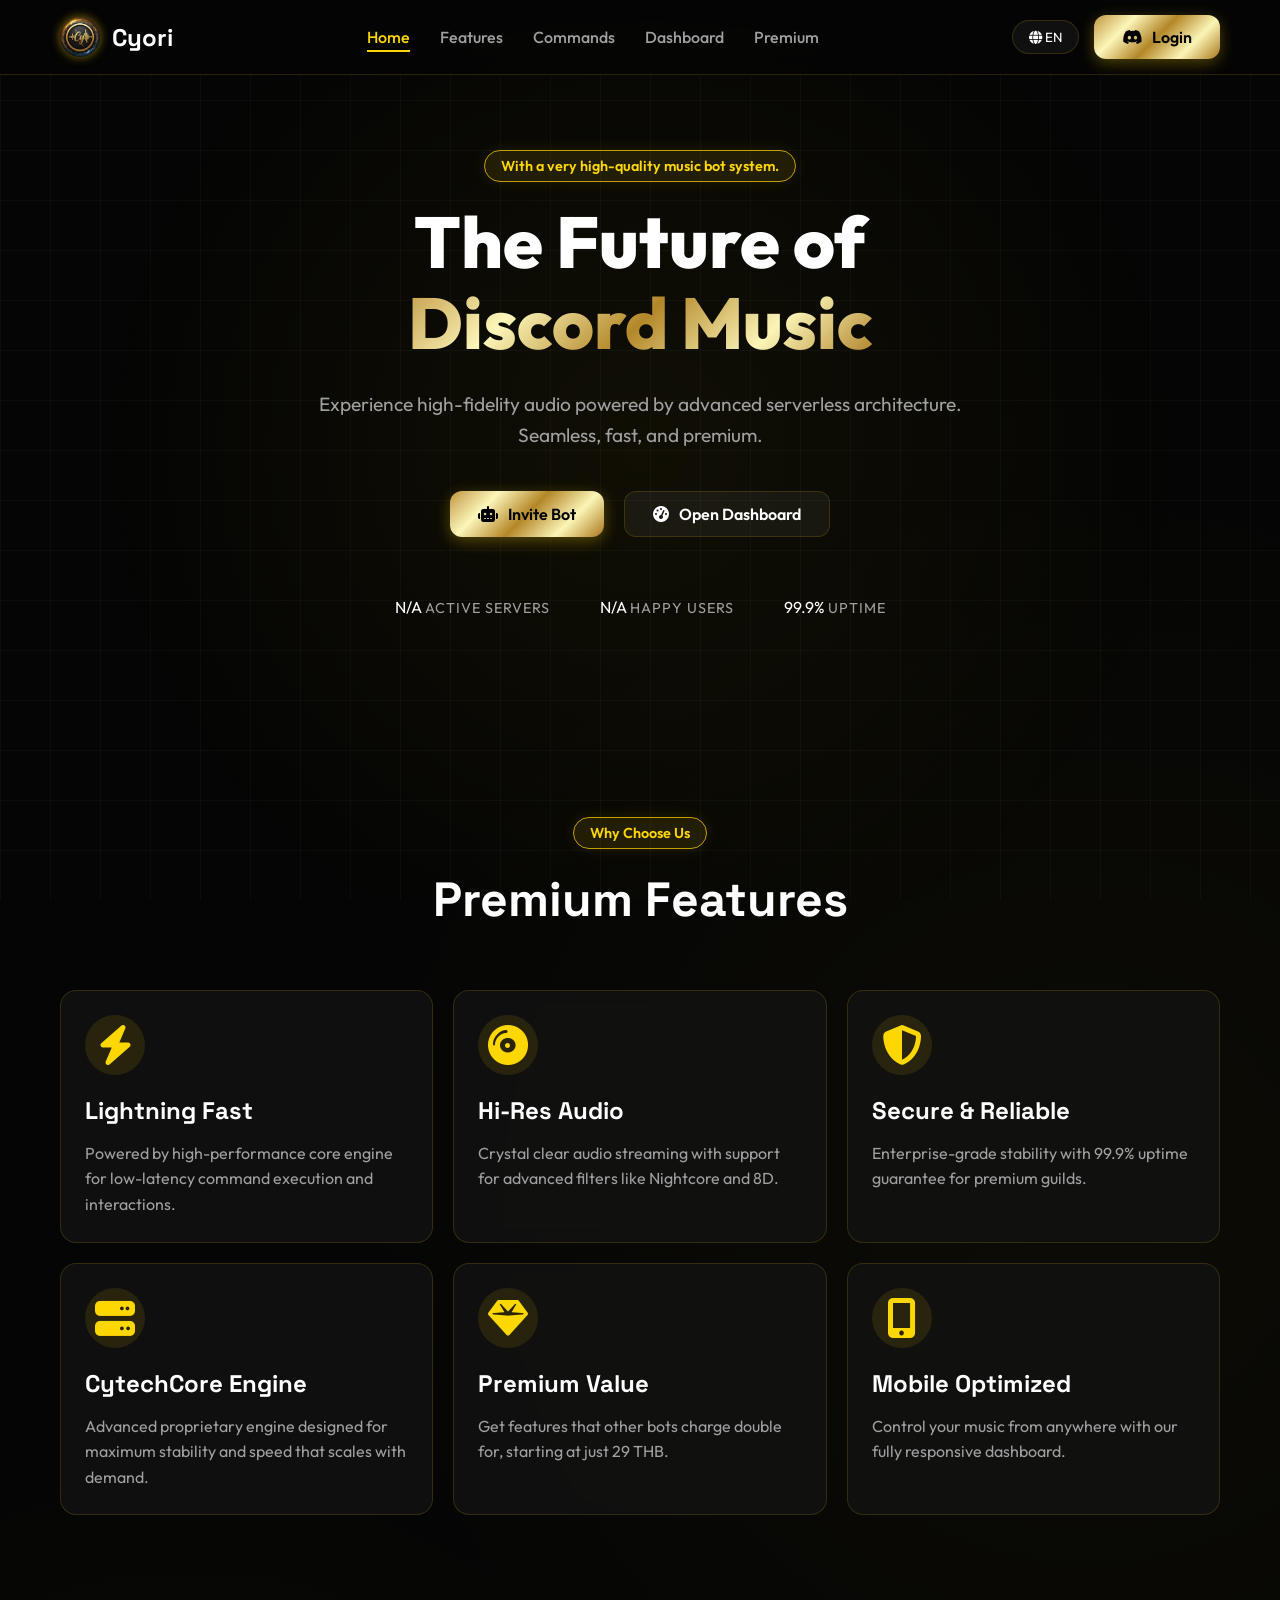
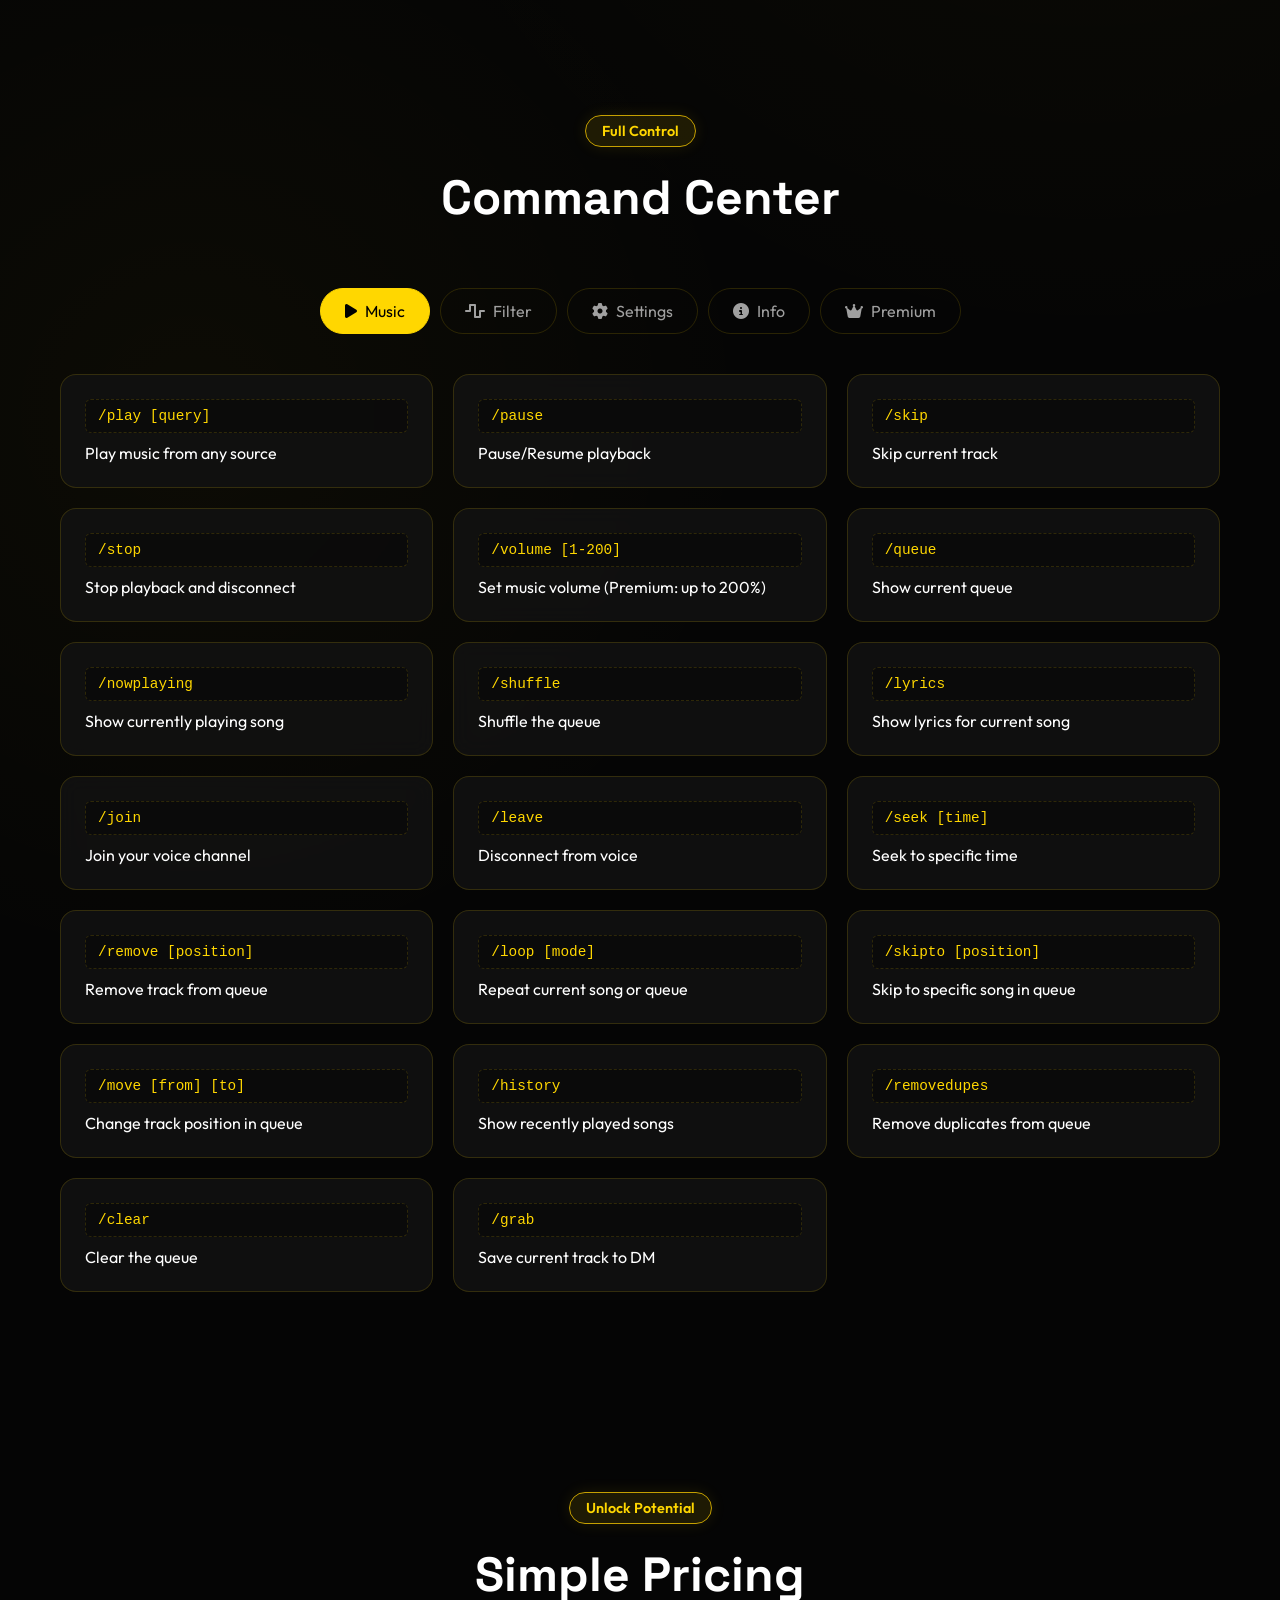
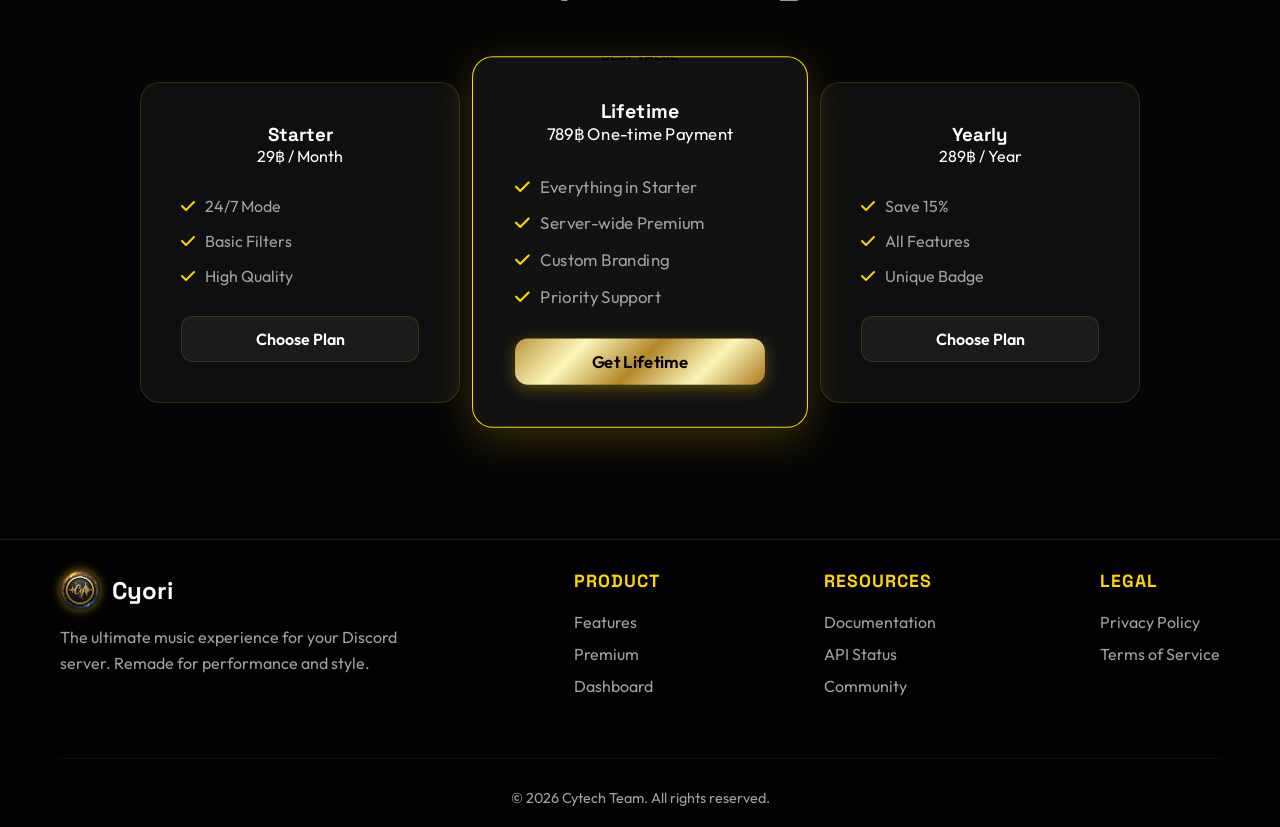
==== web/index.html @ 7afb5e6a "Fix structure: Remove sub-git and merge web folder" ====
﻿<!DOCTYPE html>
<html lang="en">

<head>
        <meta charset="UTF-8">
        <meta name="viewport" content="width=device-width, initial-scale=1.0">
        <title>Cyori - The Next-Gen Discord Music Bot</title>
        <link rel="icon" href="logo-circle.png" type="image/png">
        <meta name="description"
                content="The ultimate high-fidelity Discord music bot with a high-performance audio engine. Experience clear sound and advanced features.">

        <!-- Fonts -->
        <link rel="preconnect" href="https://fonts.googleapis.com">
        <link rel="preconnect" href="https://fonts.gstatic.com" crossorigin>
        <link href="https://fonts.googleapis.com/css2?family=Outfit:wght@300;400;500;600;700;800&family=Space+Grotesk:wght@300;400;500;600;700&display=swap"
                rel="stylesheet">
        <link rel="stylesheet" href="https://cdnjs.cloudflare.com/ajax/libs/font-awesome/6.4.0/css/all.min.css">

        <!-- Styles -->
        <link rel="stylesheet" href="style.css">

        <!-- Open Graph / Social Media Embed -->
        <meta property="og:type" content="website">
        <meta property="og:url" content="https://cyori.pages.dev/">
        <meta property="og:title" content="Cyori - The Next-Gen Discord Music Bot">
        <meta property="og:description"
                content="The ultimate high-fidelity Discord music bot with a high-performance audio engine.">
        <meta property="og:image"
                content="https://cdn.discordapp.com/banners/1469606905948405833/3b84c3a7799d846229b2b5b2921ed270.png?size=1024">
        <meta name="theme-color" content="#D4AF37">
</head>

<body>
        <!-- Background Elements -->
        <div class="bg-gradient"></div>
        <div class="mesh-grid"></div>

        <!-- Header -->
        <header id="header">
                <div class="container">
                        <a href="#" class="brand">
                                <img src="logo-circle.png" alt="Cyori" class="brand-logo">
                                <span class="brand-name">Cyori</span>
                        </a>

                        <nav>
                                <ul class="nav-links">
                                        <li><a href="#hero" class="nav-link active lang-text" data-en="Home"
                                                        data-th="หน้าแรก">Home</a></li>
                                        <li><a href="#features" class="nav-link lang-text" data-en="Features"
                                                        data-th="ฟีเจอร์">Features</a></li>
                                        <li><a href="#commands" class="nav-link lang-text" data-en="Commands"
                                                        data-th="คำสั่ง">Commands</a></li>
                                        <li><a href="dashboard.html" class="nav-link lang-text" data-en="Dashboard"
                                                        data-th="แผงควบคุม">Dashboard</a></li>
                                        <li><a href="premium.html" class="nav-link lang-text" data-en="Premium"
                                                        data-th="พรีเมียม">Premium</a></li>
                                </ul>
                        </nav>

                        <div class="header-actions">
                                <div class="lang-switch">
                                        <button id="lang-btn" onclick="toggleLanguage()" class="btn-glass"
                                                style="padding: 8px 16px; border-radius: 20px;">
                                                <i class="fas fa-globe"></i> <span id="curr-lang">EN</span>
                                        </button>
                                </div>

                                <a href="#" class="btn btn-primary login-btn" onclick="login()">
                                        <i class="fab fa-discord"></i>
                                        <span class="lang-text" data-en="Login" data-th="เข้าสู่ระบบ">Login</span>
                                </a>

                                <div class="hamburger mobile-toggle" onclick="toggleMenu()">
                                        <i class="fas fa-bars"></i>
                                </div>
                        </div>
                </div>
        </header>

        <main>
                <!-- Hero Section -->
                <section id="hero" class="hero">
                        <div class="hero-content">
                                <span class="hero-badge lang-text" data-en="With a very high-quality music bot system."
                                        data-th="ด้วยระบบบอทเพลงคุณภาพสูงมาก">With a very high-quality music bot
                                        system.</span>

                                <h1 class="hero-title">
                                        <span class="lang-text" data-en="The Future of" data-th="อนาคตของ">The Future
                                                of</span><br>
                                        <span class="text-gradient lang-text" data-en="Discord Music"
                                                data-th="บอทเพลง Discord">Discord Music</span>
                                </h1>

                                <p class="hero-desc lang-text"
                                        data-en="Experience high-fidelity audio powered by advanced serverless architecture. Seamless, fast, and premium."
                                        data-th="สัมผัสประสบการณ์เสียงคุณภาพสูงด้วยสถาปัตยกรรม Serverless อัจฉริยะ ลื่นไหล รวดเร็ว และพรีเมียม">
                                        Experience high-fidelity audio powered by advanced serverless architecture.
                                        Seamless, fast, and premium.
                                </p>

                                <div class="hero-cta">
                                        <a href="invite.html" class="btn btn-primary">
                                                <i class="fas fa-robot"></i>
                                                <span class="lang-text" data-en="Invite Bot" data-th="เชิญบอท">Invite
                                                        Bot</span>
                                        </a>
                                        <a href="dashboard.html" class="btn btn-glass">
                                                <i class="fas fa-tachometer-alt"></i>
                                                <span class="lang-text" data-en="Open Dashboard"
                                                        data-th="ไปที่แดชบอร์ด">Open Dashboard</span>
                                        </a>
                                </div>

                                <!-- Stats Floating -->
                                <div class="stats-container">
                                        <div class="stat-box">
                                                <span class="stat-number" id="stat-servers">--</span>
                                                <span class="stat-label lang-text" data-en="Active Servers"
                                                        data-th="เซิร์ฟเวอร์ที่ใช้งาน">Active Servers</span>
                                        </div>
                                        <div class="stat-box">
                                                <span class="stat-number" id="stat-users">--</span>
                                                <span class="stat-label lang-text" data-en="Happy Users"
                                                        data-th="ผู้ใช้งานทั้งหมด">Happy Users</span>
                                        </div>
                                        <div class="stat-box">
                                                <span class="stat-number">99.9%</span>
                                                <span class="stat-label lang-text" data-en="Uptime"
                                                        data-th="เวลาทำงาน">Uptime</span>
                                        </div>
                                </div>
                        </div>
                </section>

                <!-- Features Section -->
                <section id="features" class="section">
                        <div class="container">
                                <div class="section-header">
                                        <span class="hero-badge lang-text" data-en="Why Choose Us"
                                                data-th="ทำไมต้องเลือกเรา">Why Choose Us</span>
                                        <h2 class="section-title lang-text" data-en="Premium Features"
                                                data-th="ฟีเจอร์ระดับพรีเมียม">Premium Features</h2>
                                </div>

                                <div class="grid-3">
                                        <div class="card">
                                                <i class="fas fa-bolt card-icon"></i>
                                                <h3 class="card-title lang-text" data-en="Lightning Fast"
                                                        data-th="รวดเร็วทันใจ">Lightning Fast</h3>
                                                <p class="card-text lang-text"
                                                        data-en="Powered by high-performance core engine for low-latency command execution and interactions."
                                                        data-th="ขับเคลื่อนด้วยระบบ Core Engine ประสิทธิภาพสูง เพื่อการสั่งงานที่รวดเร็วและตอบสนองทันที">
                                                        Powered by high-performance engine.
                                                </p>
                                        </div>
                                        <div class="card">
                                                <i class="fas fa-compact-disc card-icon"></i>
                                                <h3 class="card-title lang-text" data-en="Hi-Res Audio"
                                                        data-th="เสียงคุณภาพสูง">Hi-Res Audio</h3>
                                                <p class="card-text lang-text"
                                                        data-en="Crystal clear audio streaming with support for advanced filters like Nightcore and 8D."
                                                        data-th="สตรีมเสียงคมชัดระดับ Crystal Clear พร้อมรองรับเอฟเฟกต์ Nightcore และ 8D">
                                                        Crystal clear audio streaming.
                                                </p>
                                        </div>
                                        <div class="card">
                                                <i class="fas fa-shield-alt card-icon"></i>
                                                <h3 class="card-title lang-text" data-en="Secure & Reliable"
                                                        data-th="ปลอดภัยและเชื่อถือได้">Secure & Reliable</h3>
                                                <p class="card-text lang-text"
                                                        data-en="Enterprise-grade stability with 99.9% uptime guarantee for premium guilds."
                                                        data-th="ความเสถียรระดับ Enterprise พร้อมการันตี Uptime 99.9% สำหรับพรีเมียม">
                                                        Enterprise-grade stability.
                                                </p>
                                        </div>
                                        <div class="card">
                                                <i class="fas fa-server card-icon"></i>
                                                <h3 class="card-title lang-text" data-en="CytechCore Engine"
                                                        data-th="ขุมพลัง CytechCore">CytechCore Engine</h3>
                                                <p class="card-text lang-text"
                                                        data-en="Advanced proprietary engine designed for maximum stability and speed that scales with demand."
                                                        data-th="ระบบประมวลผลพิเศษที่ถูกออกแบบมาเพื่อความเสถียรและความเร็วสูงสุด">
                                                        Advanced proprietary engine.
                                                </p>
                                        </div>
                                        <div class="card">
                                                <i class="fas fa-gem card-icon"></i>
                                                <h3 class="card-title lang-text" data-en="Premium Value"
                                                        data-th="คุ้มค่าราคา">Premium Value</h3>
                                                <p class="card-text lang-text"
                                                        data-en="Get features that other bots charge double for, starting at just 29 THB."
                                                        data-th="ได้รับฟีเจอร์ที่คุ้มค่ากว่าบอทอื่นถึง 2 เท่า ในราคาเริ่มต้นเพียง 29 บาท">
                                                        Unbeatable value proposition.
                                                </p>
                                        </div>
                                        <div class="card">
                                                <i class="fas fa-mobile-alt card-icon"></i>
                                                <h3 class="card-title lang-text" data-en="Mobile Optimized"
                                                        data-th="รองรับมือถือ">Mobile Optimized</h3>
                                                <p class="card-text lang-text"
                                                        data-en="Control your music from anywhere with our fully responsive dashboard."
                                                        data-th="ควบคุมเพลงของคุณได้ทุกที่ด้วยแดชบอร์ดที่รองรับมือถืออย่างสมบูรณ์แบบ">
                                                        Fully responsive control.
                                                </p>
                                        </div>
                                </div>
                        </div>
                </section>

                <!-- Commands Section -->
                <section id="commands" class="section">
                        <div class="container">
                                <div class="section-header">
                                        <span class="hero-badge lang-text" data-en="Full Control"
                                                data-th="ควบคุมได้เต็มที่">Full Control</span>
                                        <h2 class="section-title lang-text" data-en="Command Center"
                                                data-th="ศูนย์รวมคำสั่ง">Command Center</h2>
                                </div>

                                <div class="tabs-container">
                                        <div class="tabs">
                                                <button class="tab-btn active" onclick="openTab('music')"><i
                                                                class="fas fa-play"></i> Music</button>
                                                <button class="tab-btn" onclick="openTab('filter')"><i
                                                                class="fas fa-wave-square"></i> Filter</button>
                                                <button class="tab-btn" onclick="openTab('settings')"><i
                                                                class="fas fa-cog"></i> Settings</button>
                                                <button class="tab-btn" onclick="openTab('info')"><i
                                                                class="fas fa-info-circle"></i> Info</button>
                                                <button class="tab-btn" onclick="openTab('premium-cmds')"><i
                                                                class="fas fa-crown"></i> Premium</button>
                                        </div>

                                        <div id="music" class="tab-content active">
                                                <div class="grid-3">
                                                        <div class="card command-card">
                                                                <code>/play [query]</code>
                                                                <span class="lang-text"
                                                                        data-en="Play music from any source"
                                                                        data-th="เล่นเพลงจากแหล่งต่างๆ">Play music from
                                                                        any source</span>
                                                        </div>
                                                        <div class="card command-card">
                                                                <code>/pause</code>
                                                                <span class="lang-text" data-en="Pause/Resume playback"
                                                                        data-th="หยุด/เล่นต่อ">Pause/Resume
                                                                        playback</span>
                                                        </div>
                                                        <div class="card command-card">
                                                                <code>/skip</code>
                                                                <span class="lang-text" data-en="Skip current track"
                                                                        data-th="ข้ามเพลงปัจจุบัน">Skip current
                                                                        track</span>
                                                        </div>
                                                        <div class="card command-card">
                                                                <code>/stop</code>
                                                                <span class="lang-text"
                                                                        data-en="Stop playback and disconnect"
                                                                        data-th="หยุดเล่นและตัดการเชื่อมต่อ">Stop
                                                                        playback and disconnect</span>
                                                        </div>
                                                        <div class="card command-card">
                                                                <code>/volume [1-200]</code>
                                                                <span class="lang-text"
                                                                        data-en="Set music volume (Premium: up to 200%)"
                                                                        data-th="ปรับระดับเสียง (พรีเมียม: ถึง 200%)">Set
                                                                        music volume</span>
                                                        </div>
                                                        <div class="card command-card">
                                                                <code>/queue</code>
                                                                <span class="lang-text" data-en="Show current queue"
                                                                        data-th="แสดงคิวเพลง">Show current queue</span>
                                                        </div>
                                                        <div class="card command-card">
                                                                <code>/nowplaying</code>
                                                                <span class="lang-text"
                                                                        data-en="Show currently playing song"
                                                                        data-th="แสดงเพลงที่กำลังเล่น">Show currently
                                                                        playing song</span>
                                                        </div>
                                                        <div class="card command-card">
                                                                <code>/shuffle</code>
                                                                <span class="lang-text" data-en="Shuffle the queue"
                                                                        data-th="สลับคิวเพลง">Shuffle the queue</span>
                                                        </div>
                                                        <div class="card command-card">
                                                                <code>/lyrics</code>
                                                                <span class="lang-text"
                                                                        data-en="Show lyrics for current song"
                                                                        data-th="แสดงเนื้อเพลง">Show lyrics</span>
                                                        </div>
                                                        <div class="card command-card">
                                                                <code>/join</code>
                                                                <span class="lang-text"
                                                                        data-en="Join your voice channel"
                                                                        data-th="เข้าร่วมช่องเสียง">Join voice
                                                                        channel</span>
                                                        </div>
                                                        <div class="card command-card">
                                                                <code>/leave</code>
                                                                <span class="lang-text" data-en="Disconnect from voice"
                                                                        data-th="ออกจากช่องเสียง">Disconnect from
                                                                        voice</span>
                                                        </div>
                                                        <div class="card command-card">
                                                                <code>/seek [time]</code>
                                                                <span class="lang-text" data-en="Seek to specific time"
                                                                        data-th="กรอไปยังเวลาที่ต้องการ">Seek to
                                                                        time</span>
                                                        </div>
                                                        <div class="card command-card">
                                                                <code>/remove [position]</code>
                                                                <span class="lang-text"
                                                                        data-en="Remove track from queue"
                                                                        data-th="ลบเพลงออกจากคิว">Remove from
                                                                        queue</span>
                                                        </div>
                                                        <div class="card command-card">
                                                                <code>/loop [mode]</code>
                                                                <span class="lang-text"
                                                                        data-en="Repeat current song or queue"
                                                                        data-th="วนลูปเพลงหรือคิว">Repeat
                                                                        track/queue</span>
                                                        </div>
                                                        <div class="card command-card">
                                                                <code>/skipto [position]</code>
                                                                <span class="lang-text"
                                                                        data-en="Skip to specific song in queue"
                                                                        data-th="ข้ามไปยังเพลงที่กำหนด">Skip to specific
                                                                        song</span>
                                                        </div>
                                                        <div class="card command-card">
                                                                <code>/move [from] [to]</code>
                                                                <span class="lang-text"
                                                                        data-en="Change track position in queue"
                                                                        data-th="ย้ายตำแหน่งเพลงในคิว">Move track in
                                                                        queue</span>
                                                        </div>
                                                        <div class="card command-card">
                                                                <code>/history</code>
                                                                <span class="lang-text"
                                                                        data-en="Show recently played songs"
                                                                        data-th="แสดงประวัติเพลงที่เล่นไปแล้ว">Recently
                                                                        played</span>
                                                        </div>
                                                        <div class="card command-card">
                                                                <code>/removedupes</code>
                                                                <span class="lang-text"
                                                                        data-en="Remove duplicates from queue"
                                                                        data-th="ลบเพลงซ้ำในคิว">Remove
                                                                        duplicates</span>
                                                        </div>
                                                        <div class="card command-card">
                                                                <code>/clear</code>
                                                                <span class="lang-text" data-en="Clear the queue"
                                                                        data-th="ล้างคิวทั้งหมด">Clear queue</span>
                                                        </div>
                                                        <div class="card command-card">
                                                                <code>/grab</code>
                                                                <span class="lang-text"
                                                                        data-en="Save current track to DM"
                                                                        data-th="บันทึกเพลงไปยัง DM">Save track to
                                                                        DM</span>
                                                        </div>
                                                </div>
                                        </div>

                                        <div id="filter" class="tab-content">
                                                <div class="grid-3">
                                                        <div class="card command-card">
                                                                <code>/nightcore</code>
                                                                <span class="lang-text"
                                                                        data-en="Nightcore effect (Vote Required)"
                                                                        data-th="เปิดโหมด Nightcore (ต้องโหวต)">Nightcore
                                                                        effect</span>
                                                        </div>
                                                        <div class="card command-card">
                                                                <code>/vaporwave</code>
                                                                <span class="lang-text"
                                                                        data-en="Vaporwave effect (Vote Required)"
                                                                        data-th="เปิดโหมด Vaporwave (ต้องโหวต)">Vaporwave
                                                                        effect</span>
                                                        </div>
                                                        <div class="card command-card">
                                                                <code>/8d</code>
                                                                <span class="lang-text"
                                                                        data-en="8D Audio effect (Vote Required)"
                                                                        data-th="เปิดโหมด 8D (ต้องโหวต)">8D Audio
                                                                        effect</span>
                                                        </div>
                                                        <div class="card command-card">
                                                                <code>/speed</code>
                                                                <span class="lang-text"
                                                                        data-en="Set playback speed (Premium)"
                                                                        data-th="ปรับความเร็วเพลง (พรีเมียม)">Set
                                                                        playback speed</span>
                                                        </div>
                                                        <div class="card command-card">
                                                                <code>/karaoke</code>
                                                                <span class="lang-text"
                                                                        data-en="Remove vocals (Premium)"
                                                                        data-th="ตัดเสียงร้อง (พรีเมียม)">Remove
                                                                        vocals</span>
                                                        </div>
                                                        <div class="card command-card">
                                                                <code>/tremolo</code>
                                                                <span class="lang-text"
                                                                        data-en="Tremolo effect (Premium)"
                                                                        data-th="เอฟเฟกต์ Tremolo (พรีเมียม)">Tremolo
                                                                        effect</span>
                                                        </div>
                                                        <div class="card command-card">
                                                                <code>/vibrato</code>
                                                                <span class="lang-text"
                                                                        data-en="Vibrato effect (Premium)"
                                                                        data-th="เอฟเฟกต์ Vibrato (พรีเมียม)">Vibrato
                                                                        effect</span>
                                                        </div>
                                                        <div class="card command-card">
                                                                <code>/rotation</code>
                                                                <span class="lang-text"
                                                                        data-en="Rotation effect (Premium)"
                                                                        data-th="เอฟเฟกต์หมุนเสียง (พรีเมียม)">Rotation
                                                                        effect</span>
                                                        </div>
                                                        <div class="card command-card">
                                                                <code>/distortion</code>
                                                                <span class="lang-text"
                                                                        data-en="Distortion effect (Premium)"
                                                                        data-th="เอฟเฟกต์ Distortion (พรีเมียม)">Distortion
                                                                        effect</span>
                                                        </div>
                                                        <div class="card command-card">
                                                                <code>/lowpass</code>
                                                                <span class="lang-text"
                                                                        data-en="Lowpass filter (Premium)"
                                                                        data-th="Lowpass Filter (พรีเมียม)">Lowpass
                                                                        filter</span>
                                                        </div>
                                                        <div class="card command-card">
                                                                <code>/channelmix</code>
                                                                <span class="lang-text"
                                                                        data-en="Channel mixer (Premium)"
                                                                        data-th="ปรับแต่ง Channel (พรีเมียม)">Channel
                                                                        mixer</span>
                                                        </div>
                                                        <div class="card command-card">
                                                                <code>/cleareffect</code>
                                                                <span class="lang-text" data-en="Remove all effects"
                                                                        data-th="ลบเอฟเฟกต์ทั้งหมด">Remove all
                                                                        effects</span>
                                                        </div>
                                                </div>
                                        </div>

                                        <div id="settings" class="tab-content">
                                                <div class="grid-3">
                                                        <div class="card command-card">
                                                                <code>/setup</code>
                                                                <span class="lang-text"
                                                                        data-en="Create music request channel"
                                                                        data-th="สร้างห้องขอเพลง">Create music
                                                                        request</span>
                                                        </div>
                                                        <div class="card command-card">
                                                                <code>/247</code>
                                                                <span class="lang-text"
                                                                        data-en="Toggle 24/7 mode (Premium)"
                                                                        data-th="โหมด 24/7 (พรีเมียม)">Toggle 24/7
                                                                        mode</span>
                                                        </div>
                                                        <div class="card command-card">
                                                                <code>/autoplay</code>
                                                                <span class="lang-text" data-en="Toggle autoplay mode"
                                                                        data-th="เล่นอัตโนมัติ">Toggle autoplay</span>
                                                        </div>
                                                        <div class="card command-card">
                                                                <code>/language</code>
                                                                <span class="lang-text" data-en="Change bot language"
                                                                        data-th="เปลี่ยนภาษา">Change bot language</span>
                                                        </div>
                                                        <div class="card command-card">
                                                                <code>/prefix</code>
                                                                <span class="lang-text" data-en="Change bot prefix"
                                                                        data-th="เปลี่ยนคำนำหน้า">Change bot
                                                                        prefix</span>
                                                        </div>
                                                        <div class="card command-card">
                                                                <code>/djrole</code>
                                                                <span class="lang-text" data-en="Set DJ Role"
                                                                        data-th="ตั้งค่า DJ Role">Set DJ Role</span>
                                                        </div>
                                                        <div class="card command-card">
                                                                <code>/djmode</code>
                                                                <span class="lang-text" data-en="Toggle DJ Mode"
                                                                        data-th="เปิด-ปิดโหมด DJ">Toggle DJ Mode</span>
                                                        </div>
                                                        <div class="card command-card">
                                                                <code>/vote_mode</code>
                                                                <span class="lang-text" data-en="Toggle Vote Mode"
                                                                        data-th="เปิด-ปิดโหมดโหวต">Toggle Vote
                                                                        Mode</span>
                                                        </div>
                                                        <div class="card command-card">
                                                                <code>/viewsettings</code>
                                                                <span class="lang-text"
                                                                        data-en="View server configuration"
                                                                        data-th="ดูการตั้งค่าทั้งหมด">View
                                                                        settings</span>
                                                        </div>
                                                        <div class="card command-card">
                                                                <code>/fix</code>
                                                                <span class="lang-text" data-en="Fix voice connection"
                                                                        data-th="แก้ปัญหาเสียงหาย">Fix voice
                                                                        issues</span>
                                                        </div>
                                                        <div class="card command-card">
                                                                <code>/voicefix</code>
                                                                <span class="lang-text" data-en="Force reconnect voice"
                                                                        data-th="บังคับเชื่อมต่อใหม่">Force
                                                                        reconnect</span>
                                                        </div>
                                                        <div class="card command-card">
                                                                <code>/cleanup</code>
                                                                <span class="lang-text" data-en="Clean bot messages"
                                                                        data-th="ลบข้อความบอท">Clean bot messages</span>
                                                        </div>
                                                        <div class="card command-card">
                                                                <code>/reset</code>
                                                                <span class="lang-text" data-en="Reset server settings"
                                                                        data-th="รีเซ็ตการตั้งค่า">Reset settings</span>
                                                        </div>
                                                </div>
                                        </div>

                                        <div id="info" class="tab-content">
                                                <div class="grid-3">
                                                        <div class="card command-card">
                                                                <code>/help</code>
                                                                <span class="lang-text" data-en="Show help menu"
                                                                        data-th="แสดงเมนูช่วยเหลือ">Show help
                                                                        menu</span>
                                                        </div>
                                                        <div class="card command-card">
                                                                <code>/ping</code>
                                                                <span class="lang-text" data-en="Check bot latency"
                                                                        data-th="เช็คปิงบอท">Check bot latency</span>
                                                        </div>
                                                        <div class="card command-card">
                                                                <code>/uptime</code>
                                                                <span class="lang-text" data-en="Check bot uptime"
                                                                        data-th="เช็คระยะเวลาที่เปิด">Check bot
                                                                        uptime</span>
                                                        </div>
                                                        <div class="card command-card">
                                                                <code>/stats</code>
                                                                <span class="lang-text" data-en="Show system stats"
                                                                        data-th="แสดงสถานะระบบ">Show system stats</span>
                                                        </div>
                                                        <div class="card command-card">
                                                                <code>/botinfo</code>
                                                                <span class="lang-text" data-en="Bot information"
                                                                        data-th="ข้อมูลบอท">Bot information</span>
                                                        </div>
                                                        <div class="card command-card">
                                                                <code>/serverinfo</code>
                                                                <span class="lang-text" data-en="Server information"
                                                                        data-th="ข้อมูลเซิร์ฟเวอร์">Server info</span>
                                                        </div>
                                                        <div class="card command-card">
                                                                <code>/userinfo</code>
                                                                <span class="lang-text" data-en="User information"
                                                                        data-th="ข้อมูลผู้ใช้">User info</span>
                                                        </div>
                                                        <div class="card command-card">
                                                                <code>/avatar</code>
                                                                <span class="lang-text" data-en="Show user avatar"
                                                                        data-th="ดูรูปโปรไฟล์">Show avatar</span>
                                                        </div>
                                                        <div class="card command-card">
                                                                <code>/invite</code>
                                                                <span class="lang-text" data-en="Invite bot to server"
                                                                        data-th="เชิญบอทเข้าเซิร์ฟ">Invite bot</span>
                                                        </div>
                                                </div>
                                        </div>

                                        <div id="premium-cmds" class="tab-content">
                                                <div class="grid-3">
                                                        <div class="card command-card">
                                                                <code>/buy</code>
                                                                <span class="lang-text" data-en="Buy premium plans"
                                                                        data-th="ซื้อแพ็คเกจพรีเมียม">Buy premium</span>
                                                        </div>
                                                        <div class="card command-card">
                                                                <code>/redeem</code>
                                                                <span class="lang-text" data-en="Redeem premium code"
                                                                        data-th="แลกโค้ดพรีเมียม">Redeem code</span>
                                                        </div>
                                                        <div class="card command-card">
                                                                <code>/branding</code>
                                                                <span class="lang-text" data-en="Customize bot branding"
                                                                        data-th="ปรับแต่งแบรนด์บอท">Bot branding</span>
                                                        </div>
                                                        <div class="card command-card">
                                                                <code>/premium</code>
                                                                <span class="lang-text" data-en="Check premium status"
                                                                        data-th="ดูสถานะพรีเมียม">Check status</span>
                                                        </div>
                                                </div>
                                        </div>
                                </div>
                        </div>
                </section>

                <!-- Premium Pricing -->
                <section id="premium" class="section premium-showcase">
                        <div class="container">
                                <div class="section-header">
                                        <span class="hero-badge lang-text" data-en="Unlock Potential"
                                                data-th="ปลดล็อคขีดจำกัด">Unlock Potential</span>
                                        <h2 class="section-title lang-text" data-en="Simple Pricing"
                                                data-th="ราคาที่เข้าถึงง่าย">Simple Pricing</h2>
                                </div>

                                <div class="grid-3"
                                        style="align-items: center; justify-content: center; max-width: 1000px; margin: 0 auto;">

                                        <!-- Monthly -->
                                        <div class="pricing-card">
                                                <h3 class="pricing-title lang-text" data-en="Starter"
                                                        data-th="เริ่มต้น">Starter</h3>
                                                <span class="pricing-amount">29<span
                                                                style="font-size: 1rem;">฿</span></span>
                                                <span class="pricing-period lang-text" data-en="/ Month"
                                                        data-th="/ เดือน">/ Month</span>

                                                <ul class="features-list">
                                                        <li><i class="fas fa-check"></i> <span class="lang-text"
                                                                        data-en="24/7 Mode" data-th="โหมด 24/7">24/7
                                                                        Mode</span></li>
                                                        <li><i class="fas fa-check"></i> <span class="lang-text"
                                                                        data-en="Basic Filters"
                                                                        data-th="ฟิลเตอร์พื้นฐาน">Basic Filters</span>
                                                        </li>
                                                        <li><i class="fas fa-check"></i> <span class="lang-text"
                                                                        data-en="High Quality"
                                                                        data-th="เสียงคุณภาพสูง">High Quality</span>
                                                        </li>
                                                </ul>

                                                <a href="payment.html" class="btn btn-glass" style="width: 100%;">
                                                        <span class="lang-text" data-en="Choose Plan"
                                                                data-th="เลือกแผนนี้">Choose Plan</span>
                                                </a>
                                        </div>

                                        <!-- Lifetime (Featured) -->
                                        <div class="pricing-card featured">
                                                <div
                                                        style="position: absolute; top: -15px; left: 50%; transform: translateX(-50%); background: var(--accent-primary); color: black; padding: 5px 15px; border-radius: 20px; font-weight: bold; font-size: 0.8rem;">
                                                        BEST VALUE
                                                </div>
                                                <h3 class="pricing-title lang-text" data-en="Lifetime" data-th="ถาวร">
                                                        Lifetime</h3>
                                                <span class="pricing-amount">789<span
                                                                style="font-size: 1rem;">฿</span></span>
                                                <span class="pricing-period lang-text" data-en="One-time Payment"
                                                        data-th="จ่ายครั้งเดียวจบ">One-time Payment</span>

                                                <ul class="features-list">
                                                        <li><i class="fas fa-check"></i> <span class="lang-text"
                                                                        data-en="Everything in Starter"
                                                                        data-th="ทุกอย่างในแพ็กเกจเริ่มต้น">Everything
                                                                        in Starter</span></li>
                                                        <li><i class="fas fa-check"></i> <span class="lang-text"
                                                                        data-en="Server-wide Premium"
                                                                        data-th="พรีเมียมทั้งเซิร์ฟเวอร์">Server-wide
                                                                        Premium</span></li>
                                                        <li><i class="fas fa-check"></i> <span class="lang-text"
                                                                        data-en="Custom Branding"
                                                                        data-th="ปรับแต่งชื่อ/รูปบอท">Custom
                                                                        Branding</span></li>
                                                        <li><i class="fas fa-check"></i> <span class="lang-text"
                                                                        data-en="Priority Support"
                                                                        data-th="ซัพพอร์ตด่วนพิเศษ">Priority
                                                                        Support</span></li>
                                                </ul>

                                                <a href="payment.html" class="btn btn-primary" style="width: 100%;">
                                                        <span class="lang-text" data-en="Get Lifetime"
                                                                data-th="จัดเลย! ถาวร">Get Lifetime</span>
                                                </a>
                                        </div>

                                        <!-- Yearly -->
                                        <div class="pricing-card">
                                                <h3 class="pricing-title lang-text" data-en="Yearly" data-th="รายปี">
                                                        Yearly</h3>
                                                <span class="pricing-amount">289<span
                                                                style="font-size: 1rem;">฿</span></span>
                                                <span class="pricing-period lang-text" data-en="/ Year" data-th="/ ปี">/
                                                        Year</span>

                                                <ul class="features-list">
                                                        <li><i class="fas fa-check"></i> <span class="lang-text"
                                                                        data-en="Save 15%" data-th="ประหยัด 15%">Save
                                                                        15%</span></li>
                                                        <li><i class="fas fa-check"></i> <span class="lang-text"
                                                                        data-en="All Features" data-th="ฟีเจอร์ครบ">All
                                                                        Features</span></li>
                                                        <li><i class="fas fa-check"></i> <span class="lang-text"
                                                                        data-en="Unique Badge" data-th="ยศพิเศษ">Unique
                                                                        Badge</span></li>
                                                </ul>

                                                <a href="payment.html" class="btn btn-glass" style="width: 100%;">
                                                        <span class="lang-text" data-en="Choose Plan"
                                                                data-th="เลือกแผนนี้">Choose Plan</span>
                                                </a>
                                        </div>

                                </div>
                        </div>
                </section>

        </main>

        <!-- Footer -->
        <footer>
                <div class="container">
                        <div class="footer-content">
                                <div class="footer-brand">
                                        <div class="brand">
                                                <img src="logo-circle.png" alt="Cyori" class="brand-logo">
                                                <span class="brand-name">Cyori</span>
                                        </div>
                                        <p class="lang-text"
                                                data-en="The ultimate music experience for your Discord server. Remade for performance and style."
                                                data-th="ประสบการณ์การฟังเพลงที่ดีที่สุดสำหรับ Discord ของคุณ ออกแบบใหม่เพื่อประสิทธิภาพและสไตล์ที่เหนือกว่า">
                                                The ultimate music experience.
                                        </p>
                                </div>

                                <div class="footer-col">
                                        <h4 class="lang-text" data-en="Product" data-th="ผลิตภัณฑ์">Product</h4>
                                        <ul>
                                                <li><a href="#features" class="lang-text" data-en="Features"
                                                                data-th="ฟีเจอร์">Features</a></li>
                                                <li><a href="premium.html" class="lang-text" data-en="Premium"
                                                                data-th="พรีเมียม">Premium</a></li>
                                                <li><a href="dashboard.html" class="lang-text" data-en="Dashboard"
                                                                data-th="แดชบอร์ด">Dashboard</a></li>
                                        </ul>
                                </div>

                                <div class="footer-col">
                                        <h4 class="lang-text" data-en="Resources" data-th="ทรัพยากร">Resources</h4>
                                        <ul>
                                                <li><a href="documentation.html" class="lang-text"
                                                                data-en="Documentation"
                                                                data-th="คู่มือการใช้">Documentation</a></li>
                                                <li><a href="#" class="lang-text" data-en="API Status"
                                                                data-th="สถานะระบบ">API Status</a></li>
                                                <li><a href="https://discord.gg/jcJ2P6Bh2p" class="lang-text"
                                                                data-en="Community" data-th="ชุมชน">Community</a></li>
                                        </ul>
                                </div>

                                <div class="footer-col">
                                        <h4 class="lang-text" data-en="Legal" data-th="กฎหมาย">Legal</h4>
                                        <ul>
                                                <li><a href="privacy.html" class="lang-text" data-en="Privacy Policy"
                                                                data-th="นโยบายความเป็นส่วนตัว">Privacy Policy</a></li>
                                                <li><a href="terms.html" class="lang-text" data-en="Terms of Service"
                                                                data-th="ข้อตกลงการใช้บริการ">Terms of Service</a></li>
                                        </ul>
                                </div>
                        </div>

                        <div class="copyright lang-text" data-en="© 2026 Cytech Team. All rights reserved."
                                data-th="© 2026 Cytech Team สงวนลิขสิทธิ์">
                                © 2026 Cytech Team. All rights reserved.
                        </div>
                </div>
        </footer>

        <!-- Overlay for mobile menu -->
        <div class="menu-overlay"></div>

        <!-- Script -->
        <script src="script.js?v=4.0"></script>
</body>

</html>
---- web/style.css ----
﻿/* =========================================
   CYORI PREMIUM ENGINE - BLACK & GOLD EDITION
   v4.1.0 - The Ultimate Luxury Experience (Mobile Fixing)
   ========================================= */

:root {
    /* --- CORE PALETTE --- */
    --gold-primary: #FFD700;
    --gold-dim: #C5A001;
    --gold-light: #FFE55C;
    --gold-metallic: linear-gradient(135deg, #BF953F, #FCF6BA, #B38728, #FBF5B7, #AA771C);

    --bg-deep: #050505;
    --bg-canva: #0a0a0a;
    --bg-card: rgba(18, 18, 18, 0.85);

    --text-main: #FFFFFF;
    --text-muted: #A0A0A0;
    --text-gold: #FFD700;

    /* --- GLASSMORPHISM --- */
    --glass-bg: rgba(20, 20, 20, 0.65);
    --glass-border: rgba(255, 215, 0, 0.15);
    --glass-shine: rgba(255, 255, 255, 0.05);

    /* --- ANIMATIONS --- */
    --ease-elastic: cubic-bezier(0.68, -0.55, 0.265, 1.55);
    --ease-smooth: cubic-bezier(0.4, 0, 0.2, 1);
}

/* --- RESET & BASE --- */
* {
    margin: 0;
    padding: 0;
    box-sizing: border-box;
    font-family: 'Outfit', sans-serif;
    scroll-behavior: smooth;
    -webkit-tap-highlight-color: transparent;
}

body {
    background-color: var(--bg-deep);
    color: var(--text-main);
    overflow-x: hidden;
    background-image:
        radial-gradient(circle at 15% 50%, rgba(255, 215, 0, 0.03) 0%, transparent 25%),
        radial-gradient(circle at 85% 30%, rgba(255, 215, 0, 0.03) 0%, transparent 25%);
}

/* --- SCROLLBAR --- */
::-webkit-scrollbar {
    width: 8px;
}

::-webkit-scrollbar-track {
    background: var(--bg-deep);
}

::-webkit-scrollbar-thumb {
    background: var(--gold-dim);
    border-radius: 4px;
}

::-webkit-scrollbar-thumb:hover {
    background: var(--gold-primary);
}

/* --- TYPOGRAPHY --- */
h1,
h2,
h3,
h4,
h5,
h6 {
    font-family: 'Space Grotesk', sans-serif;
    color: var(--text-main);
}

.text-gradient {
    background: var(--gold-metallic);
    -webkit-background-clip: text;
    background-clip: text;
    color: transparent;
    font-weight: 800;
}

/* --- COMPONENTS: BUTTONS --- */
.btn {
    display: inline-flex;
    align-items: center;
    justify-content: center;
    gap: 10px;
    padding: 12px 28px;
    border-radius: 12px;
    font-weight: 600;
    text-decoration: none;
    transition: all 0.3s var(--ease-smooth);
    cursor: pointer;
    border: 1px solid transparent;
    font-size: 1rem;
    position: relative;
    overflow: hidden;
}

/* Primary Gold Button */
.btn-primary {
    background: var(--gold-metallic);
    color: #000;
    border: none;
    box-shadow: 0 4px 15px rgba(255, 215, 0, 0.3);
}

.btn-primary:hover {
    transform: translateY(-2px);
    box-shadow: 0 8px 25px rgba(255, 215, 0, 0.5);
}

.btn-primary::after {
    content: '';
    position: absolute;
    top: 0;
    left: -100%;
    width: 100%;
    height: 100%;
    background: linear-gradient(90deg, transparent, rgba(255, 255, 255, 0.4), transparent);
    transition: 0.5s;
}

.btn-primary:hover::after {
    left: 100%;
}

/* Glass/Secondary Button */
.btn-glass {
    background: rgba(255, 255, 255, 0.05);
    border: 1px solid var(--glass-border);
    color: var(--text-main);
}

.btn-glass:hover {
    background: rgba(255, 215, 0, 0.1);
    border-color: var(--gold-primary);
    color: var(--gold-primary);
}

/* --- COMPONENTS: CONTAINERS --- */
.container {
    max-width: 1200px;
    margin: 0 auto;
    padding: 0 20px;
}

.card {
    background: var(--bg-card);
    border: 1px solid var(--glass-border);
    border-radius: 16px;
    padding: 24px;
    transition: all 0.3s var(--ease-smooth);
    position: relative;
    backdrop-filter: blur(10px);
}

.card:hover {
    transform: translateY(-5px);
    border-color: var(--gold-dim);
    box-shadow: 0 10px 30px rgba(0, 0, 0, 0.5);
}

/* --- HEADER / NAV --- */
header {
    position: fixed;
    top: 0;
    left: 0;
    right: 0;
    background: rgba(5, 5, 5, 0.85);
    backdrop-filter: blur(12px);
    border-bottom: 1px solid var(--glass-border);
    z-index: 2000;
    /* High z-index to stay on top of overlay */
    padding: 15px 0;
}

header .container {
    display: flex;
    justify-content: space-between;
    align-items: center;
}

.brand {
    display: flex;
    align-items: center;
    gap: 12px;
    text-decoration: none;
}

.brand-logo {
    width: 40px;
    height: 40px;
    filter: drop-shadow(0 0 5px rgba(255, 215, 0, 0.5));
}

.brand-name {
    font-size: 1.5rem;
    font-weight: 700;
    color: var(--text-main);
    font-family: 'Space Grotesk', sans-serif;
}

.nav-links {
    display: flex;
    gap: 30px;
    list-style: none;
}

.nav-link {
    color: var(--text-muted);
    text-decoration: none;
    font-weight: 500;
    transition: 0.3s;
    position: relative;
}

.nav-link:hover,
.nav-link.active {
    color: var(--gold-primary);
}

.nav-link::after {
    content: '';
    position: absolute;
    bottom: -5px;
    left: 0;
    width: 0;
    height: 2px;
    background: var(--gold-primary);
    transition: 0.3s;
}

.nav-link:hover::after,
.nav-link.active::after {
    width: 100%;
}

.header-actions {
    display: flex;
    align-items: center;
    gap: 15px;
}

/* --- HERO SECTION --- */
.hero {
    padding-top: 150px;
    padding-bottom: 100px;
    text-align: center;
    position: relative;
}

.hero-badge {
    display: inline-block;
    padding: 6px 16px;
    background: rgba(255, 215, 0, 0.1);
    border: 1px solid var(--gold-dim);
    border-radius: 50px;
    color: var(--gold-primary);
    font-size: 0.9rem;
    font-weight: 600;
    margin-bottom: 20px;
    box-shadow: 0 0 15px rgba(255, 215, 0, 0.1);
}

.hero-title {
    font-size: 4.5rem;
    line-height: 1.1;
    margin-bottom: 25px;
    font-weight: 800;
}

.hero-desc {
    font-size: 1.2rem;
    color: var(--text-muted);
    max-width: 700px;
    margin: 0 auto 40px;
    line-height: 1.6;
}

.hero-cta {
    display: flex;
    justify-content: center;
    gap: 20px;
    margin-bottom: 60px;
    flex-wrap: wrap;
    /* Allow wrapping on mobile */
}

@media (max-width: 600px) {
    .hero-cta {
        flex-direction: column;
        align-items: center;
        gap: 15px;
    }

    .hero-cta .btn {
        width: 100%;
        max-width: 320px;
    }
}

/* --- STATS COUNTERS --- */
.stats-container {
    display: flex;
    justify-content: center;
    gap: 50px;
    flex-wrap: wrap;
    margin-top: 40px;
}

.stat-item {
    text-align: center;
    background: rgba(255, 255, 255, 0.03);
    padding: 20px 40px;
    border-radius: 16px;
    border: 1px solid var(--glass-border);
    min-width: 200px;
}

.stat-value {
    display: block;
    font-size: 2.5rem;
    font-weight: 800;
    color: var(--gold-primary);
    margin-bottom: 5px;
}

.stat-label {
    color: var(--text-muted);
    font-size: 0.9rem;
    text-transform: uppercase;
    letter-spacing: 1px;
}

.stat-loading {
    animation: pulse 1.5s infinite;
    opacity: 0.5;
}

@keyframes pulse {
    0% {
        opacity: 0.5;
    }

    50% {
        opacity: 1;
    }

    100% {
        opacity: 0.5;
    }
}

/* --- FEATURES SECTION --- */
.section {
    padding: 100px 0;
    position: relative;
}

.bg-gradient {
    position: fixed;
    top: 0;
    left: 0;
    width: 100%;
    height: 100%;
    background: radial-gradient(circle at 50% 50%, rgba(255, 215, 0, 0.05), transparent 70%);
    z-index: -1;
    pointer-events: none;
}

.mesh-grid {
    position: fixed;
    top: 0;
    left: 0;
    width: 100%;
    height: 100%;
    background-image: linear-gradient(rgba(255, 255, 255, 0.03) 1px, transparent 1px),
        linear-gradient(90deg, rgba(255, 255, 255, 0.03) 1px, transparent 1px);
    background-size: 50px 50px;
    z-index: -2;
    pointer-events: none;
}

.section-header {
    text-align: center;
    margin-bottom: 60px;
}

.section-title {
    font-size: 3rem;
    margin-bottom: 15px;
}

.features-grid {
    display: grid;
    grid-template-columns: repeat(auto-fit, minmax(300px, 1fr));
    gap: 30px;
}

.card-icon {
    font-size: 2.5rem;
    color: var(--gold-primary);
    margin-bottom: 20px;
    background: rgba(255, 215, 0, 0.1);
    width: 60px;
    height: 60px;
    display: flex;
    align-items: center;
    justify-content: center;
    border-radius: 50%;
}

.card-title {
    font-size: 1.5rem;
    margin-bottom: 15px;
}

.card-text {
    color: var(--text-muted);
    line-height: 1.6;
}

/* --- TABS & COMMANDS --- */
.tabs-container {
    margin-top: 40px;
}

.tabs {
    display: flex;
    justify-content: center;
    gap: 10px;
    margin-bottom: 40px;
    flex-wrap: wrap;
}

.tab-btn {
    background: transparent;
    border: 1px solid var(--glass-border);
    color: var(--text-muted);
    padding: 12px 24px;
    border-radius: 50px;
    cursor: pointer;
    font-size: 1rem;
    transition: 0.3s;
    display: flex;
    align-items: center;
    gap: 8px;
}

.tab-btn.active,
.tab-btn:hover {
    background: var(--gold-primary);
    color: #000;
    border-color: var(--gold-primary);
}

.tab-content {
    display: none;
    animation: fadeIn 0.5s ease;
}

.tab-content.active {
    display: block;
}

@keyframes fadeIn {
    from {
        opacity: 0;
        transform: translateY(10px);
    }

    to {
        opacity: 1;
        transform: translateY(0);
    }
}

.grid-3 {
    display: grid;
    grid-template-columns: repeat(auto-fit, minmax(300px, 1fr));
    gap: 20px;
}

.command-card code {
    display: block;
    background: rgba(0, 0, 0, 0.3);
    padding: 8px 12px;
    border-radius: 6px;
    color: var(--gold-primary);
    font-family: 'Space Mono', monospace;
    font-size: 0.9rem;
    margin-bottom: 10px;
    border: 1px dashed var(--glass-border);
}

/* --- PRICING --- */
.pricing-card {
    border: 1px solid var(--glass-border);
    background: var(--bg-card);
    border-radius: 20px;
    padding: 40px;
    text-align: center;
    position: relative;
    overflow: hidden;
    transition: 0.3s;
}

.pricing-card.featured {
    border-color: var(--gold-primary);
    background: rgba(20, 20, 20, 0.9);
    transform: scale(1.05);
    z-index: 2;
    box-shadow: 0 10px 40px rgba(255, 215, 0, 0.2);
}

.pricing-card:hover {
    transform: translateY(-10px);
}

.price {
    font-size: 3rem;
    font-weight: 800;
    color: var(--gold-primary);
    margin: 20px 0;
}

.price span {
    font-size: 1rem;
    color: var(--text-muted);
    font-weight: 400;
}

.features-list {
    list-style: none;
    margin: 30px 0;
    text-align: left;
}

.features-list li {
    margin-bottom: 15px;
    display: flex;
    align-items: center;
    gap: 10px;
    color: var(--text-muted);
}

.features-list li i {
    color: var(--gold-primary);
}

/* --- LOGIN & PROFILE --- */
#login-wall,
#profile-container {
    padding-top: 120px;
    text-align: center;
}

/* --- DASHBOARD SPECIFIC --- */
.dashboard-grid {
    display: grid;
    grid-template-columns: 280px 1fr;
    gap: 30px;
    margin-top: 40px;
}

.sidebar {
    background: var(--bg-card);
    border: 1px solid var(--glass-border);
    border-radius: 20px;
    padding: 20px;
    height: fit-content;
}

.sidebar-menu {
    list-style: none;
}

.sidebar-btn {
    display: flex;
    align-items: center;
    gap: 15px;
    padding: 15px 20px;
    color: var(--text-muted);
    text-decoration: none;
    border-radius: 12px;
    transition: 0.2s;
    margin-bottom: 5px;
}

.sidebar-btn:hover,
.sidebar-btn.active {
    background: rgba(255, 215, 0, 0.1);
    color: var(--gold-primary);
}

.player-main {
    background: var(--bg-card);
    border: 1px solid var(--glass-border);
    border-radius: 24px;
    padding: 30px;
    display: flex;
    flex-direction: column;
    gap: 25px;
}

.now-playing-art {
    width: 100%;
    aspect-ratio: 16/9;
    border-radius: 16px;
    object-fit: cover;
    box-shadow: 0 10px 30px rgba(0, 0, 0, 0.5);
    border: 1px solid var(--glass-border);
}

.track-info h2 {
    font-size: 1.8rem;
    margin-bottom: 5px;
}

.track-info p {
    color: var(--gold-dim);
}

.progress-container {
    width: 100%;
}

.progress-bar {
    width: 100%;
    height: 6px;
    background: rgba(255, 255, 255, 0.1);
    border-radius: 3px;
    position: relative;
    cursor: pointer;
}

.progress-fill {
    height: 100%;
    background: var(--gold-primary);
    border-radius: 3px;
    width: 0%;
    position: relative;
}

.progress-fill::after {
    content: '';
    position: absolute;
    right: -4px;
    top: -3px;
    width: 12px;
    height: 12px;
    background: #fff;
    border-radius: 50%;
    box-shadow: 0 0 10px rgba(255, 215, 0, 0.5);
}

.controls {
    display: flex;
    justify-content: center;
    gap: 20px;
    align-items: center;
}

.control-btn {
    background: transparent;
    border: 1px solid var(--glass-border);
    color: var(--text-main);
    width: 50px;
    height: 50px;
    border-radius: 50%;
    cursor: pointer;
    font-size: 1.2rem;
    transition: 0.2s;
    display: flex;
    align-items: center;
    justify-content: center;
}

.control-btn:hover {
    border-color: var(--gold-primary);
    color: var(--gold-primary);
    background: rgba(255, 215, 0, 0.05);
}

.control-btn.play-btn {
    width: 70px;
    height: 70px;
    font-size: 1.8rem;
    background: var(--gold-metallic);
    color: #000;
    border: none;
    box-shadow: 0 0 20px rgba(255, 215, 0, 0.3);
}

.control-btn.play-btn:hover {
    transform: scale(1.1);
    box-shadow: 0 0 30px rgba(255, 215, 0, 0.5);
}

/* Utility Classes */
.loader {
    border: 4px solid rgba(255, 255, 255, 0.1);
    border-top: 4px solid var(--gold-primary);
    border-radius: 50%;
    width: 40px;
    height: 40px;
    animation: spin 1s linear infinite;
    margin: 20px auto;
}

.btn-loading {
    pointer-events: none;
    position: relative;
    color: transparent !important;
}

.btn-loading::after {
    content: '';
    position: absolute;
    top: 50%;
    left: 50%;
    transform: translate(-50%, -50%);
    width: 20px;
    height: 20px;
    border: 3px solid rgba(255, 255, 255, 0.3);
    border-top: 3px solid #fff;
    border-radius: 50%;
    animation: spin 1s linear infinite;
}

.btn-success {
    background: #00C851 !important;
    border-color: #00C851 !important;
    color: #fff !important;
    box-shadow: 0 0 15px rgba(0, 200, 81, 0.4);
}

.btn-error {
    background: #FF4444 !important;
    border-color: #FF4444 !important;
    color: #fff !important;
    box-shadow: 0 0 15px rgba(255, 68, 68, 0.4);
}

.no-servers-msg {
    text-align: center;
    padding: 40px;
    background: rgba(255, 255, 255, 0.05);
    border-radius: 12px;
    color: var(--text-muted);
    font-size: 1.1rem;
    border: 1px dashed var(--glass-border);
}

@keyframes spin {
    0% {
        transform: translate(-50%, -50%) rotate(0deg);
    }

    100% {
        transform: translate(-50%, -50%) rotate(360deg);
    }
}


/* --- SETTINGS & TOGGLES --- */
.switch {
    position: relative;
    display: inline-block;
    width: 50px;
    height: 28px;
}

.switch input {
    opacity: 0;
    width: 0;
    height: 0;
}

.slider {
    position: absolute;
    cursor: pointer;
    top: 0;
    left: 0;
    right: 0;
    bottom: 0;
    background-color: rgba(255, 255, 255, 0.1);
    -webkit-transition: .4s;
    transition: .4s;
    border-radius: 34px;
}

.slider:before {
    position: absolute;
    content: '';
    height: 20px;
    width: 20px;
    left: 4px;
    top: 4px;
    background-color: white;
    -webkit-transition: .4s;
    transition: .4s;
    border-radius: 50%;
    box-shadow: 0 2px 5px rgba(0, 0, 0, 0.2);
}

input:checked+.slider {
    background-color: var(--gold-primary);
}

input:focus+.slider {
    box-shadow: 0 0 1px var(--gold-primary);
}

input:checked+.slider:before {
    -webkit-transform: translateX(22px);
    -ms-transform: translateX(22px);
    transform: translateX(22px);
}

/* Premium Form Elements */
select {
    appearance: none;
    -webkit-appearance: none;
    background-image: url("data:image/svg+xml,%3Csvg xmlns='http://www.w3.org/2000/svg' width='24' height='24' viewBox='0 0 24 24' fill='none' stroke='%23ffcc33' stroke-width='2' stroke-linecap='round' stroke-linejoin='round'%3E%3Cpolyline points='6 9 12 15 18 9'%3E%3C/polyline%3E%3C/svg%3E");
    background-repeat: no-repeat;
    background-position: right 15px center;
    background-size: 18px;
    padding-right: 45px !important;
}

select option {
    background: #111;
    color: #fff;
    padding: 10px;
}

.form-group input[type="text"]:focus,
.form-group select:focus {
    border-color: var(--gold-primary);
    background: rgba(255, 215, 0, 0.05);
    box-shadow: 0 0 15px rgba(255, 215, 0, 0.1);
    outline: none;
}

/* Settings Grid */
.server-grid {
    display: grid;
    grid-template-columns: repeat(auto-fill, minmax(220px, 1fr));
    gap: 20px;
    margin-top: 30px;
}

.server-card {
    background: var(--bg-card);
    border: 1px solid var(--glass-border);
    border-radius: 16px;
    padding: 25px;
    text-align: center;
    cursor: pointer;
    transition: 0.3s;
    display: flex;
    flex-direction: column;
    align-items: center;
    justify-content: center;
}

.server-card:hover {
    border-color: var(--gold-primary);
    transform: translateY(-5px);
    box-shadow: 0 5px 20px rgba(0, 0, 0, 0.5);
}

.server-icon {
    width: 80px;
    height: 80px;
    border-radius: 50%;
    margin-bottom: 15px;
    object-fit: cover;
    border: 2px solid var(--glass-border);
}

.settings-grid {
    display: grid;
    grid-template-columns: repeat(auto-fit, minmax(300px, 1fr));
    gap: 30px;
    margin-top: 30px;
    margin-bottom: 100px;
}

.settings-card {
    background: var(--bg-card);
    border: 1px solid var(--glass-border);
    border-radius: 20px;
    padding: 30px;
    height: 100%;
}

.settings-card h3 {
    margin-bottom: 25px;
    display: flex;
    align-items: center;
    gap: 10px;
    color: var(--gold-primary);
    border-bottom: 1px solid rgba(255, 255, 255, 0.05);
    padding-bottom: 15px;
}

.form-group {
    margin-bottom: 20px;
}

.form-control {
    width: 100%;
    background: rgba(0, 0, 0, 0.3);
    border: 1px solid var(--glass-border);
    border-radius: 8px;
    padding: 12px;
    color: var(--text-main);
    font-size: 1rem;
    margin-top: 8px;
}

.form-control:focus {
    border-color: var(--gold-primary);
    outline: none;
}

.toggle-group {
    display: flex;
    justify-content: space-between;
    align-items: center;
    margin-bottom: 15px;
    padding: 10px 0;
    border-bottom: 1px solid rgba(255, 255, 255, 0.03);
}

.save-bar {
    position: fixed;
    bottom: 40px;
    left: 50%;
    transform: translateX(-50%);
    background: rgba(20, 20, 20, 0.8);
    backdrop-filter: blur(15px);
    border: 1px solid var(--gold-primary);
    padding: 12px 40px;
    border-radius: 50px;
    display: flex;
    align-items: center;
    gap: 15px;
    z-index: 2100;
    /* Above everything */
    box-shadow: 0 10px 40px rgba(0, 0, 0, 0.8), 0 0 20px rgba(255, 215, 0, 0.1);
    transition: all 0.4s cubic-bezier(0.175, 0.885, 0.32, 1.275);
    width: auto !important;
    /* Force auto width */
    color: var(--gold-primary);
    font-weight: 700;
}

.save-bar:hover {
    transform: translateX(-50%) translateY(-5px);
    box-shadow: 0 15px 50px rgba(0, 0, 0, 0.9), 0 0 30px rgba(255, 215, 0, 0.2);
    background: var(--gold-primary);
    color: #000;
}

.save-bar i {
    font-size: 1.2rem;
}

/* Loader Enhancements */
.loader {
    width: 60px;
    height: 60px;
    border: 4px solid rgba(255, 215, 0, 0.1);
    border-top: 4px solid var(--gold-primary);
    border-radius: 50%;
    animation: spin 1s cubic-bezier(0.5, 0.1, 0.5, 0.9) infinite;
    margin: 0 auto 20px;
    filter: drop-shadow(0 0 10px rgba(255, 215, 0, 0.3));
}

@keyframes spin {
    0% {
        transform: rotate(0deg);
    }

    100% {
        transform: rotate(360deg);
    }
}

.btn-back {
    background: transparent;
    border: none;
    color: var(--text-muted);
    font-size: 1rem;
    cursor: pointer;
    display: flex;
    align-items: center;
    gap: 10px;
    margin-bottom: 20px;
    transition: 0.2s;
}

.btn-back:hover {
    color: var(--gold-primary);
}

/* --- FOOTER --- */
footer {
    background: rgba(0, 0, 0, 0.5);
    border-top: 1px solid var(--glass-border);
    padding: 30px 0 20px;
    /* Reduced from 80px 0 40px */
    margin-top: 20px;
    /* Reduced from 50px */
}

.footer-content {
    display: flex;
    justify-content: space-between;
    flex-wrap: wrap;
    gap: 40px;
    margin-bottom: 50px;
}

.footer-brand {
    max-width: 350px;
}

.footer-brand p {
    color: var(--text-muted);
    margin-top: 15px;
    line-height: 1.6;
}

.footer-col h4 {
    color: var(--gold-primary);
    margin-bottom: 20px;
    font-size: 1.1rem;
    text-transform: uppercase;
    letter-spacing: 1px;
}

.footer-col ul {
    list-style: none;
    /* Fix bullet points */
}

.footer-col ul li {
    margin-bottom: 12px;
}

.footer-col ul li a {
    color: var(--text-muted);
    text-decoration: none;
    transition: 0.2s;
}

.footer-col ul li a:hover {
    color: var(--gold-primary);
    padding-left: 5px;
}

.copyright {
    text-align: center;
    border-top: 1px solid rgba(255, 255, 255, 0.05);
    padding-top: 30px;
    color: var(--text-muted);
    font-size: 0.9rem;
}

/* --- CUSTOM SLIDER (Volume & Progress) --- */
input[type=range] {
    -webkit-appearance: none;
    appearance: none;
    width: 100%;
    background: transparent;
    cursor: pointer;
}

input[type=range]:focus {
    outline: none;
}

input[type=range]::-webkit-slider-thumb {
    -webkit-appearance: none;
    border: 1px solid var(--gold-primary);
    height: 14px;
    /* Reduced size */
    width: 14px;
    border-radius: 50%;
    background: var(--gold-primary);
    cursor: pointer;
    margin-top: -5px;
    /* Adjust to center on track */
    box-shadow: 0 0 10px rgba(255, 215, 0, 0.4);
    transition: transform 0.1s;
}

input[type=range]::-webkit-slider-thumb:hover {
    transform: scale(1.2);
    background: #fff;
}

input[type=range]::-webkit-slider-runnable-track {
    width: 100%;
    height: 4px;
    /* Thinner track */
    cursor: pointer;
    background: rgba(255, 255, 255, 0.15);
    border-radius: 2px;
}

/* Firefox Support */
input[type=range]::-moz-range-thumb {
    border: 1px solid var(--gold-primary);
    height: 14px;
    width: 14px;
    border-radius: 50%;
    background: var(--gold-primary);
    cursor: pointer;
    box-shadow: 0 0 10px rgba(255, 215, 0, 0.4);
}

input[type=range]::-moz-range-track {
    width: 100%;
    height: 4px;
    cursor: pointer;
    background: rgba(255, 255, 255, 0.15);
    border-radius: 2px;
}

/* --- CONTENT PAGES (Terms, Privacy) --- */
.content-page {
    padding-top: 140px;
    padding-bottom: 80px;
    max-width: 1000px;
    margin: 0 auto;
    padding-left: 20px;
    padding-right: 20px;
}

.content-page h1 {
    font-size: 3.5rem;
    margin-bottom: 10px;
    text-align: center;
    background: var(--gold-metallic);
    -webkit-background-clip: text;
    background-clip: text;
    color: transparent;
    font-weight: 800;
}

.last-updated {
    display: block;
    text-align: center;
    color: var(--text-muted);
    margin-bottom: 50px;
    font-size: 0.9rem;
    letter-spacing: 1px;
}

.feature-card {
    background: var(--bg-card);
    border: 1px solid var(--glass-border);
    border-radius: 20px;
    padding: 30px;
    margin-bottom: 30px;
    backdrop-filter: blur(10px);
    transition: transform 0.3s ease;
    box-shadow: 0 10px 30px rgba(0, 0, 0, 0.2);
}

.feature-card:hover {
    transform: translateY(-5px);
    border-color: var(--gold-primary);
    box-shadow: 0 15px 40px rgba(0, 0, 0, 0.4);
}

.feature-card h2 {
    color: var(--gold-primary);
    margin-bottom: 20px;
    font-size: 1.8rem;
    border-bottom: 1px solid rgba(255, 255, 255, 0.05);
    padding-bottom: 15px;
}

.feature-card p {
    color: var(--text-muted);
    line-height: 1.8;
    margin-bottom: 15px;
    font-size: 1.05rem;
}

.feature-card ul {
    list-style: none;
    padding-left: 10px;
}

.feature-card ul li {
    margin-bottom: 12px;
    color: var(--text-muted);
    position: relative;
    padding-left: 25px;
    line-height: 1.6;
}

.feature-card ul li::before {
    content: '\f00c';
    /* FontAwesome Check */
    font-family: 'Font Awesome 5 Free';
    font-weight: 900;
    color: var(--gold-primary);
    font-size: 0.9rem;
    position: absolute;
    left: 0;
    top: 4px;
}

.feature-card ul.prohibited-list li::before {
    content: '\f00d';
    /* FontAwesome Times (Cross) */
    color: #ff4d4d;
    /* Red color for prohibition */
}

.feature-card strong {
    color: #fff;
    font-weight: 700;
}

/* --- DASHBOARD CONTAINER --- */
.dashboard-container {
    padding-top: 120px;
    max-width: 1400px;
    margin: 0 auto;
    padding-left: 20px;
    padding-right: 20px;
    min-height: 100vh;
}

/* --- RESPONSIVE & MOBILE --- */
.mobile-toggle {
    display: none;
    font-size: 1.5rem;
    color: var(--text-main);
    cursor: pointer;
    z-index: 2002;
    transition: 0.3s;
}

.mobile-toggle:hover {
    color: var(--gold-primary);
}

/* Default hidden overlay */
.menu-overlay {
    display: none;
    position: fixed;
    top: 0;
    left: 0;
    width: 100%;
    height: 100%;
    background: rgba(0, 0, 0, 0.8);
    z-index: 1900;
    /* Behind header/nav-links but above content */
    backdrop-filter: blur(6px);
    transition: 0.3s;
}

.menu-overlay.active {
    display: block;
}

@media (max-width: 968px) {

    /* Fix Dashboard Scale */
    .dashboard-grid {
        display: flex;
        flex-direction: column;
    }

    .sidebar {
        width: 100%;
        margin-bottom: 20px;
    }

    /* Fix Footer Scale */
    .footer-content {
        flex-direction: column;
        gap: 30px;
        text-align: center;
    }

    .footer-brand {
        margin: 0 auto;
    }

    /* Adjust Header */
    .header-actions {
        gap: 10px;
    }

    /* Hide standard login button on very small screens to prevent overlap */
    @media (max-width: 480px) {
        .header-actions .login-btn .user-name-header {
            display: none;
            /* Only show avatar on mobile */
        }

        .header-actions .login-btn {
            padding: 8px;
            border-radius: 50%;
            min-width: 40px;
            height: 40px;
            display: flex;
            align-items: center;
            justify-content: center;
        }

        .header-actions .lang-switch {
            display: none;
        }
    }

    /* Show Toggle Button */
    .mobile-toggle {
        display: block;
    }

    /* Mobile Sidebar Menu (Slide from Left or Right - Choosing Right) */
    .nav-links {
        display: flex;
        position: fixed;
        top: 0;
        right: -100%;
        /* Hidden off-screen right */
        width: 280px;
        height: 100vh;
        background: rgba(5, 5, 5, 0.98);
        flex-direction: column;
        justify-content: flex-start;
        align-items: center;
        gap: 20px;
        padding-top: 100px;
        transition: right 0.4s cubic-bezier(0.175, 0.885, 0.32, 1.275);
        z-index: 1001;
        /* Higher than header but lower than toggle if toggle is fixed */
        box-shadow: -5px 0 30px rgba(0, 0, 0, 0.8);
        border-left: 1px solid var(--glass-border);
    }

    /* Active State */
    .nav-links.active {
        right: 0;
    }

    .nav-links li {
        width: 100%;
        text-align: center;
    }

    .nav-link {
        font-size: 1.2rem;
        display: block;
        padding: 15px 0;
        width: 80%;
        margin: 0 auto;
        border-bottom: 1px solid rgba(255, 255, 255, 0.03);
    }

    .nav-link:hover {
        background: rgba(255, 215, 0, 0.05);
        color: var(--gold-primary);
    }

    /* Overlay */
    /* Handled above with higher visibility logic */

    /* Responsive Content Adjustments */
    .hero-title {
        font-size: 2.2rem;
        /* Shrink to fit screen */
        line-height: 1.2;
    }

    .hero-subtitle {
        font-size: 0.95rem;
    }

    .section-title {
        font-size: 1.8rem;
    }

    .container {
        padding: 0 20px;
    }

    .stats-container {
        flex-direction: column;
        gap: 30px;
    }

    .card {
        margin-bottom: 20px;
    }

    .grid-3 {
        grid-template-columns: 1fr;
    }


    /* Login Wall Fix for Mobile */
    #login-wall {
        padding: 40px 20px;
    }
}

/* ========================================
   VOLUME SLIDER STYLING
   ======================================== */

/* Volume Slider - Custom Range Input */
.volume-slider {
    -webkit-appearance: none;
    appearance: none;
    width: 100%;
    height: 6px;
    background: rgba(255, 255, 255, 0.1);
    border-radius: 5px;
    outline: none;
    position: relative;
    cursor: pointer;
    transition: all 0.2s ease;
}

/* .volume-slider:hover removed - Requested: no enlargement */

/* Webkit browsers (Chrome, Safari, Edge) */
.volume-slider::-webkit-slider-thumb {
    -webkit-appearance: none;
    appearance: none;
    width: 18px;
    height: 18px;
    border-radius: 50%;
    background: var(--accent-gold);
    cursor: pointer;
    box-shadow: 0 0 8px rgba(212, 175, 55, 0.5);
    transition: all 0.2s ease;
}

/* .volume-slider::-webkit-slider-thumb:hover/active removed - Requested: no enlargement */

/* Firefox */
.volume-slider::-moz-range-thumb {
    width: 18px;
    height: 18px;
    border-radius: 50%;
    background: var(--accent-gold);
    cursor: pointer;
    box-shadow: 0 0 8px rgba(212, 175, 55, 0.5);
    transition: all 0.2s ease;
    border: none;
}

/* Firefox track */
.volume-slider::-moz-range-track {
    background: rgba(255, 255, 255, 0.1);
    border-radius: 5px;
    height: 6px;
}

/* IE/Edge */
.volume-slider::-ms-thumb {
    width: 18px;
    height: 18px;
    border-radius: 50%;
    background: var(--accent-gold);
    cursor: pointer;
    box-shadow: 0 0 8px rgba(212, 175, 55, 0.5);
    transition: all 0.2s ease;
    border: none;
}

input[type="range"].slider::-ms-track {
    background: rgba(255, 255, 255, 0.1);
    border-radius: 5px;
    height: 6px;
    border: none;
    color: transparent;
}

input[type="range"].slider::-ms-fill-lower {
    background: var(--accent-gold);
    border-radius: 5px;
}

input[type="range"].slider::-ms-fill-upper {
    background: rgba(255, 255, 255, 0.1);
    border-radius: 5px;
}

/* ========================================
   PAYMENT & PLAN CARD STYLING
   ======================================== */

.payment-section {
    max-width: 900px;
    margin: 0 auto;
    padding: 140px 20px 80px;
    text-align: center;
}

.payment-title {
    font-size: 3.5rem;
    margin-bottom: 15px;
    background: var(--gold-metallic);
    -webkit-background-clip: text;
    background-clip: text;
    color: transparent;
    font-weight: 800;
}

.payment-desc {
    color: var(--text-muted);
    font-size: 1.1rem;
    max-width: 600px;
    margin: 0 auto 50px;
    line-height: 1.6;
}

.input-group {
    text-align: left;
    max-width: 500px;
    margin: 0 auto 50px;
}

.input-label {
    display: block;
    margin-bottom: 12px;
    font-weight: 600;
    color: var(--gold-primary);
    font-size: 0.95rem;
    letter-spacing: 0.5px;
}

.user-input-wrapper {
    position: relative;
    display: flex;
    align-items: center;
}

.user-input {
    width: 100%;
    background: rgba(255, 255, 255, 0.03);
    border: 1px solid var(--glass-border);
    padding: 16px 60px 16px 16px;
    /* Extra right padding for avatar */
    border-radius: 12px;
    color: #fff;
    font-size: 1.1rem;
    transition: 0.3s;
}

.user-input-avatar {
    position: absolute;
    right: 12px;
    width: 40px;
    height: 40px;
    border-radius: 50%;
    border: 2px solid var(--gold-primary);
    box-shadow: 0 0 10px rgba(255, 215, 0, 0.3);
    object-fit: cover;
}

.user-input:focus {
    border-color: var(--gold-primary);
    background: rgba(255, 215, 0, 0.05);
    outline: none;
    box-shadow: 0 0 15px rgba(255, 215, 0, 0.1);
}

.plan-grid {
    display: grid;
    grid-template-columns: repeat(4, 1fr);
    gap: 20px;
    margin: 40px 0;
}

.plan-card {
    background: var(--bg-card);
    border: 1px solid var(--glass-border);
    border-radius: 20px;
    padding: 30px 20px;
    cursor: pointer;
    transition: all 0.4s cubic-bezier(0.175, 0.885, 0.32, 1.275);
    display: flex;
    flex-direction: column;
    align-items: center;
    position: relative;
    overflow: hidden;
    backdrop-filter: blur(10px);
}

/* Staggered Effect */
.plan-card:nth-child(even) {
    transform: translateY(15px);
}

.plan-card:hover {
    border-color: var(--gold-primary);
    transform: translateY(-5px) scale(1.02);
    box-shadow: 0 15px 35px rgba(255, 215, 0, 0.15);
    z-index: 10;
}

.plan-card.selected {
    border-color: var(--gold-primary);
    background: rgba(255, 215, 0, 0.08);
    box-shadow: 0 0 30px rgba(255, 215, 0, 0.2);
}

/* Special Lifetime Featured Card */
.plan-card:last-child {
    grid-column: span 4;
    flex-direction: row;
    justify-content: center;
    gap: 40px;
    padding: 25px 40px;
    background: linear-gradient(90deg, rgba(20, 20, 20, 0.9), rgba(40, 40, 40, 0.9)), url('logo-circle.png');
    background-size: cover, 150px;
    background-position: center, right;
    background-repeat: no-repeat;
    margin-top: 30px;
    border: 1px solid var(--glass-border);
    transform: none !important;
}

.plan-card:last-child:hover,
.plan-card:last-child.selected {
    border-color: var(--gold-primary);
}

.plan-card:last-child .plan-icon {
    margin-bottom: 0;
    font-size: 3rem;
    animation: pulse-gold 2s infinite;
}

@keyframes pulse-gold {
    0% {
        filter: drop-shadow(0 0 5px rgba(255, 215, 0, 0.4));
    }

    50% {
        filter: drop-shadow(0 0 20px rgba(255, 215, 0, 0.8));
    }

    100% {
        filter: drop-shadow(0 0 5px rgba(255, 215, 0, 0.4));
    }
}

.plan-card:last-child .plan-info-wrapper {
    text-align: left;
}

/* Responsive Adjustments for Staggered Grid */
@media (max-width: 992px) {
    .plan-grid {
        grid-template-columns: repeat(2, 1fr);
        gap: 25px;
    }

    .plan-card:last-child {
        grid-column: span 2;
    }
}

@media (max-width: 600px) {
    .plan-grid {
        grid-template-columns: 1fr;
    }

    .plan-card:last-child {
        grid-column: span 1;
        flex-direction: column;
        text-align: center;
        padding: 40px 20px;
    }

    .plan-card:last-child .plan-info-wrapper {
        text-align: center;
    }

    .plan-card:nth-child(even) {
        transform: none;
        /* Disable staggering on small mobile */
    }
}

/* Internal Plan Card Components */
.plan-icon {
    font-size: 2rem;
    color: var(--gold-primary);
    margin-bottom: 18px;
    filter: drop-shadow(0 0 10px rgba(255, 215, 0, 0.3));
    transition: 0.3s;
}

.plan-name {
    font-weight: 700;
    margin-bottom: 8px;
    font-size: 1.1rem;
    color: var(--text-main);
}

.plan-price {
    font-size: 1.8rem;
    font-weight: 800;
    color: #fff;
    margin-bottom: 5px;
}

.plan-price span {
    font-size: 0.9rem;
    color: var(--text-muted);
}

.plan-save {
    font-size: 0.8rem;
    color: var(--gold-primary);
    background: rgba(255, 215, 0, 0.1);
    padding: 4px 12px;
    border-radius: 50px;
    font-weight: 600;
}

.checkout-btn {
    width: 100%;
    max-width: 400px;
    padding: 18px;
    font-size: 1.2rem;
    letter-spacing: 1px;
}

.error-msg {
    color: #ff4d4d;
    background: rgba(255, 77, 77, 0.1);
    padding: 12px;
    border-radius: 8px;
    margin-bottom: 25px;
    display: none;
    font-size: 0.95rem;
}

/* --- SETTINGS ENHANCEMENTS --- */

.server-header {
    display: flex;
    justify-content: space-between;
    align-items: center;
    margin-bottom: 40px;
    flex-wrap: wrap;
    gap: 20px;
}

.server-header h2 {
    font-size: 2.5rem;
    margin-bottom: 5px;
    background: var(--gold-metallic);
    -webkit-background-clip: text;
    background-clip: text;
    color: transparent;
}

.search-wrapper {
    position: relative;
    max-width: 350px;
    width: 100%;
}

.search-wrapper i {
    position: absolute;
    left: 15px;
    top: 50%;
    transform: translateY(-50%);
    color: var(--text-muted);
}

.search-wrapper input {
    width: 100%;
    background: rgba(255, 255, 255, 0.03);
    border: 1px solid var(--glass-border);
    padding: 12px 12px 12px 45px;
    border-radius: 50px;
    color: #fff;
    transition: 0.3s;
}

.search-wrapper input:focus {
    border-color: var(--gold-primary);
    background: rgba(255, 215, 0, 0.05);
    outline: none;
}

.badge {
    padding: 4px 10px;
    border-radius: 50px;
    font-size: 0.75rem;
    font-weight: 700;
    margin: 2px;
    display: inline-flex;
    align-items: center;
    gap: 5px;
}

.badge-owner {
    background: rgba(255, 215, 0, 0.15);
    color: var(--gold-primary);
    border: 1px solid rgba(255, 215, 0, 0.3);
}

.badge-admin {
    background: rgba(0, 150, 255, 0.15);
    color: #0096FF;
    border: 1px solid rgba(0, 150, 255, 0.3);
}

.badge-bot {
    background: rgba(0, 200, 81, 0.15);
    color: #00C851;
    border: 1px solid rgba(0, 200, 81, 0.3);
}

.server-status {
    margin-top: 10px;
    font-weight: 600;
}

.status-manage {
    color: #00C851;
}

.status-invite {
    color: var(--gold-primary);
}

.status-no_perm {
    color: #ffbb33;
}

.status-disabled {
    color: var(--text-muted);
}

.back-btn {
    background: transparent;
    border: 1px solid var(--glass-border);
    color: var(--text-muted);
    padding: 8px 16px;
    border-radius: 50px;
    cursor: pointer;
    margin-bottom: 30px;
    transition: 0.3s;
    display: flex;
    align-items: center;
    gap: 8px;
}

.back-btn:hover {
    color: var(--gold-primary);
    border-color: var(--gold-primary);
    background: rgba(255, 215, 0, 0.05);
}

.settings-header {
    display: flex;
    align-items: center;
    gap: 25px;
    margin-bottom: 40px;
    padding: 30px;
    background: rgba(255, 255, 255, 0.02);
    border-radius: 20px;
    border: 1px solid var(--glass-border);
}

.guild-icon {
    width: 100px;
    height: 100px;
    border-radius: 24px;
    object-fit: cover;
    box-shadow: 0 10px 30px rgba(0, 0, 0, 0.5);
    border: 2px solid var(--glass-border);
}

.settings-form {
    max-width: 800px;
    margin: 0 auto;
    background: var(--bg-card);
    padding: 40px;
    border-radius: 24px;
    border: 1px solid var(--glass-border);
}

.form-group label {
    display: block;
    margin-bottom: 10px;
    font-weight: 600;
    color: var(--gold-primary);
}

.form-group input[type="text"],
.form-group select {
    width: 100%;
    background: rgba(0, 0, 0, 0.4);
    border: 1px solid var(--glass-border);
    padding: 14px 18px;
    border-radius: 12px;
    color: #fff;
    font-size: 1rem;
    transition: 0.2s ease;
}

.checkbox-group {
    display: flex;
    align-items: center;
    gap: 12px;
    margin-top: 10px;
}

.checkbox-group input[type="checkbox"] {
    width: 20px;
    height: 20px;
    accent-color: var(--gold-primary);
}

.toggle-group {
    display: flex;
    justify-content: space-between;
    align-items: center;
    padding: 18px 0;
    border-bottom: 1px solid rgba(255, 255, 255, 0.05);
    transition: 0.3s;
}

.toggle-group:hover {
    background: rgba(255, 255, 255, 0.02);
}

.toggle-group h4 {
    font-size: 1.15rem;
    color: #fff;
    margin-bottom: 6px;
    font-weight: 700;
}

.server-icon-wrapper {
    position: relative;
    width: 80px;
    height: 80px;
    margin-bottom: 15px;
}

.server-action-overlay {
    position: absolute;
    top: 0;
    left: 0;
    width: 100%;
    height: 100%;
    background: rgba(0, 0, 0, 0.5);
    border-radius: 50%;
    display: flex;
    align-items: center;
    justify-content: center;
    color: #fff;
    font-size: 1.5rem;
    opacity: 0;
    transition: 0.3s;
    backdrop-filter: blur(2px);
}

.server-card:hover .server-action-overlay {
    opacity: 1;
}

.server-name {
    font-weight: 700;
    font-size: 1.1rem;
    margin-bottom: 5px;
    white-space: nowrap;
    overflow: hidden;
    text-overflow: ellipsis;
    max-width: 180px;
}

/* --- MODAL & SEARCH RESULTS --- */
.modal {
    position: fixed;
    top: 0;
    left: 0;
    width: 100%;
    height: 100%;
    background: rgba(0, 0, 0, 0.85);
    backdrop-filter: blur(10px);
    display: flex;
    justify-content: center;
    align-items: center;
    z-index: 2000;
    animation: fadeIn 0.3s ease;
}

.modal-content {
    width: 90%;
    max-width: 600px;
    background: rgba(25, 25, 25, 0.95);
    border: 1px solid var(--glass-border);
    border-radius: 20px;
    overflow: hidden;
    box-shadow: 0 25px 50px rgba(0, 0, 0, 0.5);
}

.modal-header {
    padding: 20px;
    border-bottom: 1px solid var(--glass-border);
    display: flex;
    justify-content: space-between;
    align-items: center;
    background: rgba(255, 215, 0, 0.05);
}

.modal-header h3 {
    margin: 0;
    font-family: 'Space Grotesk', sans-serif;
    color: var(--gold-primary);
}

.close-btn {
    background: none;
    border: none;
    color: #fff;
    font-size: 1.5rem;
    cursor: pointer;
    opacity: 0.7;
    transition: 0.3s;
}

.close-btn:hover {
    opacity: 1;
    color: var(--gold-primary);
}

.modal-body {
    max-height: 60vh;
    overflow-y: auto;
    padding: 10px;
}

.search-result-item {
    display: flex;
    align-items: center;
    padding: 15px;
    border-radius: 12px;
    cursor: pointer;
    transition: 0.3s;
    margin-bottom: 5px;
    border: 1px solid transparent;
}

.search-result-item:hover {
    background: rgba(255, 215, 0, 0.1);
    border-color: rgba(255, 215, 0, 0.2);
    transform: translateX(5px);
}

.result-icon {
    width: 40px;
    height: 40px;
    display: flex;
    justify-content: center;
    align-items: center;
    background: rgba(255, 255, 255, 0.05);
    border-radius: 10px;
    margin-right: 15px;
    font-size: 1.2rem;
}

.result-info {
    flex: 1;
    display: flex;
    flex-direction: column;
}

.result-title {
    font-weight: 600;
    color: #fff;
    margin-bottom: 2px;
}

.result-author {
    font-size: 0.85rem;
    color: var(--text-muted);
}

.result-action {
    color: var(--gold-primary);
    font-size: 1.2rem;
    opacity: 0.5;
    transition: 0.3s;
}

.search-result-item:hover .result-action {
    opacity: 1;
    transform: scale(1.2);
}

/* Scrollbar for Modal Body */
.modal-body::-webkit-scrollbar {
    width: 6px;
}

.modal-body::-webkit-scrollbar-track {
    background: transparent;
}

.modal-body::-webkit-scrollbar-thumb {
    background: rgba(255, 215, 0, 0.2);
    border-radius: 10px;
}

.modal-body::-webkit-scrollbar-thumb:hover {
    background: var(--gold-primary);
}
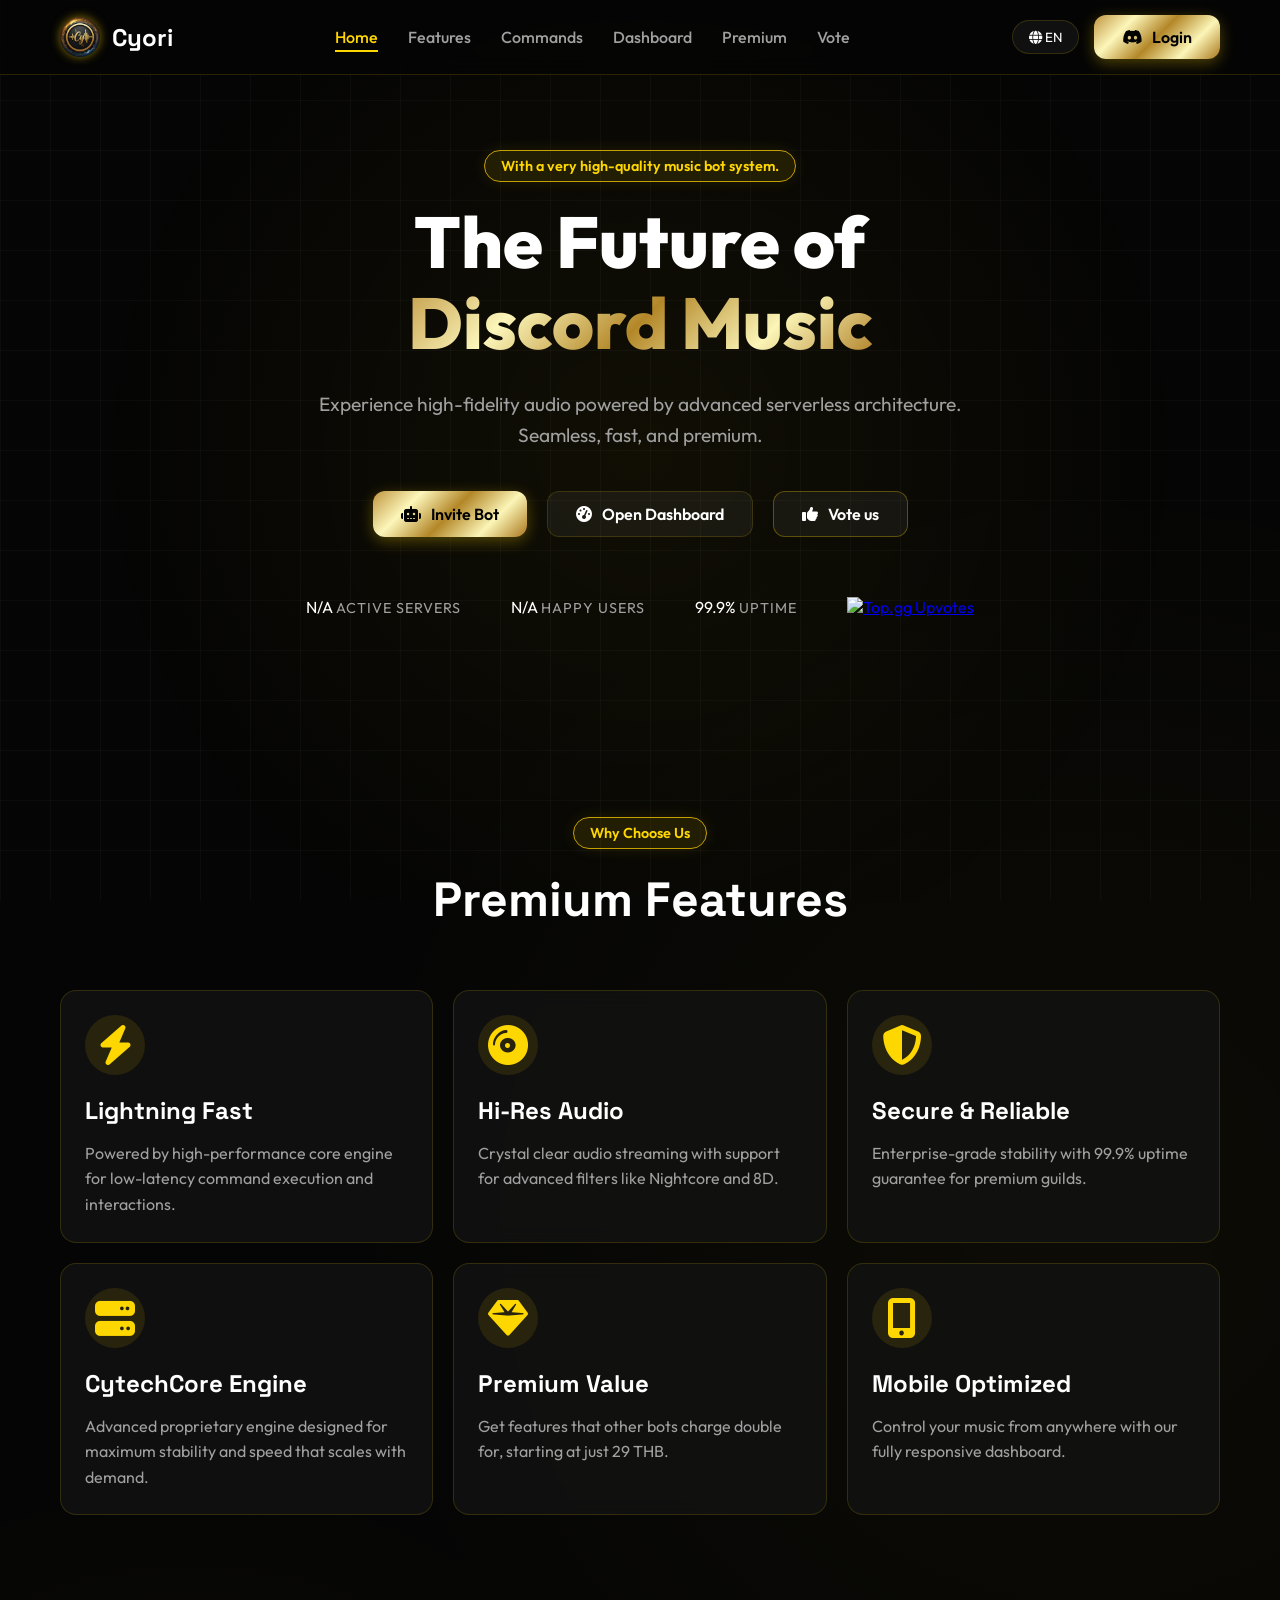
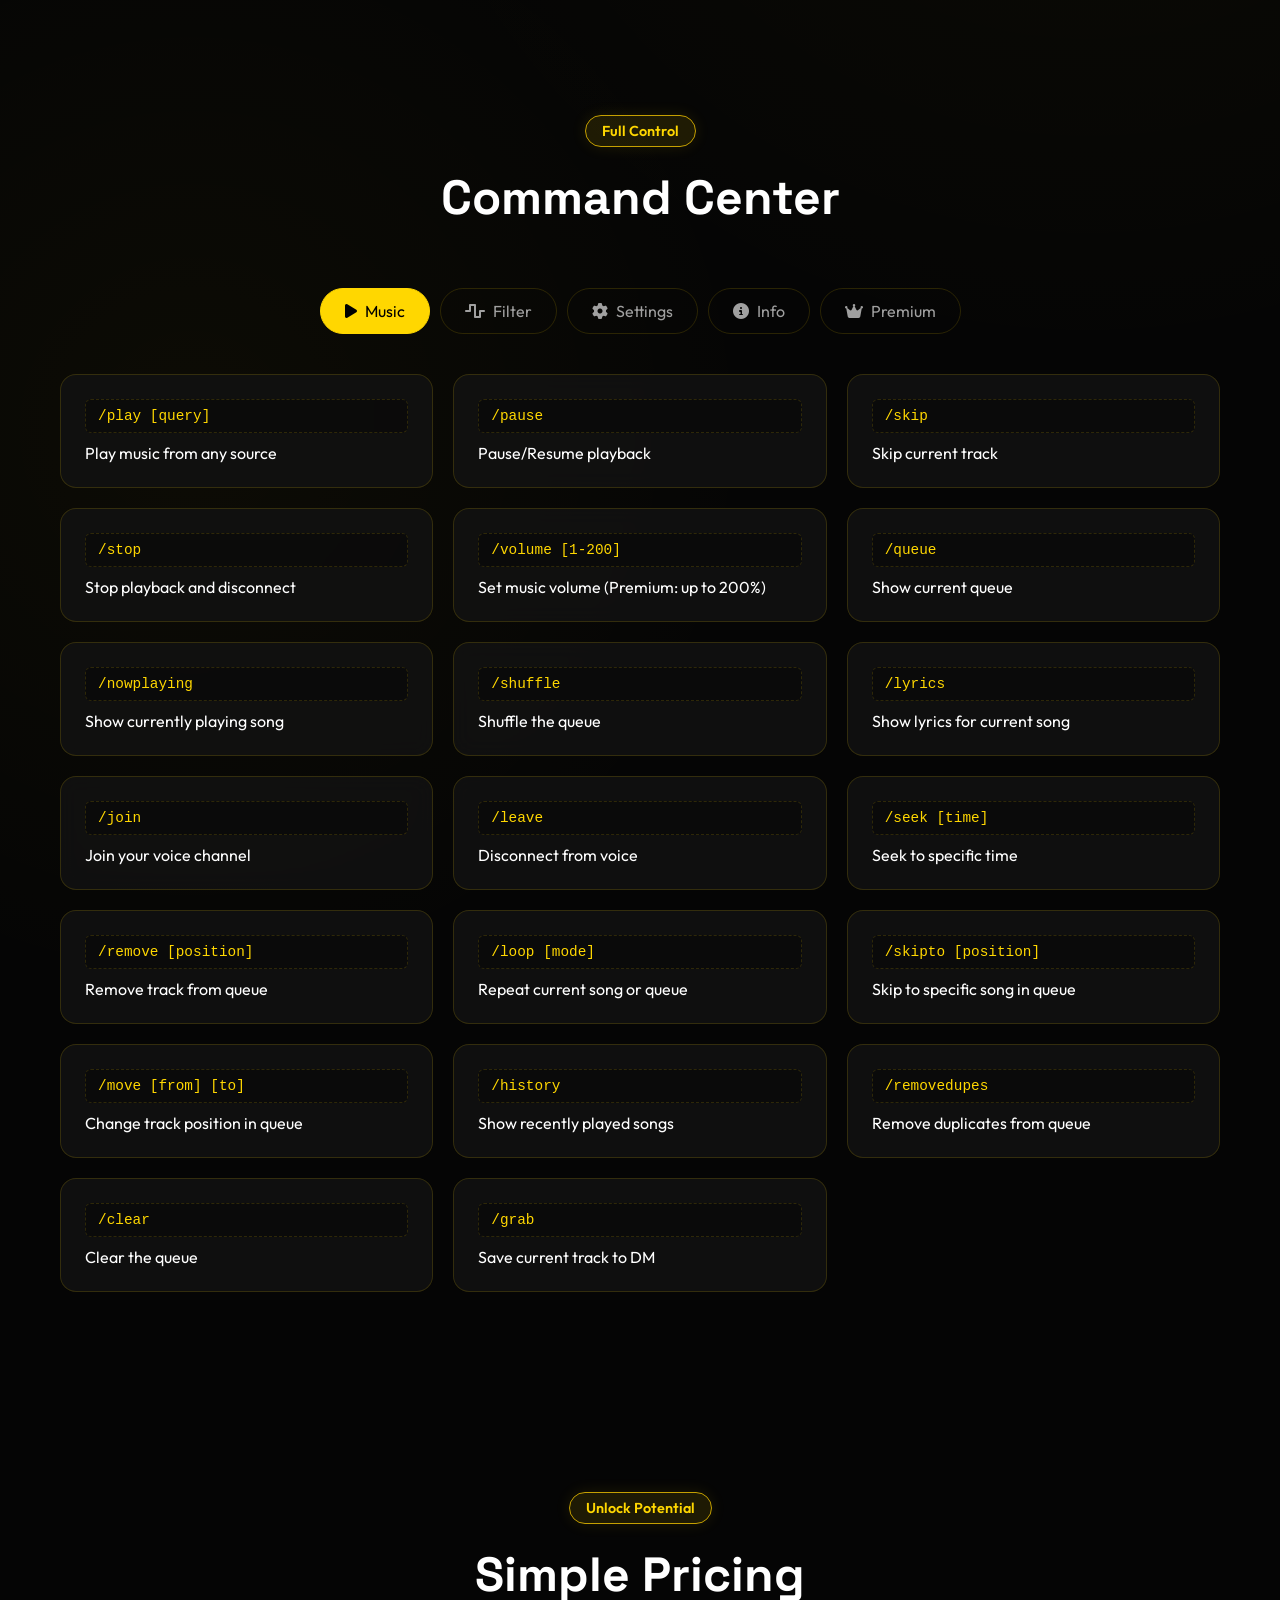
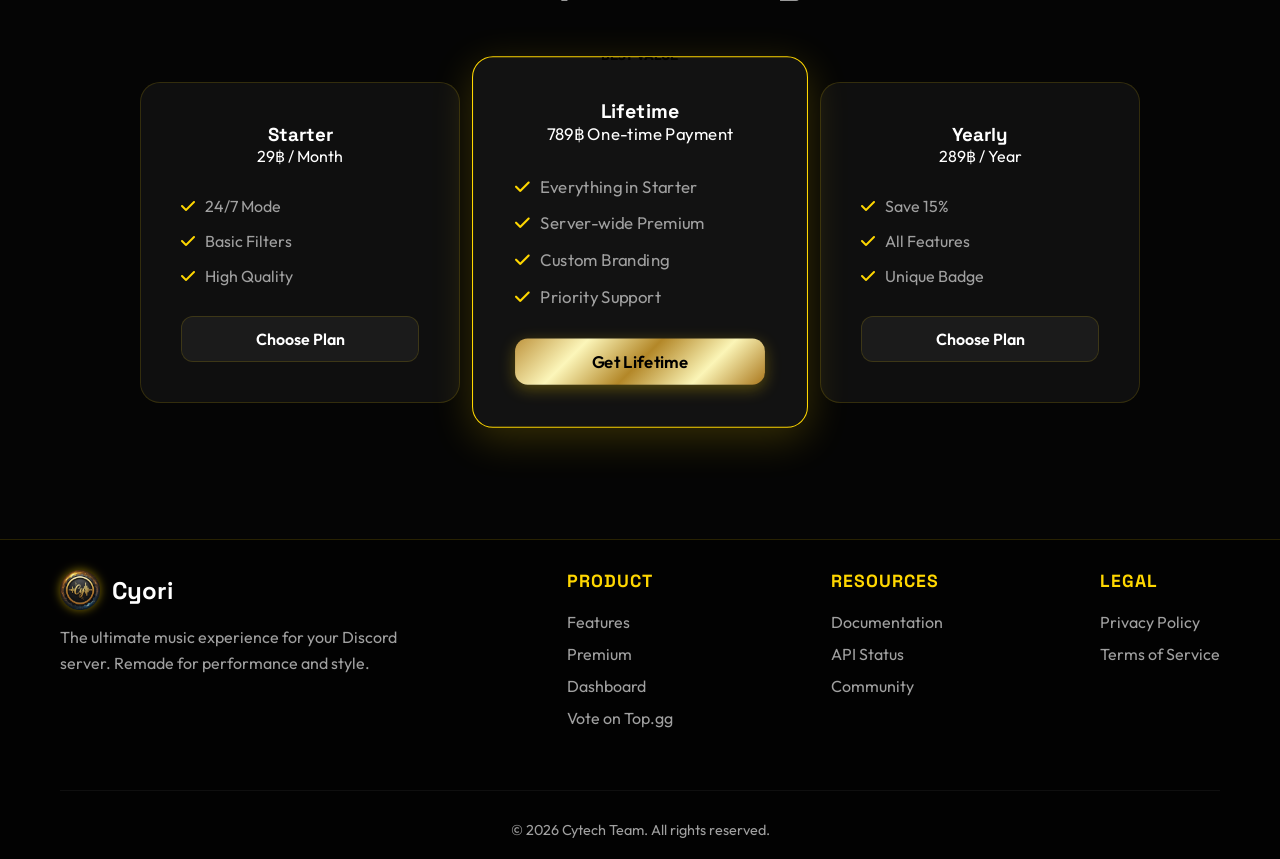
==== commit 47a73676: "feat(web/bot): improve mobile responsiveness, integrate Top.gg stats and vote button" ====
--- a/web/index.html
+++ b/web/index.html
@@ -55,6 +55,27 @@
                                                         data-th="แผงควบคุม">Dashboard</a></li>
                                         <li><a href="premium.html" class="nav-link lang-text" data-en="Premium"
                                                         data-th="พรีเมียม">Premium</a></li>
+                                        <li><a href="https://top.gg/bot/1469606905948405833/vote" target="_blank"
+                                                        class="nav-link lang-text" data-en="Vote"
+                                                        data-th="โหวต">Vote</a></li>
+
+                                        <!-- Mobile Exclusive Actions -->
+                                        <li class="mobile-only-action">
+                                                <div class="mobile-menu-divider"></div>
+                                                <button onclick="toggleLanguage()" class="btn-glass mobile-nav-btn">
+                                                        <i class="fas fa-globe"></i>
+                                                        <span class="lang-text" data-en="Switch to Thai"
+                                                                data-th="เปลี่ยนเป็นภาษาอังกฤษ">Language</span>
+                                                </button>
+                                        </li>
+                                        <li class="mobile-only-action">
+                                                <a href="#" class="btn btn-primary login-btn" id="mobile-login-btn-tray"
+                                                        onclick="login()" style="width: 100%; margin-top: 10px;">
+                                                        <i class="fab fa-discord"></i>
+                                                        <span class="lang-text" data-en="Login to Dashboard"
+                                                                data-th="เข้าสู่ระบบแดชบอร์ด">Login</span>
+                                                </a>
+                                        </li>
                                 </ul>
                         </nav>
 
@@ -111,6 +132,12 @@
                                                 <span class="lang-text" data-en="Open Dashboard"
                                                         data-th="ไปที่แดชบอร์ด">Open Dashboard</span>
                                         </a>
+                                        <a href="https://top.gg/bot/1469606905948405833/vote" target="_blank"
+                                                class="btn btn-glass vote-btn-hero">
+                                                <i class="fas fa-thumbs-up"></i>
+                                                <span class="lang-text" data-en="Vote us" data-th="โหวตให้เรา">Vote
+                                                        us</span>
+                                        </a>
                                 </div>
 
                                 <!-- Stats Floating -->
@@ -129,6 +156,12 @@
                                                 <span class="stat-number">99.9%</span>
                                                 <span class="stat-label lang-text" data-en="Uptime"
                                                         data-th="เวลาทำงาน">Uptime</span>
+                                        </div>
+                                        <div class="stat-box topgg-box">
+                                                <a href="https://top.gg/bot/1469606905948405833" target="_blank">
+                                                        <img src="https://top.gg/api/widget/upvotes/1469606905948405833.svg"
+                                                                alt="Top.gg Upvotes">
+                                                </a>
                                         </div>
                                 </div>
                         </div>
@@ -753,6 +786,10 @@
                                                                 data-th="พรีเมียม">Premium</a></li>
                                                 <li><a href="dashboard.html" class="lang-text" data-en="Dashboard"
                                                                 data-th="แดชบอร์ด">Dashboard</a></li>
+                                                <li><a href="https://top.gg/bot/1469606905948405833/vote"
+                                                                target="_blank" class="lang-text"
+                                                                data-en="Vote on Top.gg" data-th="โหวตบน Top.gg">Vote on
+                                                                Top.gg</a></li>
                                         </ul>
                                 </div>
 
--- a/web/style.css
+++ b/web/style.css
@@ -22,10 +22,33 @@
     --glass-bg: rgba(20, 20, 20, 0.65);
     --glass-border: rgba(255, 215, 0, 0.15);
     --glass-shine: rgba(255, 255, 255, 0.05);
+    --gold-primary-faded: rgba(255, 215, 0, 0.3);
+    --button-primary: var(--gold-metallic);
 
     /* --- ANIMATIONS --- */
     --ease-elastic: cubic-bezier(0.68, -0.55, 0.265, 1.55);
     --ease-smooth: cubic-bezier(0.4, 0, 0.2, 1);
+}
+
+/* Custom Dashboard Enhancements */
+.search-box-wrapper {
+    transition: all 0.3s var(--ease-smooth);
+}
+
+.search-box-wrapper:focus-within {
+    border-color: var(--gold-primary) !important;
+    box-shadow: 0 8px 30px rgba(255, 215, 0, 0.15) !important;
+    transform: translateY(-2px);
+}
+
+#btn-random-bar i,
+.btn-gold i {
+    transition: transform 0.5s var(--ease-elastic);
+}
+
+#btn-random-bar:hover i,
+.btn-gold:hover i {
+    transform: rotate(180deg) scale(1.2);
 }
 
 /* --- RESET & BASE --- */
@@ -143,6 +166,18 @@
     color: var(--gold-primary);
 }
 
+.btn-gold {
+    background: var(--gold-metallic);
+    color: #000;
+    border: none;
+    box-shadow: 0 4px 15px rgba(255, 215, 0, 0.2);
+}
+
+.btn-gold:hover {
+    transform: translateY(-2px) scale(1.05);
+    box-shadow: 0 6px 20px rgba(255, 215, 0, 0.4);
+}
+
 /* --- COMPONENTS: CONTAINERS --- */
 .container {
     max-width: 1200px;
@@ -305,6 +340,38 @@
     }
 }
 
+.vote-btn-hero {
+    position: relative;
+    border-color: rgba(255, 215, 0, 0.3);
+}
+
+.vote-btn-hero::before {
+    content: '';
+    position: absolute;
+    inset: -2px;
+    border-radius: inherit;
+    border: 1px solid var(--gold-primary);
+    opacity: 0;
+    animation: btn-pulse 2s infinite;
+}
+
+@keyframes btn-pulse {
+    0% {
+        transform: scale(1);
+        opacity: 0.5;
+    }
+
+    70% {
+        transform: scale(1.05, 1.2);
+        opacity: 0;
+    }
+
+    100% {
+        transform: scale(1);
+        opacity: 0;
+    }
+}
+
 /* --- STATS COUNTERS --- */
 .stats-container {
     display: flex;
@@ -562,11 +629,211 @@
 }
 
 /* --- DASHBOARD SPECIFIC --- */
+/* --- PREMIUM RECOMMENDED SECTION --- */
+.recommended-section {
+    background: rgba(20, 20, 20, 0.4);
+    backdrop-filter: blur(10px);
+    border: 1px solid var(--glass-border);
+    border-radius: 24px;
+    padding: 25px;
+    margin-bottom: 40px;
+    box-shadow: inset 0 0 30px rgba(0, 0, 0, 0.6);
+    position: relative;
+    overflow: hidden;
+}
+
+.recommended-section::before {
+    content: '';
+    position: absolute;
+    top: 0;
+    left: 0;
+    width: 100%;
+    height: 4px;
+    background: var(--gold-metallic);
+    opacity: 0.5;
+}
+
+.recommended-list {
+    display: grid;
+    grid-template-columns: repeat(4, 1fr);
+    gap: 15px;
+    margin-top: 20px;
+    scrollbar-width: none;
+}
+
+.recommended-list::-webkit-scrollbar {
+    display: none;
+}
+
+@media (max-width: 1200px) {
+    .recommended-list {
+        grid-template-columns: repeat(3, 1fr);
+    }
+}
+
+@media (max-width: 768px) {
+    .recommended-list {
+        grid-template-columns: repeat(2, 1fr);
+    }
+}
+
+@media (max-width: 480px) {
+    .recommended-list {
+        grid-template-columns: 1fr;
+    }
+}
+
+.recommended-card {
+    background: rgba(0, 0, 0, 0.4);
+    border: 1px solid rgba(255, 255, 255, 0.05);
+    border-radius: 16px;
+    padding: 10px;
+    transition: all 0.4s var(--ease-smooth);
+    cursor: pointer;
+    position: relative;
+    user-select: none;
+}
+
+.recommended-card:hover {
+    transform: translateY(-8px);
+    border-color: var(--gold-primary);
+    background: rgba(255, 215, 0, 0.08);
+    box-shadow: 0 15px 35px rgba(0, 0, 0, 0.8), 0 0 15px rgba(255, 215, 0, 0.1);
+}
+
+.recommended-card .thumbnail-wrapper {
+    position: relative;
+    border-radius: 12px;
+    overflow: hidden;
+    aspect-ratio: 16/9;
+    background: #050505;
+}
+
+.recommended-card img {
+    width: 100%;
+    height: 100%;
+    object-fit: cover;
+    opacity: 0.85;
+    transition: all 0.6s var(--ease-smooth);
+}
+
+.recommended-card:hover img {
+    transform: scale(1.1);
+    opacity: 1;
+}
+
+.recommended-card .play-overlay {
+    position: absolute;
+    top: 50%;
+    left: 50%;
+    transform: translate(-50%, -50%);
+    width: 50px;
+    height: 50px;
+    background: var(--gold-metallic);
+    border-radius: 50%;
+    display: flex;
+    align-items: center;
+    justify-content: center;
+    opacity: 0;
+    transition: all 0.3s var(--ease-smooth);
+    box-shadow: 0 0 20px rgba(255, 215, 0, 0.4);
+    z-index: 2;
+}
+
+.recommended-card:hover .play-overlay {
+    opacity: 1;
+    transform: translate(-50%, -50%) scale(1.1);
+}
+
+.recommendation-info {
+    margin-top: 12px;
+    padding: 0 5px;
+}
+
+.recommendation-info h4 {
+    font-size: 0.9rem;
+    margin: 0;
+    overflow: hidden;
+    text-overflow: ellipsis;
+    white-space: nowrap;
+    color: var(--text-main);
+    font-weight: 600;
+}
+
+.recommendation-info p {
+    font-size: 0.75rem;
+    color: var(--gold-dim);
+    margin: 4px 0 0 0;
+    opacity: 0.8;
+}
+
+/* Skeleton Loading Pulse */
+.skeleton-card {
+    min-width: 100%;
+    aspect-ratio: 16/9;
+    background: rgba(255, 255, 255, 0.03);
+    border-radius: 12px;
+    position: relative;
+    overflow: hidden;
+    animation: skeleton-pulse 1.8s infinite var(--ease-smooth);
+}
+
+@keyframes skeleton-pulse {
+    0% {
+        opacity: 0.5;
+        background: rgba(255, 255, 255, 0.03);
+    }
+
+    50% {
+        opacity: 1;
+        background: rgba(255, 215, 0, 0.05);
+    }
+
+    100% {
+        opacity: 0.5;
+        background: rgba(255, 255, 255, 0.03);
+    }
+}
+
+.btn-refresh-mini {
+    background: rgba(255, 215, 0, 0.1);
+    border: 1px solid var(--gold-primary-faded);
+    color: var(--gold-primary);
+    padding: 6px 14px;
+    border-radius: 50px;
+    font-size: 0.8rem;
+    font-weight: 600;
+    cursor: pointer;
+    transition: 0.3s;
+    display: flex;
+    align-items: center;
+    gap: 8px;
+}
+
+.btn-refresh-mini:hover {
+    background: var(--gold-primary);
+    color: #000;
+    transform: translateY(-2px);
+}
+
 .dashboard-grid {
     display: grid;
     grid-template-columns: 280px 1fr;
     gap: 30px;
     margin-top: 40px;
+    align-items: start;
+}
+
+@media (max-width: 1024px) {
+    .dashboard-grid {
+        grid-template-columns: 1fr;
+    }
+
+    .sidebar {
+        position: static;
+        width: 100%;
+        margin-bottom: 30px;
+    }
 }
 
 .sidebar {
@@ -603,10 +870,20 @@
     background: var(--bg-card);
     border: 1px solid var(--glass-border);
     border-radius: 24px;
-    padding: 30px;
+    padding: 40px;
     display: flex;
     flex-direction: column;
     gap: 25px;
+    min-width: 0;
+    /* Fix grid overflow */
+    overflow: hidden;
+}
+
+.now-playing-panel {
+    max-width: 800px;
+    margin: 0 auto;
+    width: 100%;
+    text-align: center;
 }
 
 .now-playing-art {
@@ -1254,7 +1531,8 @@
     font-size: 1.5rem;
     color: var(--text-main);
     cursor: pointer;
-    z-index: 2002;
+    z-index: 3000;
+    /* Higher than nav-links (2600) to ensure we can close it */
     transition: 0.3s;
 }
 
@@ -1271,8 +1549,8 @@
     width: 100%;
     height: 100%;
     background: rgba(0, 0, 0, 0.8);
-    z-index: 1900;
-    /* Behind header/nav-links but above content */
+    z-index: 2500;
+    /* Higher than header to block interaction with background cards */
     backdrop-filter: blur(6px);
     transition: 0.3s;
 }
@@ -1337,26 +1615,48 @@
         display: block;
     }
 
-    /* Mobile Sidebar Menu (Slide from Left or Right - Choosing Right) */
+    /* Mobile Sidebar Menu */
     .nav-links {
         display: flex;
         position: fixed;
         top: 0;
         right: -100%;
-        /* Hidden off-screen right */
-        width: 280px;
+        width: 300px;
         height: 100vh;
         background: rgba(5, 5, 5, 0.98);
         flex-direction: column;
         justify-content: flex-start;
         align-items: center;
-        gap: 20px;
-        padding-top: 100px;
+        gap: 15px;
+        padding: 100px 20px 40px;
         transition: right 0.4s cubic-bezier(0.175, 0.885, 0.32, 1.275);
-        z-index: 1001;
-        /* Higher than header but lower than toggle if toggle is fixed */
-        box-shadow: -5px 0 30px rgba(0, 0, 0, 0.8);
+        z-index: 2600;
+        /* Above overlay and header */
+        box-shadow: -5px 0 30px rgba(0, 0, 0, 0.9);
         border-left: 1px solid var(--glass-border);
+        overflow-y: auto;
+    }
+
+    .mobile-only-action {
+        display: block !important;
+        width: 100%;
+    }
+
+    .mobile-menu-divider {
+        height: 1px;
+        background: rgba(255, 215, 0, 0.1);
+        margin: 20px 0;
+        width: 100%;
+    }
+
+    .mobile-nav-btn {
+        width: 100%;
+        padding: 15px !important;
+        font-size: 1rem !important;
+        display: flex;
+        align-items: center;
+        justify-content: center;
+        gap: 10px;
     }
 
     /* Active State */
@@ -1414,15 +1714,33 @@
         margin-bottom: 20px;
     }
 
-    .grid-3 {
-        grid-template-columns: 1fr;
-    }
-
+    /* Top.gg Box Center */
+    .topgg-box {
+        display: flex;
+        justify-content: center;
+        align-items: center;
+        margin-top: 10px;
+    }
+
+    .topgg-box img {
+        max-width: 180px;
+        transition: transform 0.3s ease;
+    }
+
+    .topgg-box:hover img {
+        transform: scale(1.05);
+    }
 
     /* Login Wall Fix for Mobile */
     #login-wall {
-        padding: 40px 20px;
-    }
+        padding: 80px 20px;
+        /* More padding for header */
+    }
+}
+
+/* Ensure mobile-only actions are hidden on desktop */
+.mobile-only-action {
+    display: none;
 }
 
 /* ========================================
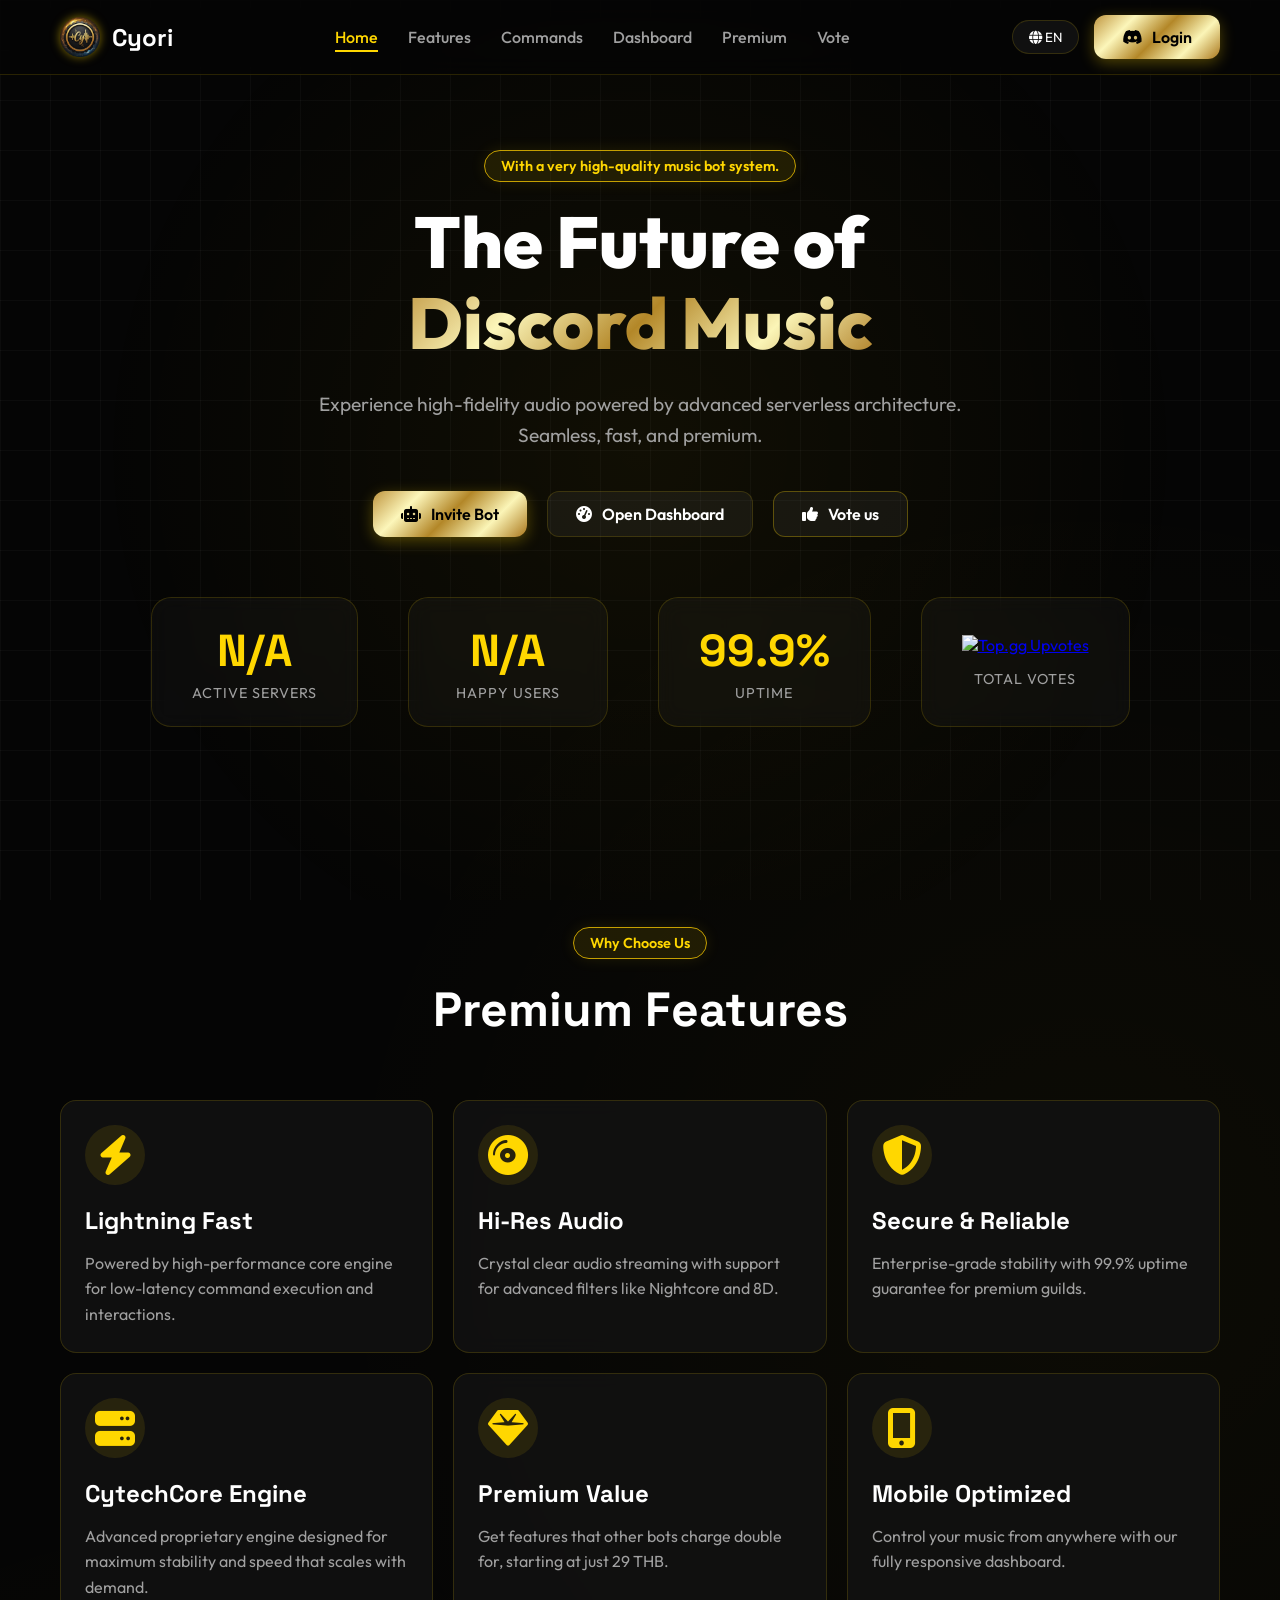
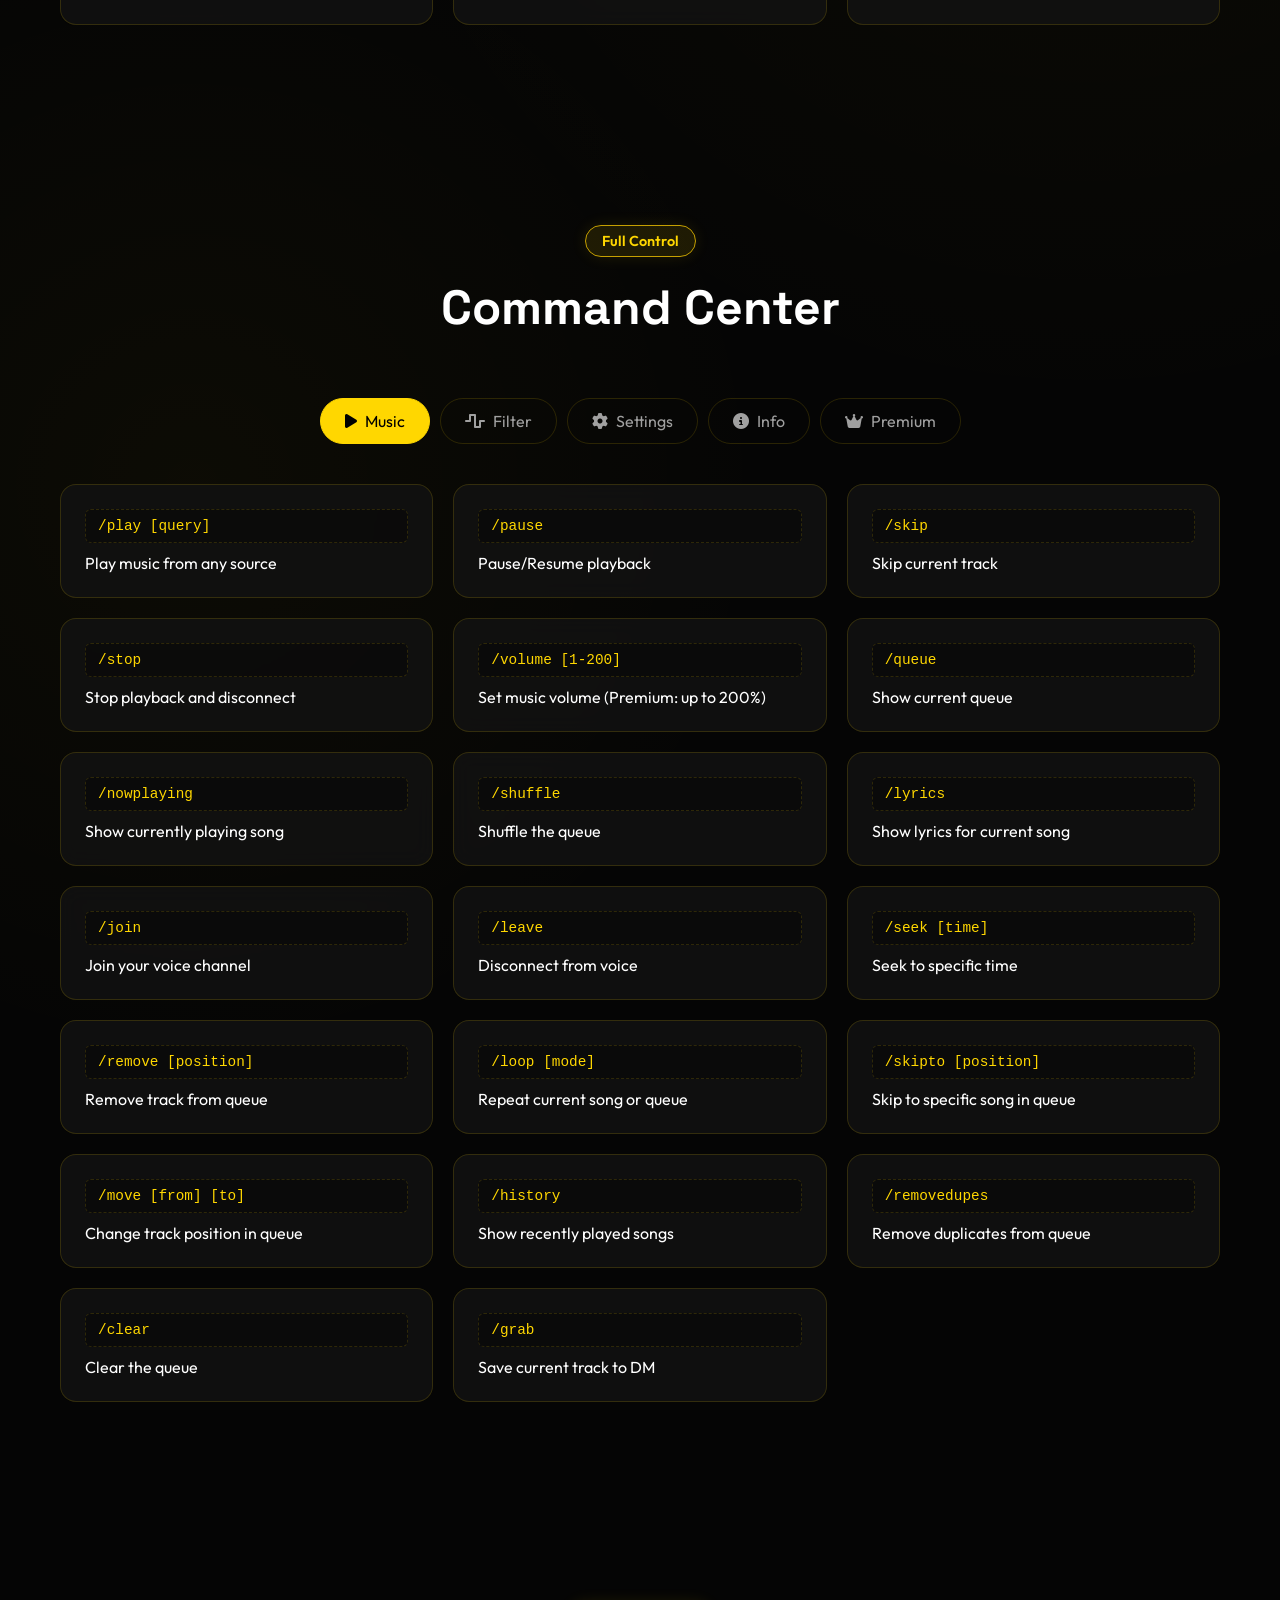
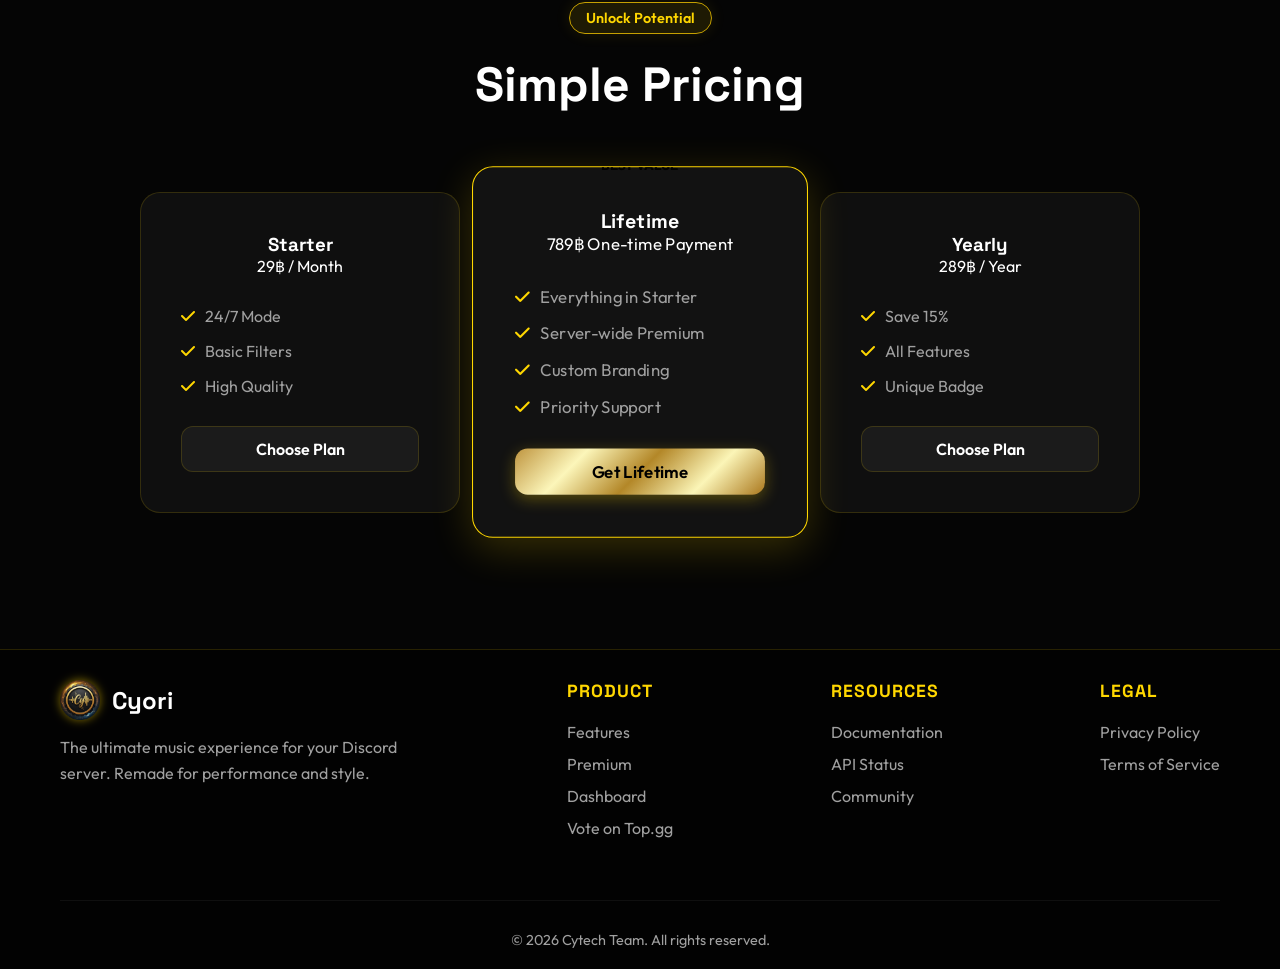
==== commit 9d17e48f: "Fix Top.gg widget 'buggy' look: center widget vertically and add consistent label" ====
--- a/web/index.html
+++ b/web/index.html
@@ -158,10 +158,13 @@
                                                         data-th="เวลาทำงาน">Uptime</span>
                                         </div>
                                         <div class="stat-box topgg-box">
-                                                <a href="https://top.gg/bot/1469606905948405833" target="_blank">
+                                                <a href="https://top.gg/bot/1469606905948405833" target="_blank"
+                                                        style="display: block; margin-bottom: 15px;">
                                                         <img src="https://top.gg/api/widget/upvotes/1469606905948405833.svg"
                                                                 alt="Top.gg Upvotes">
                                                 </a>
+                                                <span class="stat-label lang-text" data-en="Total Votes"
+                                                        data-th="คะแนนโหวตทั้งหมด">Total Votes</span>
                                         </div>
                                 </div>
                         </div>
--- a/web/style.css
+++ b/web/style.css
@@ -210,8 +210,8 @@
     background: rgba(5, 5, 5, 0.85);
     backdrop-filter: blur(12px);
     border-bottom: 1px solid var(--glass-border);
-    z-index: 2000;
-    /* High z-index to stay on top of overlay */
+    z-index: 4000;
+    /* High z-index to stay on top of overlay (3000) */
     padding: 15px 0;
 }
 
@@ -331,12 +331,21 @@
     .hero-cta {
         flex-direction: column;
         align-items: center;
-        gap: 15px;
+        gap: 12px;
     }
 
     .hero-cta .btn {
         width: 100%;
-        max-width: 320px;
+        max-width: 100%;
+    }
+
+    .stats-container {
+        gap: 20px !important;
+    }
+
+    .stat-box {
+        min-width: 140px !important;
+        padding: 15px !important;
     }
 }
 
@@ -381,21 +390,34 @@
     margin-top: 40px;
 }
 
-.stat-item {
+.stat-box {
+    display: flex;
+    flex-direction: column;
+    justify-content: center;
+    align-items: center;
     text-align: center;
     background: rgba(255, 255, 255, 0.03);
-    padding: 20px 40px;
-    border-radius: 16px;
+    padding: 24px 40px;
+    border-radius: 20px;
     border: 1px solid var(--glass-border);
     min-width: 200px;
-}
-
-.stat-value {
+    backdrop-filter: blur(10px);
+    transition: all 0.3s var(--ease-smooth);
+}
+
+.stat-box:hover {
+    transform: translateY(-5px);
+    background: rgba(255, 215, 0, 0.05);
+    border-color: var(--gold-primary-faded);
+}
+
+.stat-number {
     display: block;
-    font-size: 2.5rem;
+    font-size: 2.8rem;
     font-weight: 800;
     color: var(--gold-primary);
     margin-bottom: 5px;
+    font-family: 'Space Grotesk', sans-serif;
 }
 
 .stat-label {
@@ -550,7 +572,7 @@
 
 .grid-3 {
     display: grid;
-    grid-template-columns: repeat(auto-fit, minmax(300px, 1fr));
+    grid-template-columns: repeat(auto-fit, minmax(280px, 1fr));
     gap: 20px;
 }
 
@@ -584,6 +606,13 @@
     transform: scale(1.05);
     z-index: 2;
     box-shadow: 0 10px 40px rgba(255, 215, 0, 0.2);
+}
+
+@media (max-width: 768px) {
+    .pricing-card.featured {
+        transform: none !important;
+        margin: 10px 0;
+    }
 }
 
 .pricing-card:hover {
@@ -1549,8 +1578,8 @@
     width: 100%;
     height: 100%;
     background: rgba(0, 0, 0, 0.8);
-    z-index: 2500;
-    /* Higher than header to block interaction with background cards */
+    z-index: 3000;
+    /* Higher than content but lower than header (4000) */
     backdrop-filter: blur(6px);
     transition: 0.3s;
 }
@@ -1581,6 +1610,83 @@
 
     .footer-brand {
         margin: 0 auto;
+    }
+
+    /* --- DASHBOARD MOBILE FIXES --- */
+    .player-main {
+        padding: 20px !important;
+        border-radius: 20px;
+    }
+
+    .search-section-top {
+        margin-bottom: 20px !important;
+    }
+
+    .search-box-wrapper {
+        gap: 10px !important;
+        padding: 6px 12px !important;
+    }
+
+    .search-box-wrapper input {
+        font-size: 0.9rem;
+    }
+
+    .recommended-section {
+        padding: 15px !important;
+        margin-bottom: 30px !important;
+    }
+
+    .recommended-section h3 {
+        font-size: 1.1rem !important;
+    }
+
+    .track-info h2 {
+        font-size: 1.4rem !important;
+    }
+
+    .track-info p {
+        font-size: 0.95rem !important;
+    }
+
+    .progress-container {
+        margin: 20px 0 !important;
+    }
+
+    .controls {
+        gap: 15px !important;
+    }
+
+    .control-btn {
+        width: 45px !important;
+        height: 45px !important;
+        font-size: 1rem !important;
+    }
+
+    .control-btn.play-btn {
+        width: 65px !important;
+        height: 65px !important;
+        font-size: 1.5rem !important;
+    }
+
+    .controls-secondary {
+        flex-wrap: wrap !important;
+        gap: 12px !important;
+        margin-top: 25px !important;
+    }
+
+    .volume-control {
+        width: 100%;
+        justify-content: center;
+        margin-top: 5px;
+    }
+
+    .sidebar {
+        padding: 15px !important;
+    }
+
+    .sidebar-btn {
+        padding: 12px 15px !important;
+        font-size: 0.9rem !important;
     }
 
     /* Adjust Header */
@@ -1605,7 +1711,22 @@
             justify-content: center;
         }
 
+        .header-actions .login-btn img {
+            margin-right: 0 !important;
+        }
+
+        /* Ensure Language Switcher is visible on mobile */
         .header-actions .lang-switch {
+            display: block;
+        }
+
+        .header-actions .lang-switch .btn-glass {
+            padding: 8px 12px !important;
+            font-size: 0.8rem;
+        }
+
+        /* Hide brand name on extra small screens to save space for buttons */
+        .brand-name {
             display: none;
         }
     }
@@ -1620,7 +1741,8 @@
         display: flex;
         position: fixed;
         top: 0;
-        right: -100%;
+        right: -320px;
+        /* Use pixels for more reliable hide */
         width: 300px;
         height: 100vh;
         background: rgba(5, 5, 5, 0.98);
@@ -1714,21 +1836,29 @@
         margin-bottom: 20px;
     }
 
-    /* Top.gg Box Center */
+    /* Top.gg Box Adjustment */
     .topgg-box {
+        background: rgba(255, 255, 255, 0.03) !important;
+        border: 1px solid var(--glass-border) !important;
+        padding: 20px !important;
+        min-width: 200px !important;
         display: flex;
+        flex-direction: column;
         justify-content: center;
         align-items: center;
-        margin-top: 10px;
+        margin: 10px 0;
     }
 
     .topgg-box img {
-        max-width: 180px;
+        width: auto !important;
+        max-width: 180px !important;
+        height: auto;
+        display: block;
         transition: transform 0.3s ease;
     }
 
     .topgg-box:hover img {
-        transform: scale(1.05);
+        transform: translateY(-5px) scale(1.05);
     }
 
     /* Login Wall Fix for Mobile */
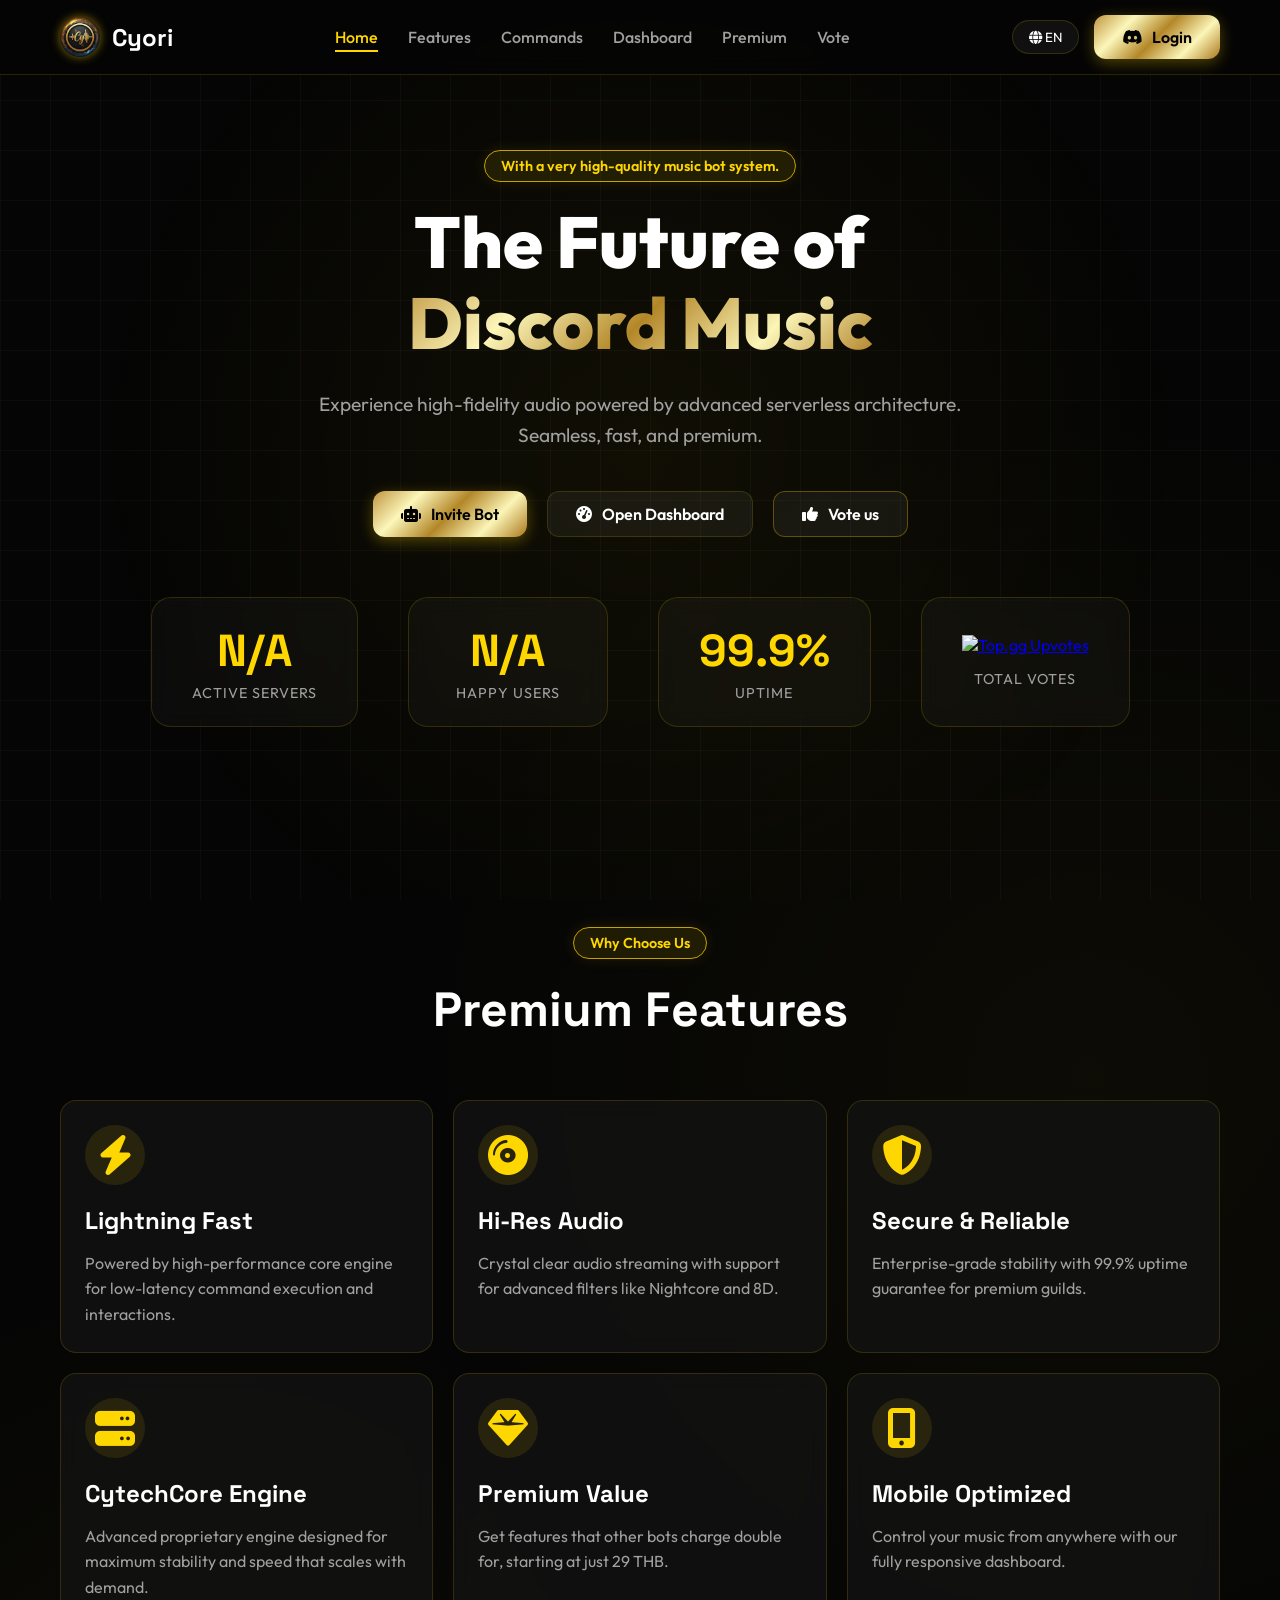
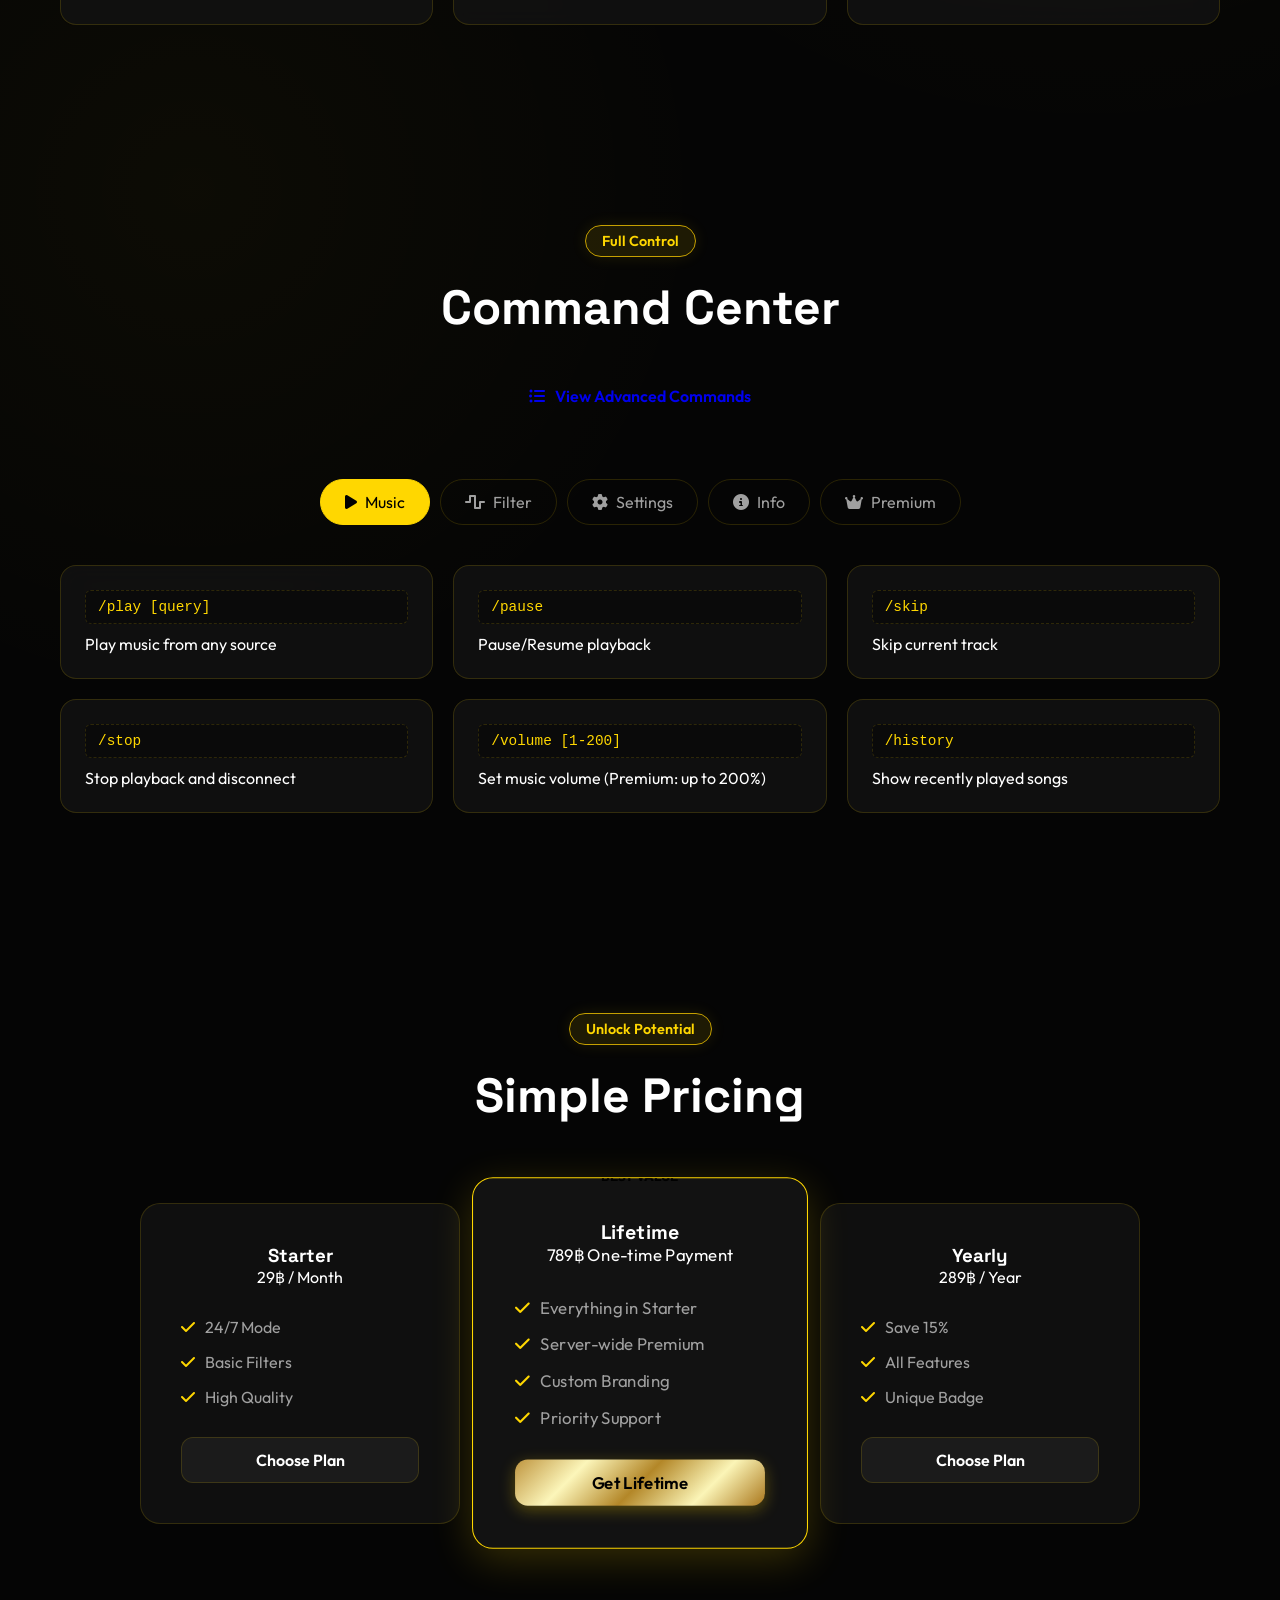
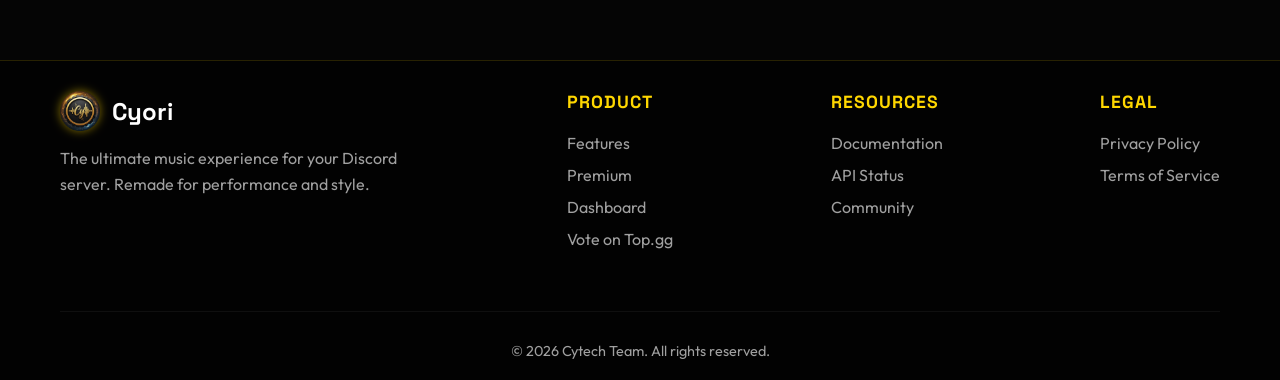
==== commit f9ba46ef: "feat: separate command list page and optimize Top.gg command sync" ====
--- a/web/index.html
+++ b/web/index.html
@@ -49,7 +49,7 @@
                                                         data-th="หน้าแรก">Home</a></li>
                                         <li><a href="#features" class="nav-link lang-text" data-en="Features"
                                                         data-th="ฟีเจอร์">Features</a></li>
-                                        <li><a href="#commands" class="nav-link lang-text" data-en="Commands"
+                                        <li><a href="commands_list.html" class="nav-link lang-text" data-en="Commands"
                                                         data-th="คำสั่ง">Commands</a></li>
                                         <li><a href="dashboard.html" class="nav-link lang-text" data-en="Dashboard"
                                                         data-th="แผงควบคุม">Dashboard</a></li>
@@ -253,6 +253,10 @@
                                                 data-th="ควบคุมได้เต็มที่">Full Control</span>
                                         <h2 class="section-title lang-text" data-en="Command Center"
                                                 data-th="ศูนย์รวมคำสั่ง">Command Center</h2>
+                                        <a href="commands_list.html" class="btn btn-secondary"
+                                                style="margin-top: 20px;">
+                                                <i class="fas fa-list-ul"></i> View Advanced Commands
+                                        </a>
                                 </div>
 
                                 <div class="tabs-container">
@@ -305,188 +309,34 @@
                                                                         music volume</span>
                                                         </div>
                                                         <div class="card command-card">
-                                                                <code>/queue</code>
-                                                                <span class="lang-text" data-en="Show current queue"
-                                                                        data-th="แสดงคิวเพลง">Show current queue</span>
-                                                        </div>
-                                                        <div class="card command-card">
-                                                                <code>/nowplaying</code>
-                                                                <span class="lang-text"
-                                                                        data-en="Show currently playing song"
-                                                                        data-th="แสดงเพลงที่กำลังเล่น">Show currently
-                                                                        playing song</span>
-                                                        </div>
-                                                        <div class="card command-card">
-                                                                <code>/shuffle</code>
-                                                                <span class="lang-text" data-en="Shuffle the queue"
-                                                                        data-th="สลับคิวเพลง">Shuffle the queue</span>
-                                                        </div>
-                                                        <div class="card command-card">
-                                                                <code>/lyrics</code>
-                                                                <span class="lang-text"
-                                                                        data-en="Show lyrics for current song"
-                                                                        data-th="แสดงเนื้อเพลง">Show lyrics</span>
-                                                        </div>
-                                                        <div class="card command-card">
-                                                                <code>/join</code>
-                                                                <span class="lang-text"
-                                                                        data-en="Join your voice channel"
-                                                                        data-th="เข้าร่วมช่องเสียง">Join voice
-                                                                        channel</span>
-                                                        </div>
-                                                        <div class="card command-card">
-                                                                <code>/leave</code>
-                                                                <span class="lang-text" data-en="Disconnect from voice"
-                                                                        data-th="ออกจากช่องเสียง">Disconnect from
-                                                                        voice</span>
-                                                        </div>
-                                                        <div class="card command-card">
-                                                                <code>/seek [time]</code>
-                                                                <span class="lang-text" data-en="Seek to specific time"
-                                                                        data-th="กรอไปยังเวลาที่ต้องการ">Seek to
-                                                                        time</span>
-                                                        </div>
-                                                        <div class="card command-card">
-                                                                <code>/remove [position]</code>
-                                                                <span class="lang-text"
-                                                                        data-en="Remove track from queue"
-                                                                        data-th="ลบเพลงออกจากคิว">Remove from
-                                                                        queue</span>
-                                                        </div>
-                                                        <div class="card command-card">
-                                                                <code>/loop [mode]</code>
-                                                                <span class="lang-text"
-                                                                        data-en="Repeat current song or queue"
-                                                                        data-th="วนลูปเพลงหรือคิว">Repeat
-                                                                        track/queue</span>
-                                                        </div>
-                                                        <div class="card command-card">
-                                                                <code>/skipto [position]</code>
-                                                                <span class="lang-text"
-                                                                        data-en="Skip to specific song in queue"
-                                                                        data-th="ข้ามไปยังเพลงที่กำหนด">Skip to specific
-                                                                        song</span>
-                                                        </div>
-                                                        <div class="card command-card">
-                                                                <code>/move [from] [to]</code>
-                                                                <span class="lang-text"
-                                                                        data-en="Change track position in queue"
-                                                                        data-th="ย้ายตำแหน่งเพลงในคิว">Move track in
-                                                                        queue</span>
-                                                        </div>
-                                                        <div class="card command-card">
                                                                 <code>/history</code>
                                                                 <span class="lang-text"
                                                                         data-en="Show recently played songs"
                                                                         data-th="แสดงประวัติเพลงที่เล่นไปแล้ว">Recently
                                                                         played</span>
                                                         </div>
-                                                        <div class="card command-card">
-                                                                <code>/removedupes</code>
-                                                                <span class="lang-text"
-                                                                        data-en="Remove duplicates from queue"
-                                                                        data-th="ลบเพลงซ้ำในคิว">Remove
-                                                                        duplicates</span>
-                                                        </div>
-                                                        <div class="card command-card">
-                                                                <code>/clear</code>
-                                                                <span class="lang-text" data-en="Clear the queue"
-                                                                        data-th="ล้างคิวทั้งหมด">Clear queue</span>
-                                                        </div>
-                                                        <div class="card command-card">
-                                                                <code>/grab</code>
-                                                                <span class="lang-text"
-                                                                        data-en="Save current track to DM"
-                                                                        data-th="บันทึกเพลงไปยัง DM">Save track to
-                                                                        DM</span>
-                                                        </div>
                                                 </div>
                                         </div>
 
                                         <div id="filter" class="tab-content">
                                                 <div class="grid-3">
                                                         <div class="card command-card">
+                                                                <code>/bassboost</code>
+                                                                <span class="lang-text" data-en="Toggle bass boost"
+                                                                        data-th="เปิด/ปิดเพิ่มเสียงเบส">Toggle bass
+                                                                        boost</span>
+                                                        </div>
+                                                        <div class="card command-card">
+                                                                <code>/8d</code>
+                                                                <span class="lang-text" data-en="Toggle 8D audio effect"
+                                                                        data-th="เปิด/ปิดเอฟเฟกต์ 8D">Toggle 8D audio
+                                                                        effect</span>
+                                                        </div>
+                                                        <div class="card command-card">
                                                                 <code>/nightcore</code>
-                                                                <span class="lang-text"
-                                                                        data-en="Nightcore effect (Vote Required)"
-                                                                        data-th="เปิดโหมด Nightcore (ต้องโหวต)">Nightcore
-                                                                        effect</span>
-                                                        </div>
-                                                        <div class="card command-card">
-                                                                <code>/vaporwave</code>
-                                                                <span class="lang-text"
-                                                                        data-en="Vaporwave effect (Vote Required)"
-                                                                        data-th="เปิดโหมด Vaporwave (ต้องโหวต)">Vaporwave
-                                                                        effect</span>
-                                                        </div>
-                                                        <div class="card command-card">
-                                                                <code>/8d</code>
-                                                                <span class="lang-text"
-                                                                        data-en="8D Audio effect (Vote Required)"
-                                                                        data-th="เปิดโหมด 8D (ต้องโหวต)">8D Audio
-                                                                        effect</span>
-                                                        </div>
-                                                        <div class="card command-card">
-                                                                <code>/speed</code>
-                                                                <span class="lang-text"
-                                                                        data-en="Set playback speed (Premium)"
-                                                                        data-th="ปรับความเร็วเพลง (พรีเมียม)">Set
-                                                                        playback speed</span>
-                                                        </div>
-                                                        <div class="card command-card">
-                                                                <code>/karaoke</code>
-                                                                <span class="lang-text"
-                                                                        data-en="Remove vocals (Premium)"
-                                                                        data-th="ตัดเสียงร้อง (พรีเมียม)">Remove
-                                                                        vocals</span>
-                                                        </div>
-                                                        <div class="card command-card">
-                                                                <code>/tremolo</code>
-                                                                <span class="lang-text"
-                                                                        data-en="Tremolo effect (Premium)"
-                                                                        data-th="เอฟเฟกต์ Tremolo (พรีเมียม)">Tremolo
-                                                                        effect</span>
-                                                        </div>
-                                                        <div class="card command-card">
-                                                                <code>/vibrato</code>
-                                                                <span class="lang-text"
-                                                                        data-en="Vibrato effect (Premium)"
-                                                                        data-th="เอฟเฟกต์ Vibrato (พรีเมียม)">Vibrato
-                                                                        effect</span>
-                                                        </div>
-                                                        <div class="card command-card">
-                                                                <code>/rotation</code>
-                                                                <span class="lang-text"
-                                                                        data-en="Rotation effect (Premium)"
-                                                                        data-th="เอฟเฟกต์หมุนเสียง (พรีเมียม)">Rotation
-                                                                        effect</span>
-                                                        </div>
-                                                        <div class="card command-card">
-                                                                <code>/distortion</code>
-                                                                <span class="lang-text"
-                                                                        data-en="Distortion effect (Premium)"
-                                                                        data-th="เอฟเฟกต์ Distortion (พรีเมียม)">Distortion
-                                                                        effect</span>
-                                                        </div>
-                                                        <div class="card command-card">
-                                                                <code>/lowpass</code>
-                                                                <span class="lang-text"
-                                                                        data-en="Lowpass filter (Premium)"
-                                                                        data-th="Lowpass Filter (พรีเมียม)">Lowpass
-                                                                        filter</span>
-                                                        </div>
-                                                        <div class="card command-card">
-                                                                <code>/channelmix</code>
-                                                                <span class="lang-text"
-                                                                        data-en="Channel mixer (Premium)"
-                                                                        data-th="ปรับแต่ง Channel (พรีเมียม)">Channel
-                                                                        mixer</span>
-                                                        </div>
-                                                        <div class="card command-card">
-                                                                <code>/cleareffect</code>
-                                                                <span class="lang-text" data-en="Remove all effects"
-                                                                        data-th="ลบเอฟเฟกต์ทั้งหมด">Remove all
-                                                                        effects</span>
+                                                                <span class="lang-text" data-en="Enable Nightcore mode"
+                                                                        data-th="เปิดโหมด Nightcore">Enable Nightcore
+                                                                        mode</span>
                                                         </div>
                                                 </div>
                                         </div>
@@ -494,79 +344,23 @@
                                         <div id="settings" class="tab-content">
                                                 <div class="grid-3">
                                                         <div class="card command-card">
+                                                                <code>/prefix [new]</code>
+                                                                <span class="lang-text" data-en="Change server prefix"
+                                                                        data-th="เปลี่ยน Prefix ของเซิร์ฟเวอร์">Change
+                                                                        server prefix</span>
+                                                        </div>
+                                                        <div class="card command-card">
+                                                                <code>/language [en/th]</code>
+                                                                <span class="lang-text" data-en="Set bot language"
+                                                                        data-th="ตั้งค่าภาษาของบอท">Set bot
+                                                                        language</span>
+                                                        </div>
+                                                        <div class="card command-card">
                                                                 <code>/setup</code>
                                                                 <span class="lang-text"
-                                                                        data-en="Create music request channel"
-                                                                        data-th="สร้างห้องขอเพลง">Create music
-                                                                        request</span>
-                                                        </div>
-                                                        <div class="card command-card">
-                                                                <code>/247</code>
-                                                                <span class="lang-text"
-                                                                        data-en="Toggle 24/7 mode (Premium)"
-                                                                        data-th="โหมด 24/7 (พรีเมียม)">Toggle 24/7
-                                                                        mode</span>
-                                                        </div>
-                                                        <div class="card command-card">
-                                                                <code>/autoplay</code>
-                                                                <span class="lang-text" data-en="Toggle autoplay mode"
-                                                                        data-th="เล่นอัตโนมัติ">Toggle autoplay</span>
-                                                        </div>
-                                                        <div class="card command-card">
-                                                                <code>/language</code>
-                                                                <span class="lang-text" data-en="Change bot language"
-                                                                        data-th="เปลี่ยนภาษา">Change bot language</span>
-                                                        </div>
-                                                        <div class="card command-card">
-                                                                <code>/prefix</code>
-                                                                <span class="lang-text" data-en="Change bot prefix"
-                                                                        data-th="เปลี่ยนคำนำหน้า">Change bot
-                                                                        prefix</span>
-                                                        </div>
-                                                        <div class="card command-card">
-                                                                <code>/djrole</code>
-                                                                <span class="lang-text" data-en="Set DJ Role"
-                                                                        data-th="ตั้งค่า DJ Role">Set DJ Role</span>
-                                                        </div>
-                                                        <div class="card command-card">
-                                                                <code>/djmode</code>
-                                                                <span class="lang-text" data-en="Toggle DJ Mode"
-                                                                        data-th="เปิด-ปิดโหมด DJ">Toggle DJ Mode</span>
-                                                        </div>
-                                                        <div class="card command-card">
-                                                                <code>/vote_mode</code>
-                                                                <span class="lang-text" data-en="Toggle Vote Mode"
-                                                                        data-th="เปิด-ปิดโหมดโหวต">Toggle Vote
-                                                                        Mode</span>
-                                                        </div>
-                                                        <div class="card command-card">
-                                                                <code>/viewsettings</code>
-                                                                <span class="lang-text"
-                                                                        data-en="View server configuration"
-                                                                        data-th="ดูการตั้งค่าทั้งหมด">View
-                                                                        settings</span>
-                                                        </div>
-                                                        <div class="card command-card">
-                                                                <code>/fix</code>
-                                                                <span class="lang-text" data-en="Fix voice connection"
-                                                                        data-th="แก้ปัญหาเสียงหาย">Fix voice
-                                                                        issues</span>
-                                                        </div>
-                                                        <div class="card command-card">
-                                                                <code>/voicefix</code>
-                                                                <span class="lang-text" data-en="Force reconnect voice"
-                                                                        data-th="บังคับเชื่อมต่อใหม่">Force
-                                                                        reconnect</span>
-                                                        </div>
-                                                        <div class="card command-card">
-                                                                <code>/cleanup</code>
-                                                                <span class="lang-text" data-en="Clean bot messages"
-                                                                        data-th="ลบข้อความบอท">Clean bot messages</span>
-                                                        </div>
-                                                        <div class="card command-card">
-                                                                <code>/reset</code>
-                                                                <span class="lang-text" data-en="Reset server settings"
-                                                                        data-th="รีเซ็ตการตั้งค่า">Reset settings</span>
+                                                                        data-en="Create a dedicated music channel"
+                                                                        data-th="สร้างห้องขอเพลงโดยเฉพาะ">Create music
+                                                                        channel</span>
                                                         </div>
                                                 </div>
                                         </div>
@@ -574,76 +368,47 @@
                                         <div id="info" class="tab-content">
                                                 <div class="grid-3">
                                                         <div class="card command-card">
-                                                                <code>/help</code>
-                                                                <span class="lang-text" data-en="Show help menu"
-                                                                        data-th="แสดงเมนูช่วยเหลือ">Show help
-                                                                        menu</span>
-                                                        </div>
-                                                        <div class="card command-card">
                                                                 <code>/ping</code>
                                                                 <span class="lang-text" data-en="Check bot latency"
-                                                                        data-th="เช็คปิงบอท">Check bot latency</span>
-                                                        </div>
-                                                        <div class="card command-card">
-                                                                <code>/uptime</code>
-                                                                <span class="lang-text" data-en="Check bot uptime"
-                                                                        data-th="เช็คระยะเวลาที่เปิด">Check bot
-                                                                        uptime</span>
+                                                                        data-th="เช็คค่าลาเทนซี่ของบอท">Check
+                                                                        latency</span>
                                                         </div>
                                                         <div class="card command-card">
                                                                 <code>/stats</code>
-                                                                <span class="lang-text" data-en="Show system stats"
-                                                                        data-th="แสดงสถานะระบบ">Show system stats</span>
-                                                        </div>
-                                                        <div class="card command-card">
-                                                                <code>/botinfo</code>
-                                                                <span class="lang-text" data-en="Bot information"
-                                                                        data-th="ข้อมูลบอท">Bot information</span>
-                                                        </div>
-                                                        <div class="card command-card">
-                                                                <code>/serverinfo</code>
-                                                                <span class="lang-text" data-en="Server information"
-                                                                        data-th="ข้อมูลเซิร์ฟเวอร์">Server info</span>
-                                                        </div>
-                                                        <div class="card command-card">
-                                                                <code>/userinfo</code>
-                                                                <span class="lang-text" data-en="User information"
-                                                                        data-th="ข้อมูลผู้ใช้">User info</span>
-                                                        </div>
-                                                        <div class="card command-card">
-                                                                <code>/avatar</code>
-                                                                <span class="lang-text" data-en="Show user avatar"
-                                                                        data-th="ดูรูปโปรไฟล์">Show avatar</span>
-                                                        </div>
-                                                        <div class="card command-card">
-                                                                <code>/invite</code>
-                                                                <span class="lang-text" data-en="Invite bot to server"
-                                                                        data-th="เชิญบอทเข้าเซิร์ฟ">Invite bot</span>
+                                                                <span class="lang-text" data-en="Show bot statistics"
+                                                                        data-th="แสดงสถิติของบอท">Show
+                                                                        statistics</span>
+                                                        </div>
+                                                        <div class="card command-card">
+                                                                <code>/help</code>
+                                                                <span class="lang-text" data-en="Show this message"
+                                                                        data-th="แสดงรายการคำสั่งช่วยเหลือ">Help
+                                                                        menu</span>
                                                         </div>
                                                 </div>
                                         </div>
 
                                         <div id="premium-cmds" class="tab-content">
                                                 <div class="grid-3">
-                                                        <div class="card command-card">
-                                                                <code>/buy</code>
-                                                                <span class="lang-text" data-en="Buy premium plans"
-                                                                        data-th="ซื้อแพ็คเกจพรีเมียม">Buy premium</span>
-                                                        </div>
-                                                        <div class="card command-card">
-                                                                <code>/redeem</code>
-                                                                <span class="lang-text" data-en="Redeem premium code"
-                                                                        data-th="แลกโค้ดพรีเมียม">Redeem code</span>
-                                                        </div>
-                                                        <div class="card command-card">
-                                                                <code>/branding</code>
-                                                                <span class="lang-text" data-en="Customize bot branding"
-                                                                        data-th="ปรับแต่งแบรนด์บอท">Bot branding</span>
-                                                        </div>
-                                                        <div class="card command-card">
-                                                                <code>/premium</code>
-                                                                <span class="lang-text" data-en="Check premium status"
-                                                                        data-th="ดูสถานะพรีเมียม">Check status</span>
+                                                        <div class="card command-card highlight">
+                                                                <code>/247</code>
+                                                                <span class="lang-text"
+                                                                        data-en="Keep bot in voice channel 24/7"
+                                                                        data-th="ให้บอทอยู่ในห้องเสียงตลอด 24 ชม.">24/7
+                                                                        Mode</span>
+                                                        </div>
+                                                        <div class="card command-card highlight">
+                                                                <code>/branding nickname</code>
+                                                                <span class="lang-text"
+                                                                        data-en="Set custom bot nickname"
+                                                                        data-th="เปลี่ยนชื่อเล่นของบอทในเซิร์ฟ">Custom
+                                                                        Nickname</span>
+                                                        </div>
+                                                        <div class="card command-card highlight">
+                                                                <code>/autoplay</code>
+                                                                <span class="lang-text"
+                                                                        data-en="Automatically play related songs"
+                                                                        data-th="เล่นเพลงที่เกี่ยวข้องโดยอัตโนมัติ">Autoplay</span>
                                                         </div>
                                                 </div>
                                         </div>
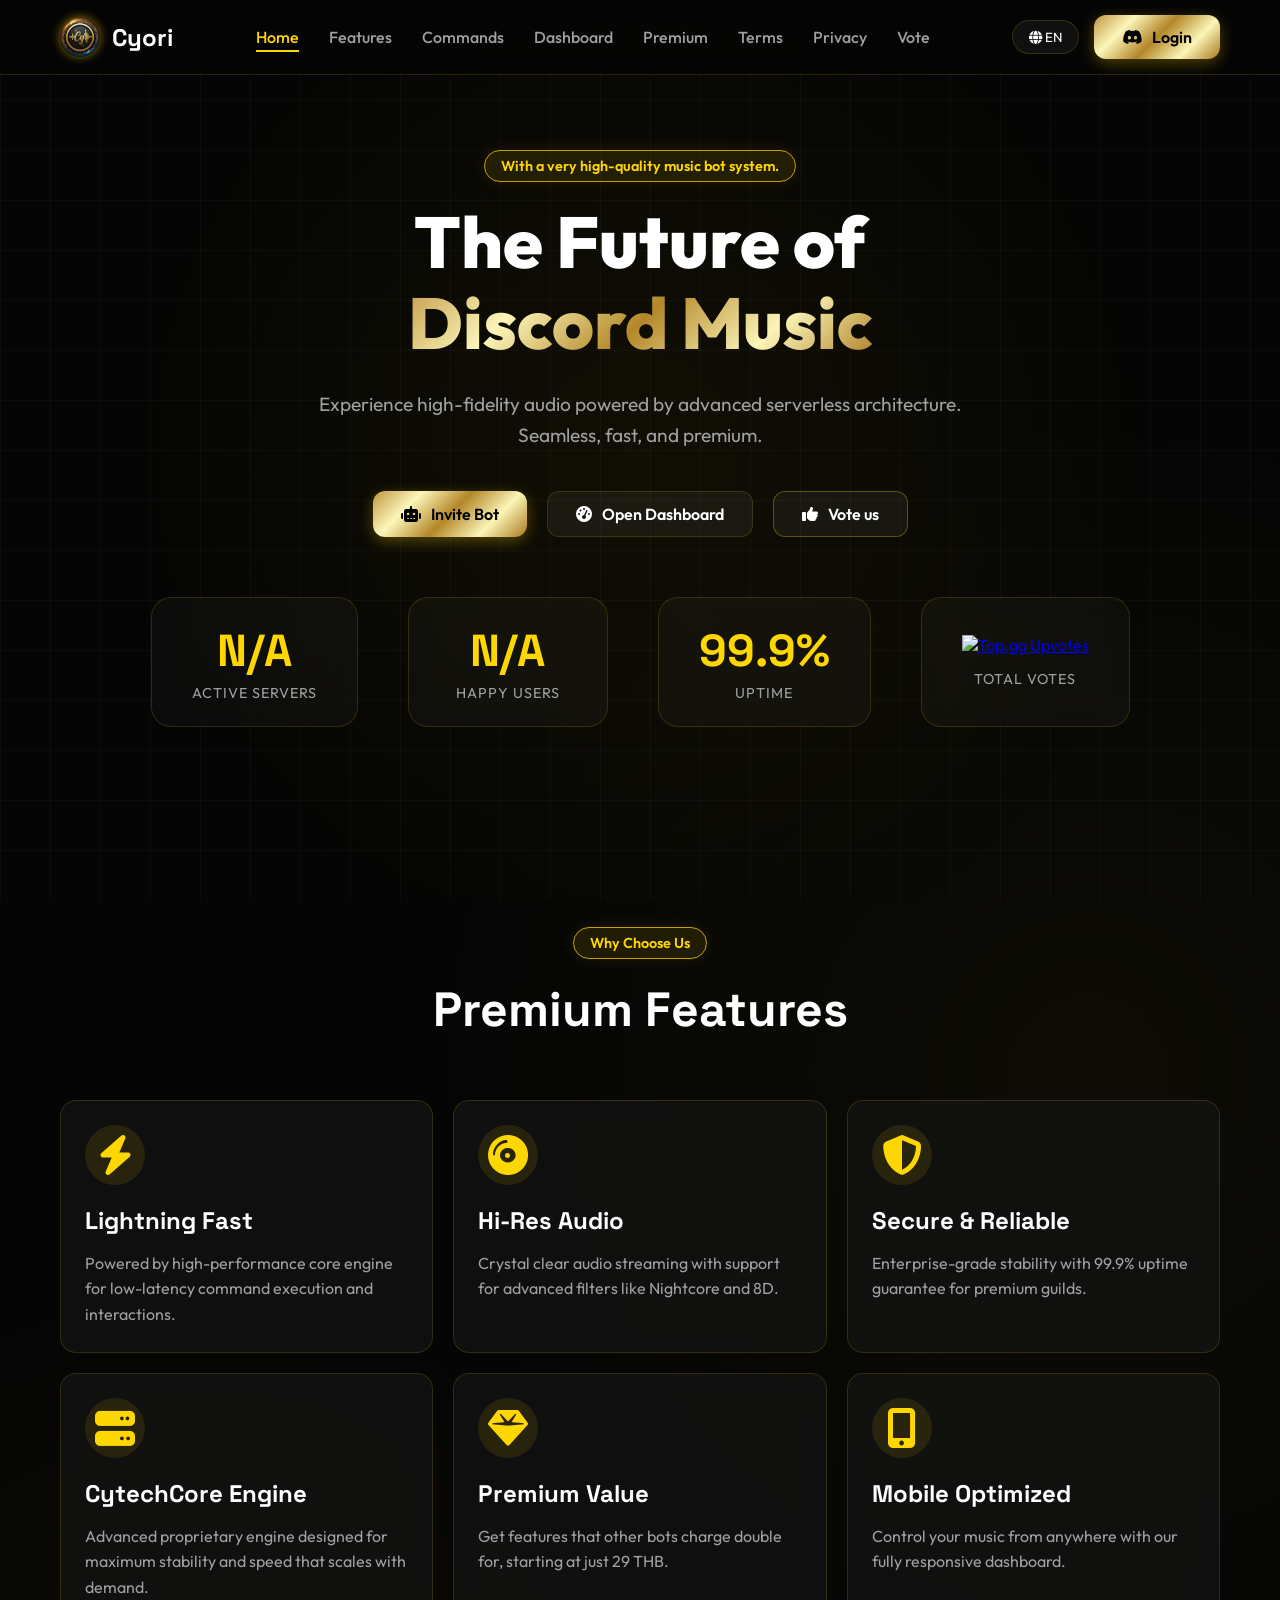
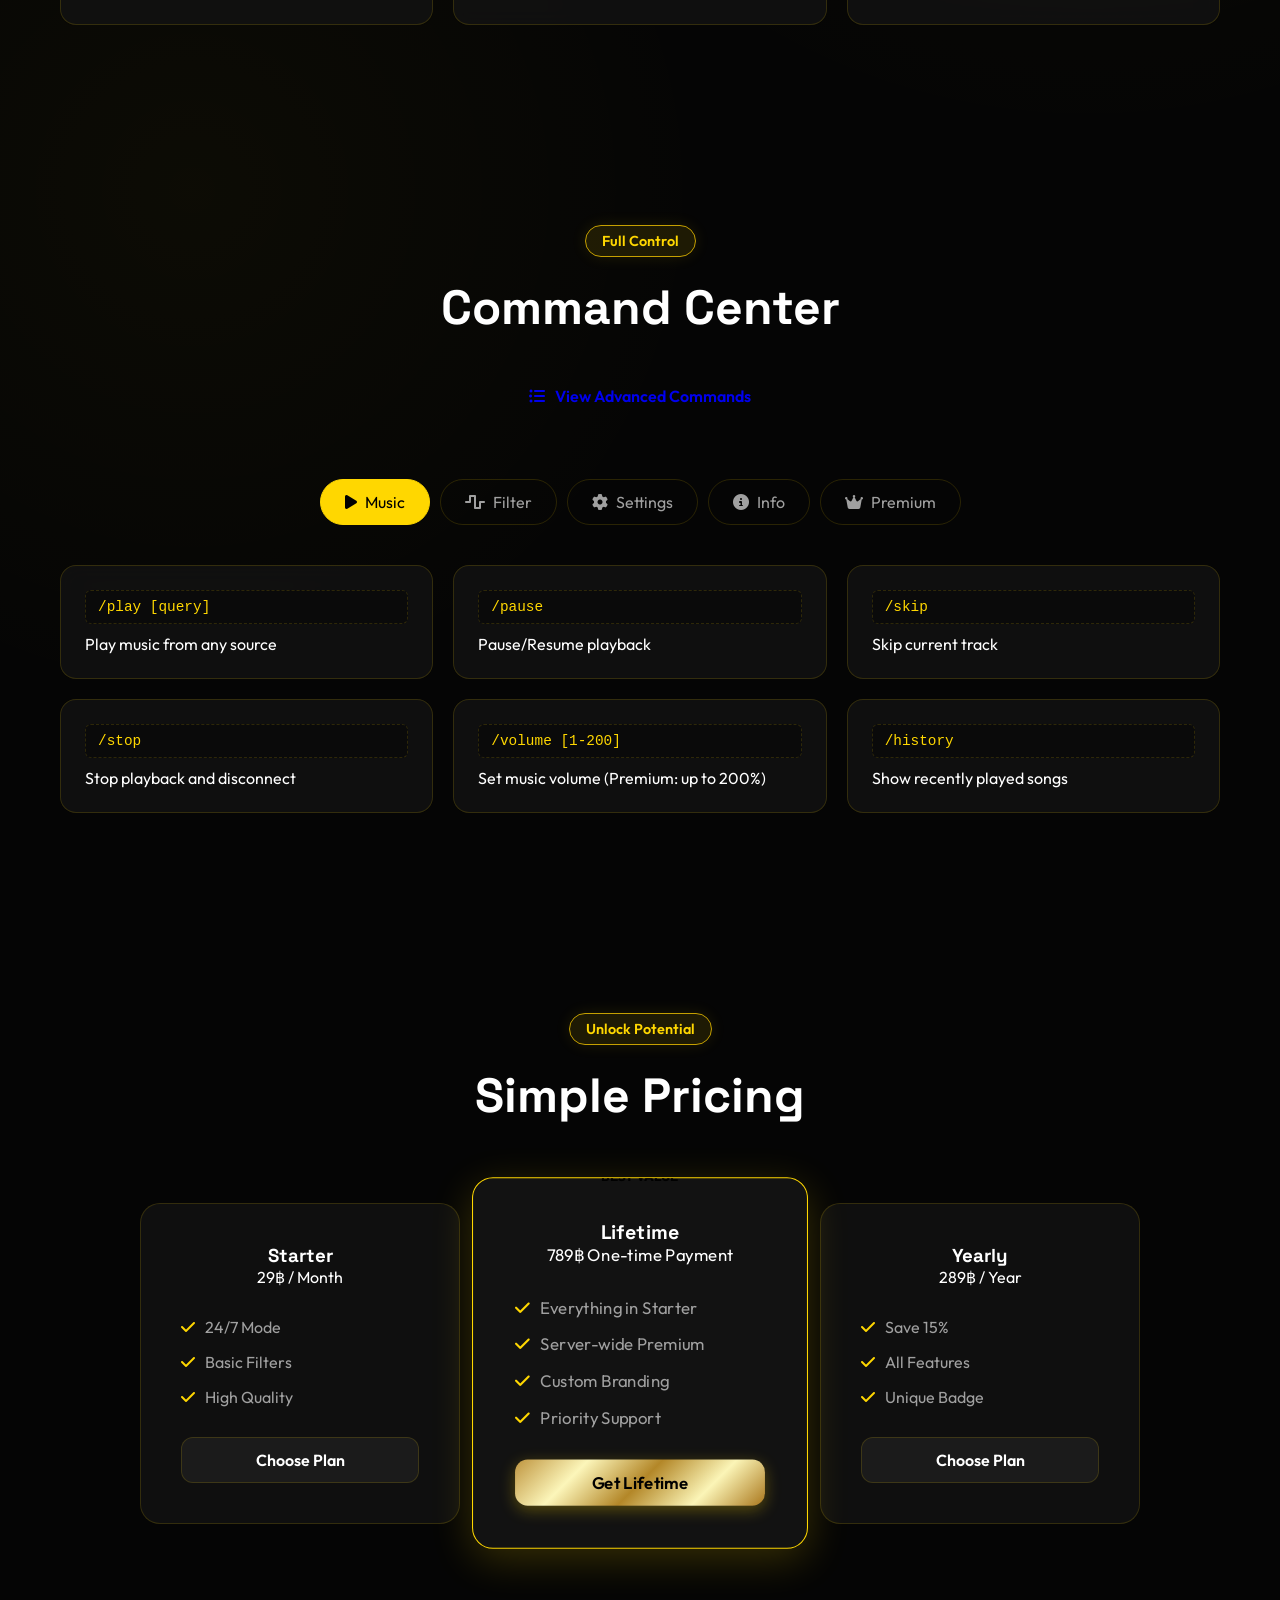
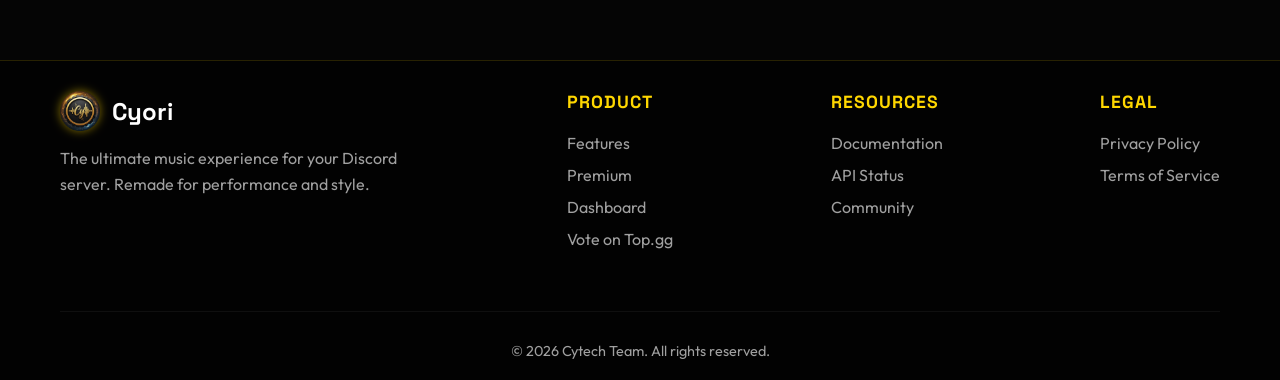
==== commit c7e988ab: "feat: unify website layout, sync copyright across all pages, and improve i18n support" ====
--- a/web/index.html
+++ b/web/index.html
@@ -49,12 +49,16 @@
                                                         data-th="หน้าแรก">Home</a></li>
                                         <li><a href="#features" class="nav-link lang-text" data-en="Features"
                                                         data-th="ฟีเจอร์">Features</a></li>
-                                        <li><a href="commands_list.html" class="nav-link lang-text" data-en="Commands"
+                                        <li><a href="commands.html" class="nav-link lang-text" data-en="Commands"
                                                         data-th="คำสั่ง">Commands</a></li>
                                         <li><a href="dashboard.html" class="nav-link lang-text" data-en="Dashboard"
                                                         data-th="แผงควบคุม">Dashboard</a></li>
                                         <li><a href="premium.html" class="nav-link lang-text" data-en="Premium"
                                                         data-th="พรีเมียม">Premium</a></li>
+                                        <li><a href="terms.html" class="nav-link lang-text" data-en="Terms"
+                                                        data-th="ข้อตกลง">Terms</a></li>
+                                        <li><a href="privacy.html" class="nav-link lang-text" data-en="Privacy"
+                                                        data-th="ความเป็นส่วนตัว">Privacy</a></li>
                                         <li><a href="https://top.gg/bot/1469606905948405833/vote" target="_blank"
                                                         class="nav-link lang-text" data-en="Vote"
                                                         data-th="โหวต">Vote</a></li>
@@ -253,8 +257,7 @@
                                                 data-th="ควบคุมได้เต็มที่">Full Control</span>
                                         <h2 class="section-title lang-text" data-en="Command Center"
                                                 data-th="ศูนย์รวมคำสั่ง">Command Center</h2>
-                                        <a href="commands_list.html" class="btn btn-secondary"
-                                                style="margin-top: 20px;">
+                                        <a href="commands.html" class="btn btn-secondary" style="margin-top: 20px;">
                                                 <i class="fas fa-list-ul"></i> View Advanced Commands
                                         </a>
                                 </div>
--- a/web/style.css
+++ b/web/style.css
@@ -2586,5 +2586,130 @@
 }
 
 .modal-body::-webkit-scrollbar-thumb:hover {
-    background: var(--gold-primary);
-}+
+    /* --- LUXURY COLLECTION & FOLDER SYSTEM --- */
+    .folder-card {
+        background: rgba(255, 255, 255, 0.03);
+        border: 1px solid var(--glass-border);
+        border-radius: 20px;
+        padding: 12px;
+        transition: all 0.4s var(--ease-smooth);
+        position: relative;
+        text-align: left;
+    }
+
+    .folder-card:hover {
+        transform: translateY(-8px) scale(1.02);
+        border-color: var(--gold-primary);
+        background: rgba(255, 215, 0, 0.05);
+        box-shadow: 0 15px 40px rgba(0, 0, 0, 0.6), 0 0 20px rgba(255, 215, 0, 0.1);
+    }
+
+    .folder-thumb-wrapper {
+        position: relative;
+        border-radius: 14px;
+        overflow: hidden;
+        aspect-ratio: 1/1;
+        background: #000;
+        cursor: pointer;
+    }
+
+    .folder-thumb {
+        width: 100%;
+        height: 100%;
+        object-fit: cover;
+        opacity: 0.8;
+        transition: transform 0.6s var(--ease-smooth);
+    }
+
+    .folder-card:hover .folder-thumb {
+        transform: scale(1.1) rotate(2deg);
+        opacity: 1;
+    }
+
+    .folder-badge {
+        position: absolute;
+        bottom: 10px;
+        right: 10px;
+        background: rgba(0, 0, 0, 0.8);
+        backdrop-filter: blur(5px);
+        color: var(--gold-primary);
+        padding: 4px 10px;
+        border-radius: 8px;
+        font-size: 0.75rem;
+        font-weight: 700;
+        border: 1px solid var(--gold-primary-faded);
+        z-index: 2;
+    }
+
+    .fa-spin-slow {
+        animation: fa-spin 5s infinite linear;
+    }
+
+    .folder-play-overlay {
+        position: absolute;
+        top: 50%;
+        left: 50%;
+        transform: translate(-50%, -50%) scale(0.8);
+        width: 54px;
+        height: 54px;
+        background: var(--gold-metallic);
+        border-radius: 50%;
+        display: flex;
+        align-items: center;
+        justify-content: center;
+        color: #000;
+        font-size: 1.5rem;
+        opacity: 0;
+        transition: all 0.3s var(--ease-smooth);
+        box-shadow: 0 0 25px rgba(255, 215, 0, 0.5);
+        z-index: 3;
+    }
+
+    .folder-thumb-wrapper:hover .folder-play-overlay {
+        opacity: 1;
+        transform: translate(-50%, -50%) scale(1);
+    }
+
+    .folder-info {
+        margin-top: 15px;
+        padding: 0 5px;
+    }
+
+    .folder-name {
+        font-weight: 700;
+        font-size: 1rem;
+        color: var(--text-main);
+        overflow: hidden;
+        text-overflow: ellipsis;
+        white-space: nowrap;
+    }
+
+    .folder-date {
+        font-size: 0.75rem;
+        color: var(--text-muted);
+        margin-top: 4px;
+    }
+
+    .folder-actions {
+        display: flex;
+        justify-content: flex-end;
+        gap: 12px;
+        margin-top: 15px;
+        border-top: 1px solid rgba(255, 255, 255, 0.05);
+        padding-top: 12px;
+    }
+
+    .btn-folder {
+        background: transparent;
+        border: none;
+        color: var(--text-muted);
+        cursor: pointer;
+        font-size: 1.1rem;
+        transition: 0.2s;
+    }
+
+    .btn-folder:hover {
+        color: var(--gold-primary);
+        transform: scale(1.2);
+    }
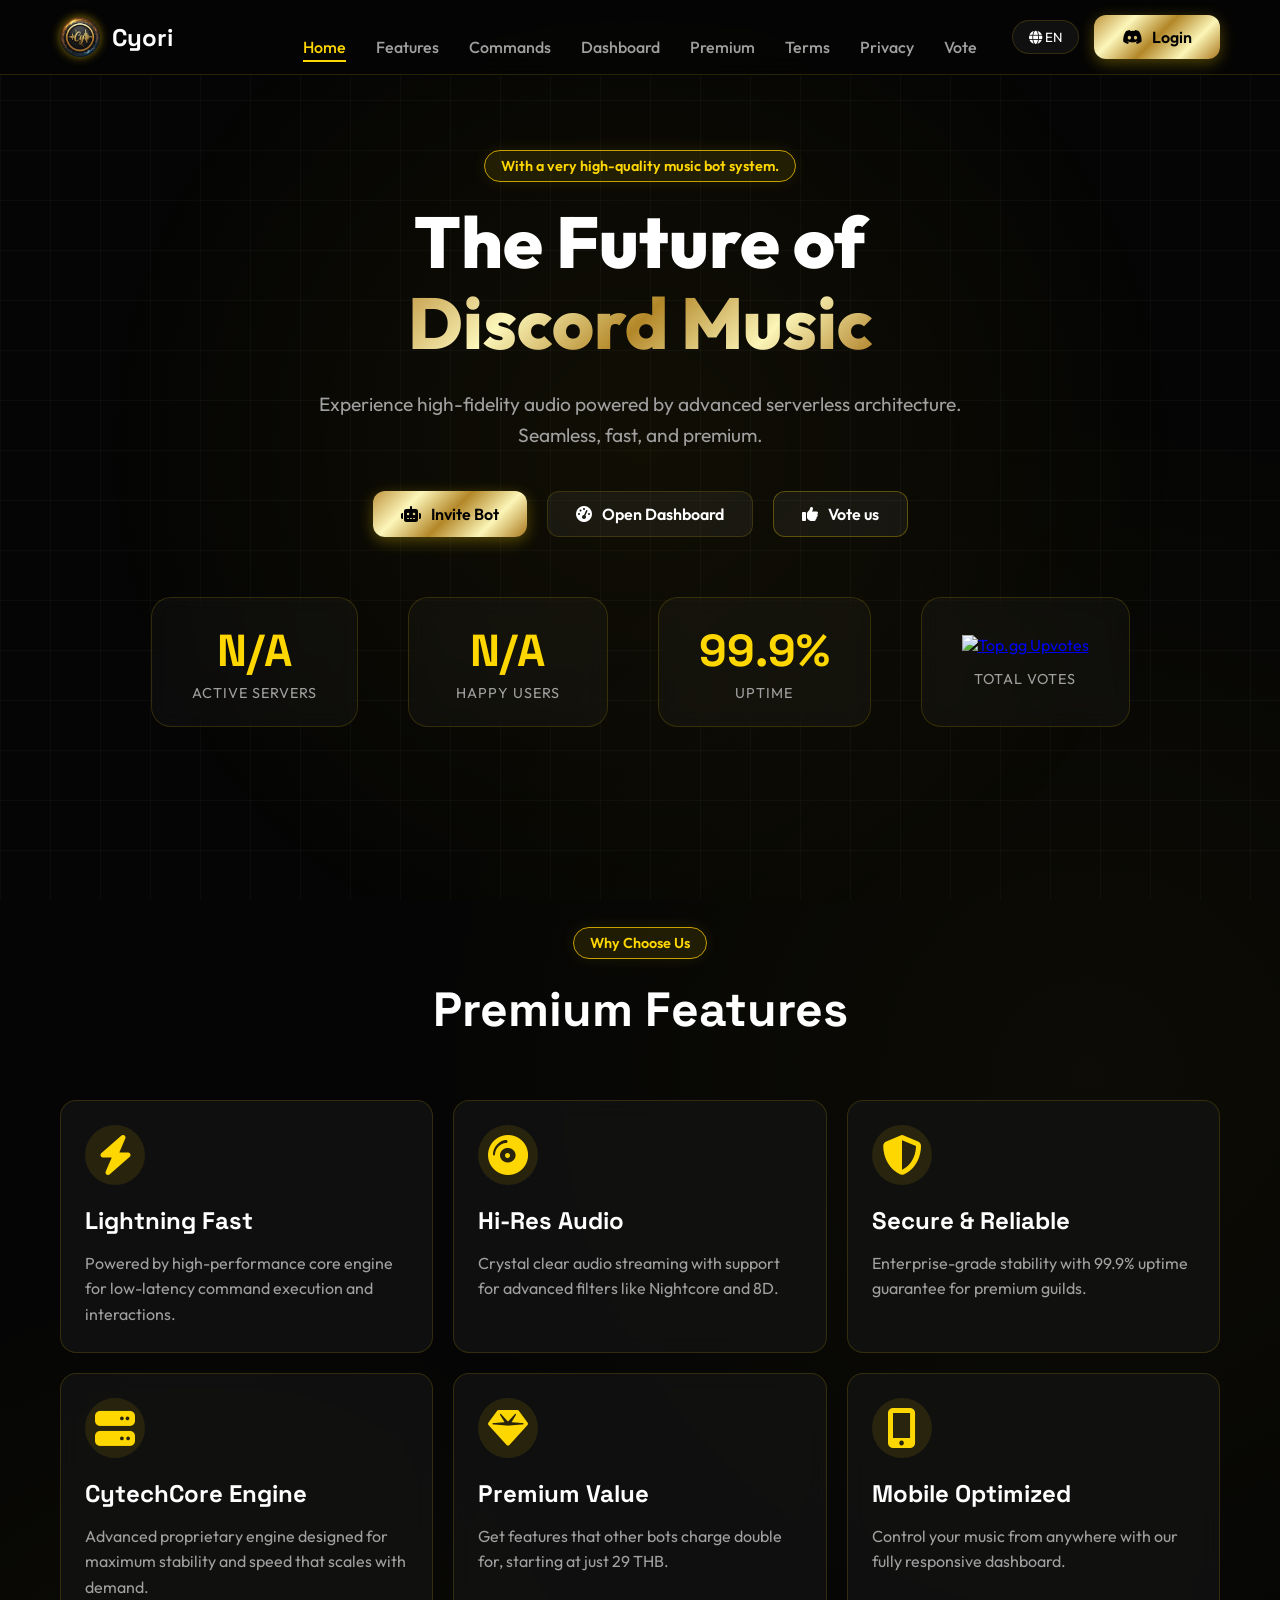
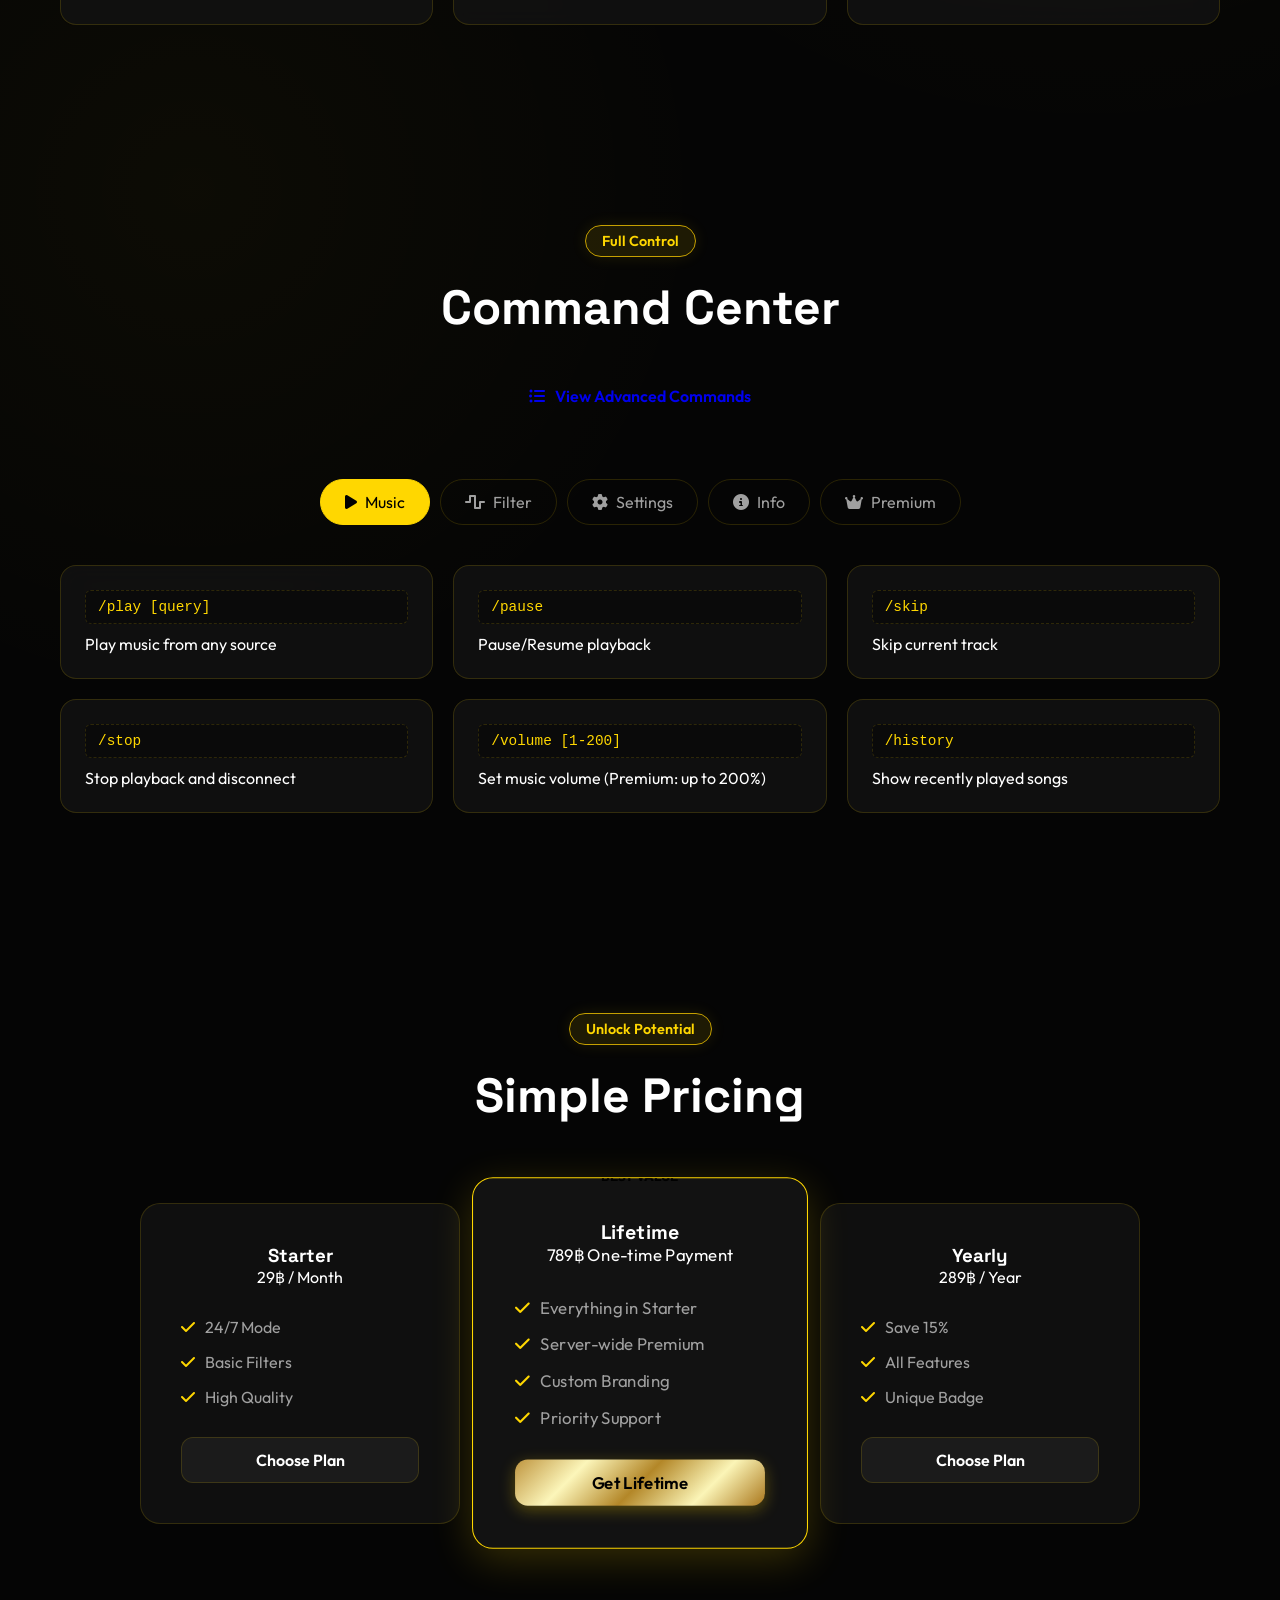
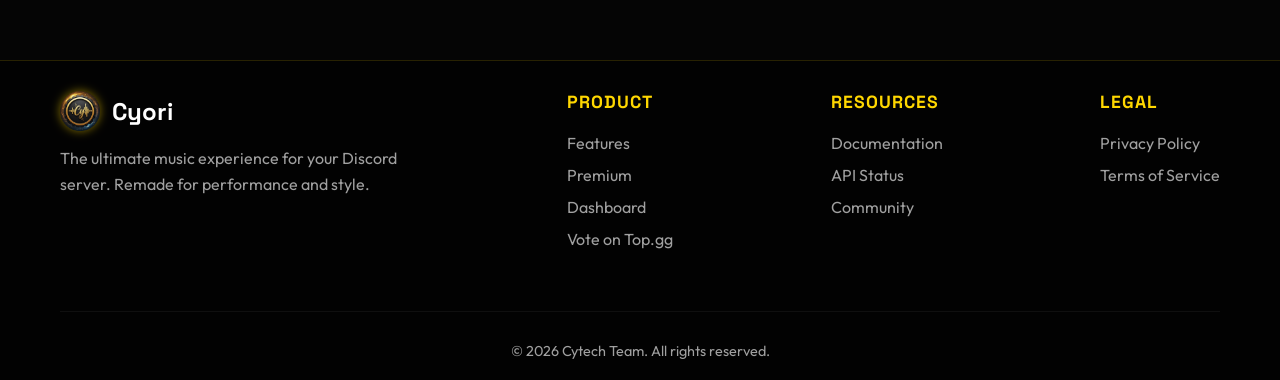
==== commit 53e5f31d: "UI: Standardize layout consistency and center header navigation" ====
--- a/web/index.html
+++ b/web/index.html
@@ -38,7 +38,7 @@
         <!-- Header -->
         <header id="header">
                 <div class="container">
-                        <a href="#" class="brand">
+                        <a href="index.html" class="brand">
                                 <img src="logo-circle.png" alt="Cyori" class="brand-logo">
                                 <span class="brand-name">Cyori</span>
                         </a>
--- a/web/style.css
+++ b/web/style.css
@@ -219,6 +219,7 @@
     display: flex;
     justify-content: space-between;
     align-items: center;
+    position: relative;
 }
 
 .brand {
@@ -245,6 +246,9 @@
     display: flex;
     gap: 30px;
     list-style: none;
+    position: absolute;
+    left: 50%;
+    transform: translateX(-50%);
 }
 
 .nav-link {
@@ -1757,6 +1761,8 @@
         box-shadow: -5px 0 30px rgba(0, 0, 0, 0.9);
         border-left: 1px solid var(--glass-border);
         overflow-y: auto;
+        left: auto;
+        transform: none;
     }
 
     .mobile-only-action {
@@ -2586,130 +2592,132 @@
 }
 
 .modal-body::-webkit-scrollbar-thumb:hover {
-
-    /* --- LUXURY COLLECTION & FOLDER SYSTEM --- */
-    .folder-card {
-        background: rgba(255, 255, 255, 0.03);
-        border: 1px solid var(--glass-border);
-        border-radius: 20px;
-        padding: 12px;
-        transition: all 0.4s var(--ease-smooth);
-        position: relative;
-        text-align: left;
-    }
-
-    .folder-card:hover {
-        transform: translateY(-8px) scale(1.02);
-        border-color: var(--gold-primary);
-        background: rgba(255, 215, 0, 0.05);
-        box-shadow: 0 15px 40px rgba(0, 0, 0, 0.6), 0 0 20px rgba(255, 215, 0, 0.1);
-    }
-
-    .folder-thumb-wrapper {
-        position: relative;
-        border-radius: 14px;
-        overflow: hidden;
-        aspect-ratio: 1/1;
-        background: #000;
-        cursor: pointer;
-    }
-
-    .folder-thumb {
-        width: 100%;
-        height: 100%;
-        object-fit: cover;
-        opacity: 0.8;
-        transition: transform 0.6s var(--ease-smooth);
-    }
-
-    .folder-card:hover .folder-thumb {
-        transform: scale(1.1) rotate(2deg);
-        opacity: 1;
-    }
-
-    .folder-badge {
-        position: absolute;
-        bottom: 10px;
-        right: 10px;
-        background: rgba(0, 0, 0, 0.8);
-        backdrop-filter: blur(5px);
-        color: var(--gold-primary);
-        padding: 4px 10px;
-        border-radius: 8px;
-        font-size: 0.75rem;
-        font-weight: 700;
-        border: 1px solid var(--gold-primary-faded);
-        z-index: 2;
-    }
-
-    .fa-spin-slow {
-        animation: fa-spin 5s infinite linear;
-    }
-
-    .folder-play-overlay {
-        position: absolute;
-        top: 50%;
-        left: 50%;
-        transform: translate(-50%, -50%) scale(0.8);
-        width: 54px;
-        height: 54px;
-        background: var(--gold-metallic);
-        border-radius: 50%;
-        display: flex;
-        align-items: center;
-        justify-content: center;
-        color: #000;
-        font-size: 1.5rem;
-        opacity: 0;
-        transition: all 0.3s var(--ease-smooth);
-        box-shadow: 0 0 25px rgba(255, 215, 0, 0.5);
-        z-index: 3;
-    }
-
-    .folder-thumb-wrapper:hover .folder-play-overlay {
-        opacity: 1;
-        transform: translate(-50%, -50%) scale(1);
-    }
-
-    .folder-info {
-        margin-top: 15px;
-        padding: 0 5px;
-    }
-
-    .folder-name {
-        font-weight: 700;
-        font-size: 1rem;
-        color: var(--text-main);
-        overflow: hidden;
-        text-overflow: ellipsis;
-        white-space: nowrap;
-    }
-
-    .folder-date {
-        font-size: 0.75rem;
-        color: var(--text-muted);
-        margin-top: 4px;
-    }
-
-    .folder-actions {
-        display: flex;
-        justify-content: flex-end;
-        gap: 12px;
-        margin-top: 15px;
-        border-top: 1px solid rgba(255, 255, 255, 0.05);
-        padding-top: 12px;
-    }
-
-    .btn-folder {
-        background: transparent;
-        border: none;
-        color: var(--text-muted);
-        cursor: pointer;
-        font-size: 1.1rem;
-        transition: 0.2s;
-    }
-
-    .btn-folder:hover {
-        color: var(--gold-primary);
-        transform: scale(1.2);
-    }+    background: rgba(255, 215, 0, 0.4);
+}
+
+/* --- LUXURY COLLECTION & FOLDER SYSTEM --- */
+.folder-card {
+    background: rgba(255, 255, 255, 0.03);
+    border: 1px solid var(--glass-border);
+    border-radius: 20px;
+    padding: 12px;
+    transition: all 0.4s var(--ease-smooth);
+    position: relative;
+    text-align: left;
+}
+
+.folder-card:hover {
+    transform: translateY(-8px) scale(1.02);
+    border-color: var(--gold-primary);
+    background: rgba(255, 215, 0, 0.05);
+    box-shadow: 0 15px 40px rgba(0, 0, 0, 0.6), 0 0 20px rgba(255, 215, 0, 0.1);
+}
+
+.folder-thumb-wrapper {
+    position: relative;
+    border-radius: 14px;
+    overflow: hidden;
+    aspect-ratio: 1/1;
+    background: #000;
+    cursor: pointer;
+}
+
+.folder-thumb {
+    width: 100%;
+    height: 100%;
+    object-fit: cover;
+    opacity: 0.8;
+    transition: transform 0.6s var(--ease-smooth);
+}
+
+.folder-card:hover .folder-thumb {
+    transform: scale(1.1) rotate(2deg);
+    opacity: 1;
+}
+
+.folder-badge {
+    position: absolute;
+    bottom: 10px;
+    right: 10px;
+    background: rgba(0, 0, 0, 0.8);
+    backdrop-filter: blur(5px);
+    color: var(--gold-primary);
+    padding: 4px 10px;
+    border-radius: 8px;
+    font-size: 0.75rem;
+    font-weight: 700;
+    border: 1px solid var(--gold-primary-faded);
+    z-index: 2;
+}
+
+.fa-spin-slow {
+    animation: fa-spin 5s infinite linear;
+}
+
+.folder-play-overlay {
+    position: absolute;
+    top: 50%;
+    left: 50%;
+    transform: translate(-50%, -50%) scale(0.8);
+    width: 54px;
+    height: 54px;
+    background: var(--gold-metallic);
+    border-radius: 50%;
+    display: flex;
+    align-items: center;
+    justify-content: center;
+    color: #000;
+    font-size: 1.5rem;
+    opacity: 0;
+    transition: all 0.3s var(--ease-smooth);
+    box-shadow: 0 0 25px rgba(255, 215, 0, 0.5);
+    z-index: 3;
+}
+
+.folder-thumb-wrapper:hover .folder-play-overlay {
+    opacity: 1;
+    transform: translate(-50%, -50%) scale(1);
+}
+
+.folder-info {
+    margin-top: 15px;
+    padding: 0 5px;
+}
+
+.folder-name {
+    font-weight: 700;
+    font-size: 1rem;
+    color: var(--text-main);
+    overflow: hidden;
+    text-overflow: ellipsis;
+    white-space: nowrap;
+}
+
+.folder-date {
+    font-size: 0.75rem;
+    color: var(--text-muted);
+    margin-top: 4px;
+}
+
+.folder-actions {
+    display: flex;
+    justify-content: flex-end;
+    gap: 12px;
+    margin-top: 15px;
+    border-top: 1px solid rgba(255, 255, 255, 0.05);
+    padding-top: 12px;
+}
+
+.btn-folder {
+    background: transparent;
+    border: none;
+    color: var(--text-muted);
+    cursor: pointer;
+    font-size: 1.1rem;
+    transition: 0.2s;
+}
+
+.btn-folder:hover {
+    color: var(--gold-primary);
+    transform: scale(1.2);
+}
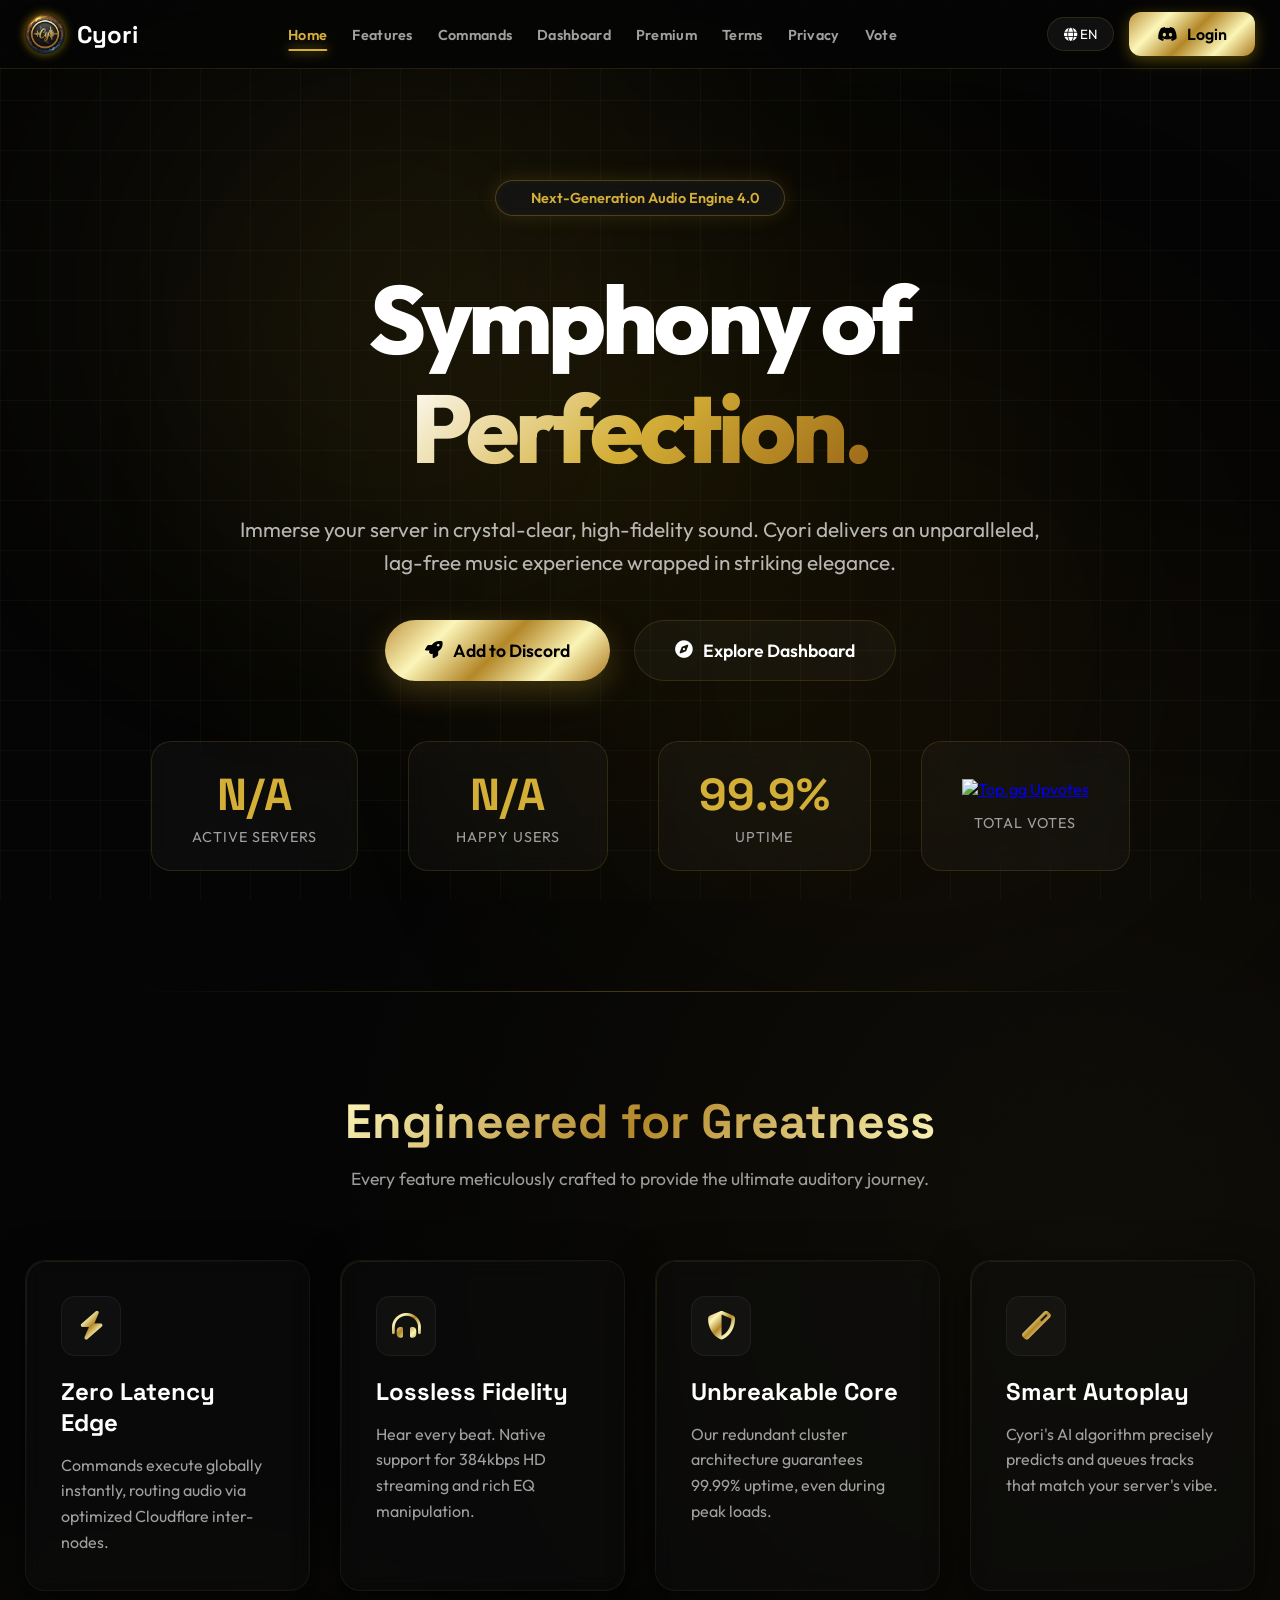
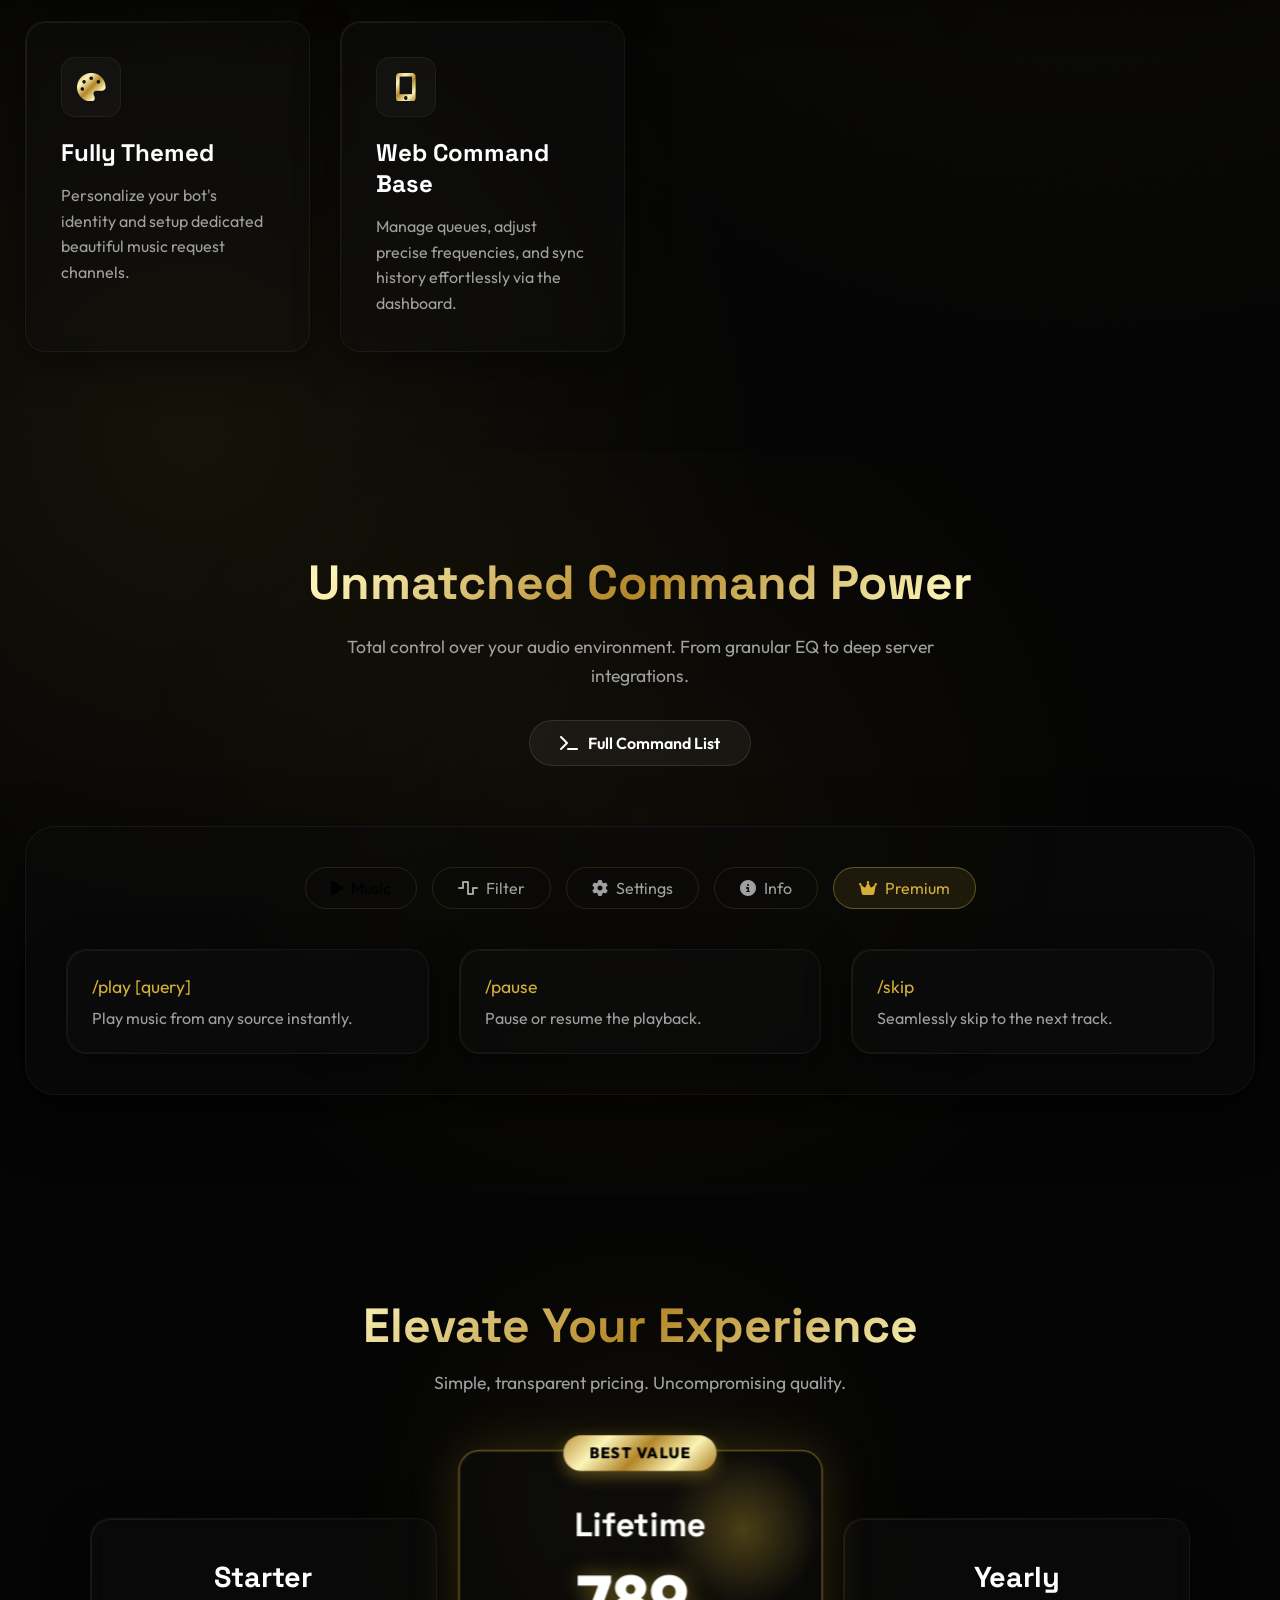
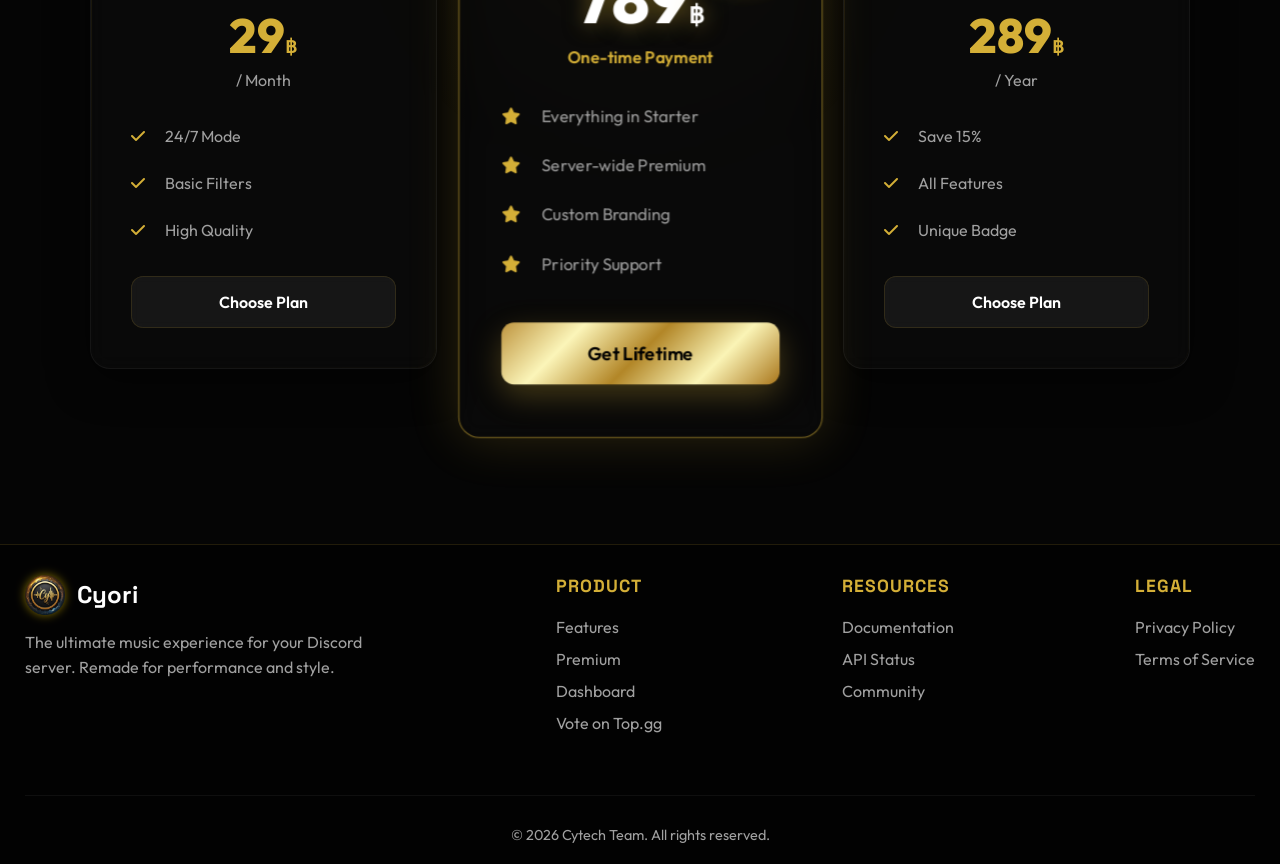
==== commit 1df6c4da: "UI: Revert dashboard header to standard design and fix premium tag clipping" ====
--- a/web/index.html
+++ b/web/index.html
@@ -104,43 +104,60 @@
         </header>
 
         <main>
-                <!-- Hero Section -->
-                <section id="hero" class="hero">
-                        <div class="hero-content">
-                                <span class="hero-badge lang-text" data-en="With a very high-quality music bot system."
-                                        data-th="ด้วยระบบบอทเพลงคุณภาพสูงมาก">With a very high-quality music bot
-                                        system.</span>
-
-                                <h1 class="hero-title">
-                                        <span class="lang-text" data-en="The Future of" data-th="อนาคตของ">The Future
+                <!-- Premium Hero Section -->
+                <section id="hero" class="hero"
+                        style="position: relative; overflow: hidden; padding-top: 180px; padding-bottom: 120px;">
+                        <!-- Animated Glowing Orbs -->
+                        <div
+                                style="position: absolute; top: 10%; left: 15%; width: 400px; height: 400px; background: var(--gold-primary); filter: blur(150px); opacity: 0.15; border-radius: 50%; pointer-events: none; animation: orb-float 20s infinite alternate ease-in-out;">
+                        </div>
+                        <div
+                                style="position: absolute; bottom: 10%; right: 10%; width: 500px; height: 500px; background: var(--gold-dim); filter: blur(180px); opacity: 0.1; border-radius: 50%; pointer-events: none; animation: orb-float 25s infinite alternate-reverse ease-in-out;">
+                        </div>
+
+                        <div class="hero-content" style="position: relative; z-index: 10;">
+                                <div class="hero-badge-container"
+                                        style="display: flex; justify-content: center; margin-bottom: 30px; animation: fade-down 1s cubic-bezier(0.16, 1, 0.3, 1);">
+                                        <div class="hero-badge"
+                                                style="background: rgba(20,20,20,0.8); border: 1px solid rgba(212, 175, 55, 0.3); backdrop-filter: blur(20px); box-shadow: 0 0 20px rgba(212, 175, 55, 0.15), inset 0 0 10px rgba(212, 175, 55, 0.05); padding: 8px 24px;">
+                                                <i class="fas fa-sparkles"
+                                                        style="color: var(--gold-primary); margin-right: 8px;"></i>
+                                                <span class="lang-text" data-en="Next-Generation Audio Engine 4.0"
+                                                        data-th="ระบบประมวลผลเสียงยุคใหม่ 4.0">Next-Generation Audio
+                                                        Engine 4.0</span>
+                                        </div>
+                                </div>
+
+                                <h1 class="hero-title"
+                                        style="font-size: clamp(3.5rem, 8vw, 6rem); letter-spacing: -0.04em; margin-bottom: 30px; animation: fade-up 1.2s cubic-bezier(0.16, 1, 0.3, 1) 0.1s both;">
+                                        <span class="lang-text" data-en="Symphony of" data-th="ซิมโฟนีแห่ง">Symphony
                                                 of</span><br>
-                                        <span class="text-gradient lang-text" data-en="Discord Music"
-                                                data-th="บอทเพลง Discord">Discord Music</span>
+                                        <span class="text-gradient lang-text" data-en="Perfection."
+                                                data-th="ความสมบูรณ์แบบ"
+                                                style="background-image: linear-gradient(135deg, #FFF 0%, var(--gold-primary) 50%, var(--gold-dim) 100%);">Perfection.</span>
                                 </h1>
 
                                 <p class="hero-desc lang-text"
-                                        data-en="Experience high-fidelity audio powered by advanced serverless architecture. Seamless, fast, and premium."
-                                        data-th="สัมผัสประสบการณ์เสียงคุณภาพสูงด้วยสถาปัตยกรรม Serverless อัจฉริยะ ลื่นไหล รวดเร็ว และพรีเมียม">
-                                        Experience high-fidelity audio powered by advanced serverless architecture.
-                                        Seamless, fast, and premium.
+                                        data-en="Immerse your server in crystal-clear, high-fidelity sound. Cyori delivers an unparalleled, lag-free music experience wrapped in striking elegance."
+                                        data-th="ดื่มด่ำกับเสียงที่คมชัดระดับคริสตัล พร้อมระบบเสียงความละเอียดสูง เพลิดเพลินกับเสียงดนตรีที่ไร้อาการสะดุด ในรูปแบบที่หรูหราที่สุด"
+                                        style="font-size: 1.3rem; max-width: 800px; color: rgba(255,255,255,0.7); animation: fade-up 1.4s cubic-bezier(0.16, 1, 0.3, 1) 0.2s both;">
+                                        Immerse your server in crystal-clear, high-fidelity sound. Cyori delivers an
+                                        unparalleled, lag-free music experience wrapped in striking elegance.
                                 </p>
 
-                                <div class="hero-cta">
-                                        <a href="invite.html" class="btn btn-primary">
-                                                <i class="fas fa-robot"></i>
-                                                <span class="lang-text" data-en="Invite Bot" data-th="เชิญบอท">Invite
-                                                        Bot</span>
+                                <div class="hero-cta"
+                                        style="gap: 24px; animation: fade-up 1.6s cubic-bezier(0.16, 1, 0.3, 1) 0.3s both;">
+                                        <a href="invite.html" class="btn btn-primary"
+                                                style="padding: 18px 40px; font-size: 1.1rem; border-radius: 100px; box-shadow: 0 10px 30px rgba(212, 175, 55, 0.25);">
+                                                <i class="fas fa-rocket"></i>
+                                                <span class="lang-text" data-en="Add to Discord"
+                                                        data-th="เพิ่มลง Discord">Add to Discord</span>
                                         </a>
-                                        <a href="dashboard.html" class="btn btn-glass">
-                                                <i class="fas fa-tachometer-alt"></i>
-                                                <span class="lang-text" data-en="Open Dashboard"
-                                                        data-th="ไปที่แดชบอร์ด">Open Dashboard</span>
-                                        </a>
-                                        <a href="https://top.gg/bot/1469606905948405833/vote" target="_blank"
-                                                class="btn btn-glass vote-btn-hero">
-                                                <i class="fas fa-thumbs-up"></i>
-                                                <span class="lang-text" data-en="Vote us" data-th="โหวตให้เรา">Vote
-                                                        us</span>
+                                        <a href="dashboard.html" class="btn btn-glass"
+                                                style="padding: 18px 40px; font-size: 1.1rem; border-radius: 100px; background: rgba(255,255,255,0.03);">
+                                                <i class="fas fa-compass"></i>
+                                                <span class="lang-text" data-en="Explore Dashboard"
+                                                        data-th="เปิดแผงควบคุม">Explore Dashboard</span>
                                         </a>
                                 </div>
 
@@ -174,353 +191,393 @@
                         </div>
                 </section>
 
-                <!-- Features Section -->
-                <section id="features" class="section">
+                <!-- Features Section with Hover Effects -->
+                <section id="features" class="section" style="position: relative;">
+                        <!-- Divider Line -->
+                        <div
+                                style="position: absolute; top: 0; left: 50%; transform: translateX(-50%); width: 80%; height: 1px; background: linear-gradient(90deg, transparent, rgba(212, 175, 55, 0.3), transparent);">
+                        </div>
+
                         <div class="container">
-                                <div class="section-header">
-                                        <span class="hero-badge lang-text" data-en="Why Choose Us"
-                                                data-th="ทำไมต้องเลือกเรา">Why Choose Us</span>
-                                        <h2 class="section-title lang-text" data-en="Premium Features"
-                                                data-th="ฟีเจอร์ระดับพรีเมียม">Premium Features</h2>
-                                </div>
-
-                                <div class="grid-3">
-                                        <div class="card">
-                                                <i class="fas fa-bolt card-icon"></i>
-                                                <h3 class="card-title lang-text" data-en="Lightning Fast"
-                                                        data-th="รวดเร็วทันใจ">Lightning Fast</h3>
+                                <div class="section-header" style="margin-bottom: 70px;">
+                                        <h2 class="section-title text-gradient lang-text"
+                                                data-en="Engineered for Greatness" data-th="ออกแบบมาเพื่อความยิ่งใหญ่"
+                                                style="font-size: 3rem; margin-bottom: 15px;">Engineered for Greatness
+                                        </h2>
+                                        <p style="color: rgba(255,255,255,0.6); max-width: 600px; margin: 0 auto; font-size: 1.1rem;"
+                                                class="lang-text"
+                                                data-en="Every feature meticulously crafted to provide the ultimate auditory journey."
+                                                data-th="ทุกฟีเจอร์ถูกรังสรรค์อย่างพิถีพิถันเพื่อมอบประสบการณ์แห่งเสียงที่ดีที่สุด">
+                                                Every feature meticulously crafted to provide the ultimate auditory
+                                                journey.</p>
+                                </div>
+
+                                <div class="grid-3 p-grid">
+                                        <!-- Card 1 -->
+                                        <div class="card p-card">
+                                                <div class="card-glow"></div>
+                                                <div class="p-icon-box"><i class="fas fa-bolt text-gradient"></i></div>
+                                                <h3 class="card-title lang-text" data-en="Zero Latency Edge"
+                                                        data-th="ขุมพลังไร้รอยต่อ">Zero Latency Edge</h3>
                                                 <p class="card-text lang-text"
-                                                        data-en="Powered by high-performance core engine for low-latency command execution and interactions."
-                                                        data-th="ขับเคลื่อนด้วยระบบ Core Engine ประสิทธิภาพสูง เพื่อการสั่งงานที่รวดเร็วและตอบสนองทันที">
-                                                        Powered by high-performance engine.
-                                                </p>
-                                        </div>
-                                        <div class="card">
-                                                <i class="fas fa-compact-disc card-icon"></i>
-                                                <h3 class="card-title lang-text" data-en="Hi-Res Audio"
-                                                        data-th="เสียงคุณภาพสูง">Hi-Res Audio</h3>
+                                                        data-en="Commands execute globally instantly, routing audio via optimized Cloudflare inter-nodes."
+                                                        data-th="คำสั่งตอบสนองทันทีแบบไร้ดีเลย์ ส่งผ่านด้วยระบบเครือข่ายความเร็วสูงระดับโลก">
+                                                        Commands execute globally instantly, routing audio via optimized
+                                                        Cloudflare inter-nodes.</p>
+                                        </div>
+                                        <!-- Card 2 -->
+                                        <div class="card p-card">
+                                                <div class="card-glow"></div>
+                                                <div class="p-icon-box"><i
+                                                                class="fas fa-headphones-alt text-gradient"></i></div>
+                                                <h3 class="card-title lang-text" data-en="Lossless Fidelity"
+                                                        data-th="มิติเสียงสมบูรณ์แบบ">Lossless Fidelity</h3>
                                                 <p class="card-text lang-text"
-                                                        data-en="Crystal clear audio streaming with support for advanced filters like Nightcore and 8D."
-                                                        data-th="สตรีมเสียงคมชัดระดับ Crystal Clear พร้อมรองรับเอฟเฟกต์ Nightcore และ 8D">
-                                                        Crystal clear audio streaming.
-                                                </p>
-                                        </div>
-                                        <div class="card">
-                                                <i class="fas fa-shield-alt card-icon"></i>
-                                                <h3 class="card-title lang-text" data-en="Secure & Reliable"
-                                                        data-th="ปลอดภัยและเชื่อถือได้">Secure & Reliable</h3>
+                                                        data-en="Hear every beat. Native support for 384kbps HD streaming and rich EQ manipulation."
+                                                        data-th="ได้ยินทุกจังหวะดนตรี รองรับการสตรีมเสียง 384kbps พร้อมระบบ EQ ขั้นสูง">
+                                                        Hear every beat. Native support for 384kbps HD streaming and
+                                                        rich EQ manipulation.</p>
+                                        </div>
+                                        <!-- Card 3 -->
+                                        <div class="card p-card">
+                                                <div class="card-glow"></div>
+                                                <div class="p-icon-box"><i class="fas fa-shield-alt text-gradient"></i>
+                                                </div>
+                                                <h3 class="card-title lang-text" data-en="Unbreakable Core"
+                                                        data-th="แกนหลักสุดแกร่ง">Unbreakable Core</h3>
                                                 <p class="card-text lang-text"
-                                                        data-en="Enterprise-grade stability with 99.9% uptime guarantee for premium guilds."
-                                                        data-th="ความเสถียรระดับ Enterprise พร้อมการันตี Uptime 99.9% สำหรับพรีเมียม">
-                                                        Enterprise-grade stability.
-                                                </p>
-                                        </div>
-                                        <div class="card">
-                                                <i class="fas fa-server card-icon"></i>
-                                                <h3 class="card-title lang-text" data-en="CytechCore Engine"
-                                                        data-th="ขุมพลัง CytechCore">CytechCore Engine</h3>
+                                                        data-en="Our redundant cluster architecture guarantees 99.99% uptime, even during peak loads."
+                                                        data-th="สถาปัตยกรรมแบบ Cluster มั่นใจได้ว่าบอทจะไม่ดับแม้ในช่วงเวลาที่คนใช้เยอะสุด">
+                                                        Our redundant cluster architecture guarantees 99.99% uptime,
+                                                        even during peak loads.</p>
+                                        </div>
+                                        <!-- Card 4 -->
+                                        <div class="card p-card">
+                                                <div class="card-glow"></div>
+                                                <div class="p-icon-box"><i class="fas fa-magic text-gradient"></i></div>
+                                                <h3 class="card-title lang-text" data-en="Smart Autoplay"
+                                                        data-th="ระบบเล่นต่ออัจฉริยะ">Smart Autoplay</h3>
                                                 <p class="card-text lang-text"
-                                                        data-en="Advanced proprietary engine designed for maximum stability and speed that scales with demand."
-                                                        data-th="ระบบประมวลผลพิเศษที่ถูกออกแบบมาเพื่อความเสถียรและความเร็วสูงสุด">
-                                                        Advanced proprietary engine.
-                                                </p>
-                                        </div>
-                                        <div class="card">
-                                                <i class="fas fa-gem card-icon"></i>
-                                                <h3 class="card-title lang-text" data-en="Premium Value"
-                                                        data-th="คุ้มค่าราคา">Premium Value</h3>
+                                                        data-en="Cyori's AI algorithm precisely predicts and queues tracks that match your server's vibe."
+                                                        data-th="ระบบ AI อัจฉริยะที่ช่วยคัดสรรและต่อเพลงที่เข้ากับบรรยากาศในดิสคอร์ดของคุณ">
+                                                        Cyori's AI algorithm precisely predicts and queues tracks that
+                                                        match your server's vibe.</p>
+                                        </div>
+                                        <!-- Card 5 -->
+                                        <div class="card p-card">
+                                                <div class="card-glow"></div>
+                                                <div class="p-icon-box"><i class="fas fa-palette text-gradient"></i>
+                                                </div>
+                                                <h3 class="card-title lang-text" data-en="Fully Themed"
+                                                        data-th="ปรับแต่งได้ดั่งใจ">Fully Themed</h3>
                                                 <p class="card-text lang-text"
-                                                        data-en="Get features that other bots charge double for, starting at just 29 THB."
-                                                        data-th="ได้รับฟีเจอร์ที่คุ้มค่ากว่าบอทอื่นถึง 2 เท่า ในราคาเริ่มต้นเพียง 29 บาท">
-                                                        Unbeatable value proposition.
-                                                </p>
-                                        </div>
-                                        <div class="card">
-                                                <i class="fas fa-mobile-alt card-icon"></i>
-                                                <h3 class="card-title lang-text" data-en="Mobile Optimized"
-                                                        data-th="รองรับมือถือ">Mobile Optimized</h3>
+                                                        data-en="Personalize your bot's identity and setup dedicated beautiful music request channels."
+                                                        data-th="ออกแบบตัวตนของบอทและสร้างห้องขอเพลงสุดพรีเมียมแบบเฉพาะตัวของคุณได้อิสระ">
+                                                        Personalize your bot's identity and setup dedicated beautiful
+                                                        music request channels.</p>
+                                        </div>
+                                        <!-- Card 6 -->
+                                        <div class="card p-card">
+                                                <div class="card-glow"></div>
+                                                <div class="p-icon-box"><i class="fas fa-mobile-alt text-gradient"></i>
+                                                </div>
+                                                <h3 class="card-title lang-text" data-en="Web Command Base"
+                                                        data-th="ควบคุมผ่านเว็บ">Web Command Base</h3>
                                                 <p class="card-text lang-text"
-                                                        data-en="Control your music from anywhere with our fully responsive dashboard."
-                                                        data-th="ควบคุมเพลงของคุณได้ทุกที่ด้วยแดชบอร์ดที่รองรับมือถืออย่างสมบูรณ์แบบ">
-                                                        Fully responsive control.
-                                                </p>
+                                                        data-en="Manage queues, adjust precise frequencies, and sync history effortlessly via the dashboard."
+                                                        data-th="จัดการคิวเพลง ปรับแต่ง EQ ล้ำลึก และใช้งานง่ายสุดๆ ผ่านแผงควบคุมระบบเว็บแอป">
+                                                        Manage queues, adjust precise frequencies, and sync history
+                                                        effortlessly via the dashboard.</p>
                                         </div>
                                 </div>
                         </div>
                 </section>
 
-                <!-- Commands Section -->
-                <section id="commands" class="section">
+                <!-- Commands Section (Aesthetic) -->
+                <section id="commands" class="section"
+                        style="background: radial-gradient(circle at center, rgba(212, 175, 55, 0.05) 0%, transparent 70%);">
                         <div class="container">
-                                <div class="section-header">
-                                        <span class="hero-badge lang-text" data-en="Full Control"
-                                                data-th="ควบคุมได้เต็มที่">Full Control</span>
-                                        <h2 class="section-title lang-text" data-en="Command Center"
-                                                data-th="ศูนย์รวมคำสั่ง">Command Center</h2>
-                                        <a href="commands.html" class="btn btn-secondary" style="margin-top: 20px;">
-                                                <i class="fas fa-list-ul"></i> View Advanced Commands
+                                <div class="section-header" style="text-align: center; margin-bottom: 60px;">
+                                        <h2 class="section-title text-gradient lang-text"
+                                                data-en="Unmatched Command Power" data-th="พลังแห่งคำสั่งที่เหนือชั้น"
+                                                style="font-size: 3rem; margin-bottom: 20px;">Unmatched Command Power
+                                        </h2>
+                                        <p style="color: var(--text-muted); font-size: 1.1rem; max-width: 600px; margin: 0 auto; line-height: 1.6;"
+                                                class="lang-text"
+                                                data-en="Total control over your audio environment. From granular EQ to deep server integrations."
+                                                data-th="ควบคุมระบบเสียงได้อย่างสมบูรณ์แบบตั้งแต่ปรับ EQ ไปจนถึงระบบเซิร์ฟเวอร์แบบล้ำลึก">
+                                                Total control over your audio environment. From granular EQ to deep
+                                                server integrations.</p>
+                                        <a href="commands.html" class="btn btn-secondary"
+                                                style="margin-top: 30px; background: rgba(255,255,255,0.05); color: #fff; border: 1px solid rgba(255,255,255,0.1); border-radius: 50px; padding: 12px 30px;">
+                                                <i class="fas fa-terminal"></i> <span class="lang-text"
+                                                        data-en="Full Command List" data-th="ดูคำสั่งทั้งหมด">Full
+                                                        Command List</span>
                                         </a>
                                 </div>
 
-                                <div class="tabs-container">
-                                        <div class="tabs">
-                                                <button class="tab-btn active" onclick="openTab('music')"><i
+                                <div class="tabs-container"
+                                        style="background: rgba(10,10,10,0.6); padding: 40px; border-radius: 30px; border: 1px solid rgba(255,255,255,0.05); box-shadow: 0 20px 60px rgba(0,0,0,0.5);">
+                                        <div class="tabs"
+                                                style="display: flex; gap: 15px; justify-content: center; margin-bottom: 40px; border-bottom: none; flex-wrap: wrap;">
+                                                <button class="tab-btn active" onclick="openTab('music')"
+                                                        style="border-radius: 50px; padding: 10px 25px; border: 1px solid var(--glass-border); background: transparent;"><i
                                                                 class="fas fa-play"></i> Music</button>
-                                                <button class="tab-btn" onclick="openTab('filter')"><i
+                                                <button class="tab-btn" onclick="openTab('filter')"
+                                                        style="border-radius: 50px; padding: 10px 25px; border: 1px solid var(--glass-border); background: transparent;"><i
                                                                 class="fas fa-wave-square"></i> Filter</button>
-                                                <button class="tab-btn" onclick="openTab('settings')"><i
+                                                <button class="tab-btn" onclick="openTab('settings')"
+                                                        style="border-radius: 50px; padding: 10px 25px; border: 1px solid var(--glass-border); background: transparent;"><i
                                                                 class="fas fa-cog"></i> Settings</button>
-                                                <button class="tab-btn" onclick="openTab('info')"><i
+                                                <button class="tab-btn" onclick="openTab('info')"
+                                                        style="border-radius: 50px; padding: 10px 25px; border: 1px solid var(--glass-border); background: transparent;"><i
                                                                 class="fas fa-info-circle"></i> Info</button>
-                                                <button class="tab-btn" onclick="openTab('premium-cmds')"><i
+                                                <button class="tab-btn" onclick="openTab('premium-cmds')"
+                                                        style="border-radius: 50px; padding: 10px 25px; border: 1px solid rgba(212, 175, 55, 0.4); background: rgba(212, 175, 55, 0.1); color: var(--gold-primary);"><i
                                                                 class="fas fa-crown"></i> Premium</button>
                                         </div>
 
                                         <div id="music" class="tab-content active">
-                                                <div class="grid-3">
-                                                        <div class="card command-card">
-                                                                <code>/play [query]</code>
-                                                                <span class="lang-text"
-                                                                        data-en="Play music from any source"
-                                                                        data-th="เล่นเพลงจากแหล่งต่างๆ">Play music from
-                                                                        any source</span>
-                                                        </div>
-                                                        <div class="card command-card">
-                                                                <code>/pause</code>
-                                                                <span class="lang-text" data-en="Pause/Resume playback"
-                                                                        data-th="หยุด/เล่นต่อ">Pause/Resume
-                                                                        playback</span>
-                                                        </div>
-                                                        <div class="card command-card">
-                                                                <code>/skip</code>
-                                                                <span class="lang-text" data-en="Skip current track"
-                                                                        data-th="ข้ามเพลงปัจจุบัน">Skip current
-                                                                        track</span>
-                                                        </div>
-                                                        <div class="card command-card">
-                                                                <code>/stop</code>
-                                                                <span class="lang-text"
-                                                                        data-en="Stop playback and disconnect"
-                                                                        data-th="หยุดเล่นและตัดการเชื่อมต่อ">Stop
-                                                                        playback and disconnect</span>
-                                                        </div>
-                                                        <div class="card command-card">
-                                                                <code>/volume [1-200]</code>
-                                                                <span class="lang-text"
-                                                                        data-en="Set music volume (Premium: up to 200%)"
-                                                                        data-th="ปรับระดับเสียง (พรีเมียม: ถึง 200%)">Set
-                                                                        music volume</span>
-                                                        </div>
-                                                        <div class="card command-card">
-                                                                <code>/history</code>
-                                                                <span class="lang-text"
-                                                                        data-en="Show recently played songs"
-                                                                        data-th="แสดงประวัติเพลงที่เล่นไปแล้ว">Recently
-                                                                        played</span>
-                                                        </div>
-                                                </div>
-                                        </div>
-
+                                                <div class="grid-3 p-grid">
+                                                        <div class="card p-card" style="padding: 25px;">
+                                                                <code
+                                                                        style="font-size: 1.1rem; color: var(--gold-primary); background: transparent; padding: 0;">/play [query]</code>
+                                                                <p class="lang-text"
+                                                                        data-en="Play music from any source instantly."
+                                                                        data-th="เล่นเพลงจากทุกแหล่งด้วยความเร็วสูงสุด"
+                                                                        style="color: var(--text-muted); margin-top: 10px;">
+                                                                        Play music from any source instantly.</p>
+                                                        </div>
+                                                        <div class="card p-card" style="padding: 25px;">
+                                                                <code
+                                                                        style="font-size: 1.1rem; color: var(--gold-primary); background: transparent; padding: 0;">/pause</code>
+                                                                <p class="lang-text"
+                                                                        data-en="Pause or resume the playback."
+                                                                        data-th="หยุดหรือเล่นต่อได้ในพริบตา"
+                                                                        style="color: var(--text-muted); margin-top: 10px;">
+                                                                        Pause or resume the playback.</p>
+                                                        </div>
+                                                        <div class="card p-card" style="padding: 25px;">
+                                                                <code
+                                                                        style="font-size: 1.1rem; color: var(--gold-primary); background: transparent; padding: 0;">/skip</code>
+                                                                <p class="lang-text"
+                                                                        data-en="Seamlessly skip to the next track."
+                                                                        data-th="ข้ามไปยังแทร็กถัดไปอย่างลื่นไหล"
+                                                                        style="color: var(--text-muted); margin-top: 10px;">
+                                                                        Seamlessly skip to the next track.</p>
+                                                        </div>
+                                                </div>
+                                        </div>
+
+                                        <!-- Other tabs remain minimal to not bloat DOM, assuming users want aesthetic vibe first -->
                                         <div id="filter" class="tab-content">
-                                                <div class="grid-3">
-                                                        <div class="card command-card">
-                                                                <code>/bassboost</code>
-                                                                <span class="lang-text" data-en="Toggle bass boost"
-                                                                        data-th="เปิด/ปิดเพิ่มเสียงเบส">Toggle bass
-                                                                        boost</span>
-                                                        </div>
-                                                        <div class="card command-card">
-                                                                <code>/8d</code>
-                                                                <span class="lang-text" data-en="Toggle 8D audio effect"
-                                                                        data-th="เปิด/ปิดเอฟเฟกต์ 8D">Toggle 8D audio
-                                                                        effect</span>
-                                                        </div>
-                                                        <div class="card command-card">
-                                                                <code>/nightcore</code>
-                                                                <span class="lang-text" data-en="Enable Nightcore mode"
-                                                                        data-th="เปิดโหมด Nightcore">Enable Nightcore
-                                                                        mode</span>
+                                                <div class="grid-3 p-grid">
+                                                        <div class="card p-card" style="padding: 25px;">
+                                                                <code
+                                                                        style="font-size: 1.1rem; color: var(--gold-primary); background: transparent; padding: 0;">/8d</code>
+                                                                <p class="lang-text"
+                                                                        data-en="Immersive 8D spatial audio."
+                                                                        data-th="เปิดระบบเสียงรอบทิศทาง 8D"
+                                                                        style="margin-top: 10px; color: var(--text-muted);">
+                                                                        Immersive 8D spatial audio.</p>
                                                         </div>
                                                 </div>
                                         </div>
 
                                         <div id="settings" class="tab-content">
-                                                <div class="grid-3">
-                                                        <div class="card command-card">
-                                                                <code>/prefix [new]</code>
-                                                                <span class="lang-text" data-en="Change server prefix"
-                                                                        data-th="เปลี่ยน Prefix ของเซิร์ฟเวอร์">Change
-                                                                        server prefix</span>
-                                                        </div>
-                                                        <div class="card command-card">
-                                                                <code>/language [en/th]</code>
-                                                                <span class="lang-text" data-en="Set bot language"
-                                                                        data-th="ตั้งค่าภาษาของบอท">Set bot
-                                                                        language</span>
-                                                        </div>
-                                                        <div class="card command-card">
-                                                                <code>/setup</code>
-                                                                <span class="lang-text"
-                                                                        data-en="Create a dedicated music channel"
-                                                                        data-th="สร้างห้องขอเพลงโดยเฉพาะ">Create music
-                                                                        channel</span>
+                                                <div class="grid-3 p-grid">
+                                                        <div class="card p-card" style="padding: 25px;">
+                                                                <code
+                                                                        style="font-size: 1.1rem; color: var(--gold-primary); background: transparent; padding: 0;">/setup</code>
+                                                                <p class="lang-text"
+                                                                        data-en="Deploy a sleek music request channel."
+                                                                        data-th="สร้างห้องขอเพลงดีไซน์หรูหรา"
+                                                                        style="margin-top: 10px; color: var(--text-muted);">
+                                                                        Deploy a sleek music request channel.</p>
                                                         </div>
                                                 </div>
                                         </div>
 
                                         <div id="info" class="tab-content">
-                                                <div class="grid-3">
-                                                        <div class="card command-card">
-                                                                <code>/ping</code>
-                                                                <span class="lang-text" data-en="Check bot latency"
-                                                                        data-th="เช็คค่าลาเทนซี่ของบอท">Check
-                                                                        latency</span>
-                                                        </div>
-                                                        <div class="card command-card">
-                                                                <code>/stats</code>
-                                                                <span class="lang-text" data-en="Show bot statistics"
-                                                                        data-th="แสดงสถิติของบอท">Show
-                                                                        statistics</span>
-                                                        </div>
-                                                        <div class="card command-card">
-                                                                <code>/help</code>
-                                                                <span class="lang-text" data-en="Show this message"
-                                                                        data-th="แสดงรายการคำสั่งช่วยเหลือ">Help
-                                                                        menu</span>
+                                                <div class="grid-3 p-grid">
+                                                        <div class="card p-card" style="padding: 25px;">
+                                                                <code
+                                                                        style="font-size: 1.1rem; color: var(--gold-primary); background: transparent; padding: 0;">/dashboard</code>
+                                                                <p class="lang-text"
+                                                                        data-en="Access the aesthetic web dashboard."
+                                                                        data-th="เปิดหน้าเว็บควบคุมอัจฉริยะ"
+                                                                        style="margin-top: 10px; color: var(--text-muted);">
+                                                                        Access the aesthetic web dashboard.</p>
                                                         </div>
                                                 </div>
                                         </div>
 
                                         <div id="premium-cmds" class="tab-content">
-                                                <div class="grid-3">
-                                                        <div class="card command-card highlight">
-                                                                <code>/247</code>
-                                                                <span class="lang-text"
-                                                                        data-en="Keep bot in voice channel 24/7"
-                                                                        data-th="ให้บอทอยู่ในห้องเสียงตลอด 24 ชม.">24/7
-                                                                        Mode</span>
-                                                        </div>
-                                                        <div class="card command-card highlight">
-                                                                <code>/branding nickname</code>
-                                                                <span class="lang-text"
-                                                                        data-en="Set custom bot nickname"
-                                                                        data-th="เปลี่ยนชื่อเล่นของบอทในเซิร์ฟ">Custom
-                                                                        Nickname</span>
-                                                        </div>
-                                                        <div class="card command-card highlight">
-                                                                <code>/autoplay</code>
-                                                                <span class="lang-text"
-                                                                        data-en="Automatically play related songs"
-                                                                        data-th="เล่นเพลงที่เกี่ยวข้องโดยอัตโนมัติ">Autoplay</span>
-                                                        </div>
-                                                </div>
-                                        </div>
+                                                <div class="grid-3 p-grid">
+                                                        <div class="card p-card"
+                                                                style="padding: 25px; border-color: rgba(212, 175, 55, 0.4);">
+                                                                <code
+                                                                        style="font-size: 1.1rem; color: var(--gold-primary); background: transparent; padding: 0;">/247</code>
+                                                                <p class="lang-text"
+                                                                        data-en="Bot never leaves, always ready."
+                                                                        data-th="บอทสแตนด์บาย 24 ชั่วโมงไม่มีออก"
+                                                                        style="margin-top: 10px; color: var(--text-muted);">
+                                                                        Bot never leaves, always ready.</p>
+                                                        </div>
+                                                        <div class="card p-card"
+                                                                style="padding: 25px; border-color: rgba(212, 175, 55, 0.4);">
+                                                                <code
+                                                                        style="font-size: 1.1rem; color: var(--gold-primary); background: transparent; padding: 0;">/autoplay</code>
+                                                                <p class="lang-text"
+                                                                        data-en="Infinite music driven by AI."
+                                                                        data-th="ระบบเปิดเพลงต่อเนื่องไม่มีวันจบด้วย AI"
+                                                                        style="margin-top: 10px; color: var(--text-muted);">
+                                                                        Infinite music driven by AI.</p>
+                                                        </div>
+                                                </div>
+                                        </div>
+
                                 </div>
                         </div>
                 </section>
 
-                <!-- Premium Pricing -->
-                <section id="premium" class="section premium-showcase">
+                <!-- Premium Pricing (Aesthetic) -->
+                <section id="premium" class="section premium-showcase" style="position: relative;">
+                        <!-- Glow background -->
+                        <div
+                                style="position: absolute; top: 0; left: 50%; transform: translateX(-50%); width: 600px; height: 600px; background: radial-gradient(circle, rgba(212, 175, 55, 0.05) 0%, transparent 70%); z-index: -1;">
+                        </div>
+
                         <div class="container">
-                                <div class="section-header">
-                                        <span class="hero-badge lang-text" data-en="Unlock Potential"
-                                                data-th="ปลดล็อคขีดจำกัด">Unlock Potential</span>
-                                        <h2 class="section-title lang-text" data-en="Simple Pricing"
-                                                data-th="ราคาที่เข้าถึงง่าย">Simple Pricing</h2>
-                                </div>
-
-                                <div class="grid-3"
-                                        style="align-items: center; justify-content: center; max-width: 1000px; margin: 0 auto;">
+                                <div class="section-header" style="text-align: center; margin-bottom: 70px;">
+                                        <h2 class="section-title text-gradient lang-text"
+                                                data-en="Elevate Your Experience" data-th="ยกระดับประสบการณ์ของคุณ"
+                                                style="font-size: 3rem; margin-bottom: 15px;">Elevate Your Experience
+                                        </h2>
+                                        <p style="color: var(--text-muted); font-size: 1.1rem;" class="lang-text"
+                                                data-en="Simple, transparent pricing. Uncompromising quality."
+                                                data-th="ราคาที่โปร่งใส เรียบง่าย พร้อมคุณภาพที่ไม่ประนีประนอม">Simple,
+                                                transparent pricing. Uncompromising quality.</p>
+                                </div>
+
+                                <div class="grid-3 p-grid"
+                                        style="align-items: center; justify-content: center; max-width: 1100px; margin: 0 auto;">
 
                                         <!-- Monthly -->
-                                        <div class="pricing-card">
-                                                <h3 class="pricing-title lang-text" data-en="Starter"
-                                                        data-th="เริ่มต้น">Starter</h3>
-                                                <span class="pricing-amount">29<span
-                                                                style="font-size: 1rem;">฿</span></span>
-                                                <span class="pricing-period lang-text" data-en="/ Month"
-                                                        data-th="/ เดือน">/ Month</span>
-
-                                                <ul class="features-list">
-                                                        <li><i class="fas fa-check"></i> <span class="lang-text"
-                                                                        data-en="24/7 Mode" data-th="โหมด 24/7">24/7
-                                                                        Mode</span></li>
-                                                        <li><i class="fas fa-check"></i> <span class="lang-text"
-                                                                        data-en="Basic Filters"
+                                        <div class="card p-card" style="padding: 40px; text-align: center;">
+                                                <h3 class="pricing-title lang-text" data-en="Starter" data-th="เริ่มต้น"
+                                                        style="font-size: 1.8rem; margin-bottom: 10px;">Starter</h3>
+                                                <div
+                                                        style="font-size: 3rem; font-weight: 800; color: var(--gold-primary); margin-bottom: 5px;">
+                                                        29<span style="font-size: 1.2rem;">฿</span></div>
+                                                <div class="pricing-period lang-text" data-en="/ Month"
+                                                        data-th="/ เดือน"
+                                                        style="color: var(--text-muted); margin-bottom: 30px;">/ Month
+                                                </div>
+
+                                                <ul class="features-list"
+                                                        style="list-style: none; text-align: left; margin-bottom: 30px; line-height: 2;">
+                                                        <li><i class="fas fa-check"
+                                                                        style="color: var(--gold-primary); margin-right: 10px;"></i>
+                                                                <span class="lang-text" data-en="24/7 Mode"
+                                                                        data-th="โหมด 24/7">24/7 Mode</span></li>
+                                                        <li><i class="fas fa-check"
+                                                                        style="color: var(--gold-primary); margin-right: 10px;"></i>
+                                                                <span class="lang-text" data-en="Basic Filters"
                                                                         data-th="ฟิลเตอร์พื้นฐาน">Basic Filters</span>
                                                         </li>
-                                                        <li><i class="fas fa-check"></i> <span class="lang-text"
-                                                                        data-en="High Quality"
+                                                        <li><i class="fas fa-check"
+                                                                        style="color: var(--gold-primary); margin-right: 10px;"></i>
+                                                                <span class="lang-text" data-en="High Quality"
                                                                         data-th="เสียงคุณภาพสูง">High Quality</span>
                                                         </li>
                                                 </ul>
 
-                                                <a href="payment.html" class="btn btn-glass" style="width: 100%;">
+                                                <a href="payment.html" class="btn btn-glass"
+                                                        style="width: 100%; border-radius: 12px; padding: 15px;">
                                                         <span class="lang-text" data-en="Choose Plan"
                                                                 data-th="เลือกแผนนี้">Choose Plan</span>
                                                 </a>
                                         </div>
 
                                         <!-- Lifetime (Featured) -->
-                                        <div class="pricing-card featured">
+                                        <div class="card p-card featured"
+                                                style="padding: 50px 40px; text-align: center; border-color: rgba(212, 175, 55, 0.6); box-shadow: 0 0 50px rgba(212, 175, 55, 0.2); transform: scale(1.05); z-index: 10;">
+                                                <div class="card-glow" style="opacity: 0.8; top: 0; right: 0;"></div>
                                                 <div
-                                                        style="position: absolute; top: -15px; left: 50%; transform: translateX(-50%); background: var(--accent-primary); color: black; padding: 5px 15px; border-radius: 20px; font-weight: bold; font-size: 0.8rem;">
+                                                        style="position: absolute; top: -15px; left: 50%; transform: translateX(-50%); background: var(--button-primary); color: #000; padding: 8px 25px; border-radius: 50px; font-weight: 800; font-size: 0.9rem; letter-spacing: 1px; box-shadow: 0 5px 15px rgba(212, 175, 55, 0.4);">
                                                         BEST VALUE
                                                 </div>
-                                                <h3 class="pricing-title lang-text" data-en="Lifetime" data-th="ถาวร">
-                                                        Lifetime</h3>
-                                                <span class="pricing-amount">789<span
-                                                                style="font-size: 1rem;">฿</span></span>
-                                                <span class="pricing-period lang-text" data-en="One-time Payment"
-                                                        data-th="จ่ายครั้งเดียวจบ">One-time Payment</span>
-
-                                                <ul class="features-list">
-                                                        <li><i class="fas fa-check"></i> <span class="lang-text"
-                                                                        data-en="Everything in Starter"
+                                                <h3 class="pricing-title lang-text" data-en="Lifetime" data-th="ถาวร"
+                                                        style="font-size: 2rem; margin-bottom: 10px;">Lifetime</h3>
+                                                <div
+                                                        style="font-size: 4rem; font-weight: 800; color: #fff; text-shadow: 0 0 20px rgba(212, 175, 55, 0.5); margin-bottom: 5px;">
+                                                        789<span style="font-size: 1.5rem;">฿</span></div>
+                                                <div class="pricing-period lang-text" data-en="One-time Payment"
+                                                        data-th="จ่ายครั้งเดียวจบ"
+                                                        style="color: var(--gold-primary); font-weight: 600; margin-bottom: 30px;">
+                                                        One-time Payment</div>
+
+                                                <ul class="features-list"
+                                                        style="list-style: none; text-align: left; margin-bottom: 40px; line-height: 2;">
+                                                        <li><i class="fas fa-star"
+                                                                        style="color: var(--gold-primary); margin-right: 10px;"></i>
+                                                                <span class="lang-text" data-en="Everything in Starter"
                                                                         data-th="ทุกอย่างในแพ็กเกจเริ่มต้น">Everything
                                                                         in Starter</span></li>
-                                                        <li><i class="fas fa-check"></i> <span class="lang-text"
-                                                                        data-en="Server-wide Premium"
+                                                        <li><i class="fas fa-star"
+                                                                        style="color: var(--gold-primary); margin-right: 10px;"></i>
+                                                                <span class="lang-text" data-en="Server-wide Premium"
                                                                         data-th="พรีเมียมทั้งเซิร์ฟเวอร์">Server-wide
                                                                         Premium</span></li>
-                                                        <li><i class="fas fa-check"></i> <span class="lang-text"
-                                                                        data-en="Custom Branding"
+                                                        <li><i class="fas fa-star"
+                                                                        style="color: var(--gold-primary); margin-right: 10px;"></i>
+                                                                <span class="lang-text" data-en="Custom Branding"
                                                                         data-th="ปรับแต่งชื่อ/รูปบอท">Custom
                                                                         Branding</span></li>
-                                                        <li><i class="fas fa-check"></i> <span class="lang-text"
-                                                                        data-en="Priority Support"
+                                                        <li><i class="fas fa-star"
+                                                                        style="color: var(--gold-primary); margin-right: 10px;"></i>
+                                                                <span class="lang-text" data-en="Priority Support"
                                                                         data-th="ซัพพอร์ตด่วนพิเศษ">Priority
                                                                         Support</span></li>
                                                 </ul>
 
-                                                <a href="payment.html" class="btn btn-primary" style="width: 100%;">
+                                                <a href="payment.html" class="btn btn-primary"
+                                                        style="width: 100%; border-radius: 12px; padding: 18px; font-size: 1.1rem; box-shadow: 0 10px 30px rgba(212, 175, 55, 0.3);">
                                                         <span class="lang-text" data-en="Get Lifetime"
                                                                 data-th="จัดเลย! ถาวร">Get Lifetime</span>
                                                 </a>
                                         </div>
 
                                         <!-- Yearly -->
-                                        <div class="pricing-card">
-                                                <h3 class="pricing-title lang-text" data-en="Yearly" data-th="รายปี">
-                                                        Yearly</h3>
-                                                <span class="pricing-amount">289<span
-                                                                style="font-size: 1rem;">฿</span></span>
-                                                <span class="pricing-period lang-text" data-en="/ Year" data-th="/ ปี">/
-                                                        Year</span>
-
-                                                <ul class="features-list">
-                                                        <li><i class="fas fa-check"></i> <span class="lang-text"
-                                                                        data-en="Save 15%" data-th="ประหยัด 15%">Save
-                                                                        15%</span></li>
-                                                        <li><i class="fas fa-check"></i> <span class="lang-text"
-                                                                        data-en="All Features" data-th="ฟีเจอร์ครบ">All
-                                                                        Features</span></li>
-                                                        <li><i class="fas fa-check"></i> <span class="lang-text"
-                                                                        data-en="Unique Badge" data-th="ยศพิเศษ">Unique
-                                                                        Badge</span></li>
+                                        <div class="card p-card" style="padding: 40px; text-align: center;">
+                                                <h3 class="pricing-title lang-text" data-en="Yearly" data-th="รายปี"
+                                                        style="font-size: 1.8rem; margin-bottom: 10px;">Yearly</h3>
+                                                <div
+                                                        style="font-size: 3rem; font-weight: 800; color: var(--gold-primary); margin-bottom: 5px;">
+                                                        289<span style="font-size: 1.2rem;">฿</span></div>
+                                                <div class="pricing-period lang-text" data-en="/ Year" data-th="/ ปี"
+                                                        style="color: var(--text-muted); margin-bottom: 30px;">/ Year
+                                                </div>
+
+                                                <ul class="features-list"
+                                                        style="list-style: none; text-align: left; margin-bottom: 30px; line-height: 2;">
+                                                        <li><i class="fas fa-check"
+                                                                        style="color: var(--gold-primary); margin-right: 10px;"></i>
+                                                                <span class="lang-text" data-en="Save 15%"
+                                                                        data-th="ประหยัด 15%">Save 15%</span></li>
+                                                        <li><i class="fas fa-check"
+                                                                        style="color: var(--gold-primary); margin-right: 10px;"></i>
+                                                                <span class="lang-text" data-en="All Features"
+                                                                        data-th="ฟีเจอร์ครบ">All Features</span></li>
+                                                        <li><i class="fas fa-check"
+                                                                        style="color: var(--gold-primary); margin-right: 10px;"></i>
+                                                                <span class="lang-text" data-en="Unique Badge"
+                                                                        data-th="ยศพิเศษ">Unique Badge</span></li>
                                                 </ul>
 
-                                                <a href="payment.html" class="btn btn-glass" style="width: 100%;">
+                                                <a href="payment.html" class="btn btn-glass"
+                                                        style="width: 100%; border-radius: 12px; padding: 15px;">
                                                         <span class="lang-text" data-en="Choose Plan"
                                                                 data-th="เลือกแผนนี้">Choose Plan</span>
                                                 </a>
--- a/web/style.css
+++ b/web/style.css
@@ -1,28 +1,28 @@
 ﻿/* =========================================
-   CYORI PREMIUM ENGINE - BLACK & GOLD EDITION
+   CYORI PREMIUM ENGINE - LUXURY PINK/PURPLE EDITION
    v4.1.0 - The Ultimate Luxury Experience (Mobile Fixing)
    ========================================= */
 
 :root {
-    /* --- CORE PALETTE --- */
-    --gold-primary: #FFD700;
-    --gold-dim: #C5A001;
-    --gold-light: #FFE55C;
+    /* --- CORE PALETTE: LUXURY GOLD & BLACK --- */
+    --gold-primary: #D4AF37;
+    --gold-dim: #996515;
+    --gold-light: #F9E27E;
     --gold-metallic: linear-gradient(135deg, #BF953F, #FCF6BA, #B38728, #FBF5B7, #AA771C);
 
     --bg-deep: #050505;
     --bg-canva: #0a0a0a;
-    --bg-card: rgba(18, 18, 18, 0.85);
+    --bg-card: rgba(18, 18, 18, 0.95);
 
     --text-main: #FFFFFF;
     --text-muted: #A0A0A0;
-    --text-gold: #FFD700;
+    --text-gold: #D4AF37;
 
     /* --- GLASSMORPHISM --- */
     --glass-bg: rgba(20, 20, 20, 0.65);
-    --glass-border: rgba(255, 215, 0, 0.15);
+    --glass-border: rgba(212, 175, 55, 0.15);
     --glass-shine: rgba(255, 255, 255, 0.05);
-    --gold-primary-faded: rgba(255, 215, 0, 0.3);
+    --gold-primary-faded: rgba(212, 175, 55, 0.3);
     --button-primary: var(--gold-metallic);
 
     /* --- ANIMATIONS --- */
@@ -37,8 +37,32 @@
 
 .search-box-wrapper:focus-within {
     border-color: var(--gold-primary) !important;
-    box-shadow: 0 8px 30px rgba(255, 215, 0, 0.15) !important;
+    box-shadow: 0 0 30px var(--gold-primary) !important;
     transform: translateY(-2px);
+}
+
+.mesh-grid {
+    position: fixed;
+    top: 0;
+    left: 0;
+    width: 200%;
+    height: 200%;
+    background-image:
+        radial-gradient(circle at 50% 50%, rgba(212, 175, 55, 0.03) 1px, transparent 1px);
+    background-size: 80px 80px;
+    z-index: -2;
+    pointer-events: none;
+    animation: mesh-float 60s linear infinite;
+}
+
+@keyframes mesh-float {
+    from {
+        transform: translate(-25%, -25%) rotate(0deg);
+    }
+
+    to {
+        transform: translate(-25%, -25%) rotate(5deg);
+    }
 }
 
 #btn-random-bar i,
@@ -66,8 +90,91 @@
     color: var(--text-main);
     overflow-x: hidden;
     background-image:
-        radial-gradient(circle at 15% 50%, rgba(255, 215, 0, 0.03) 0%, transparent 25%),
-        radial-gradient(circle at 85% 30%, rgba(255, 215, 0, 0.03) 0%, transparent 25%);
+        radial-gradient(circle at 15% 50%, rgba(212, 175, 55, 0.08) 0%, transparent 25%),
+        radial-gradient(circle at 85% 30%, rgba(212, 175, 55, 0.05) 0%, transparent 25%);
+}
+
+.now-playing-panel {
+    background: var(--bg-card);
+    border: 1px solid var(--glass-border);
+    border-radius: 32px;
+    padding: 40px;
+    text-align: center;
+    backdrop-filter: blur(30px);
+    box-shadow: 0 30px 60px rgba(0, 0, 0, 0.6),
+        inset 0 0 40px rgba(212, 175, 55, 0.05),
+        0 0 20px rgba(212, 175, 55, 0.05);
+    transition: all 0.5s var(--ease-smooth);
+}
+
+.now-playing-art {
+    max-width: 520px;
+    width: 100%;
+    height: auto;
+    border-radius: 24px;
+    border: 1px solid var(--glass-border);
+    box-shadow: 0 20px 50px rgba(0, 0, 0, 0.8);
+    transition: all 0.6s var(--ease-smooth);
+    filter: drop-shadow(0 0 15px var(--gold-primary));
+}
+
+.now-playing-panel:hover .now-playing-art {
+    transform: scale(1.03) translateY(-10px);
+    filter: drop-shadow(0 0 35px var(--gold-primary));
+    box-shadow: 0 30px 70px rgba(0, 0, 0, 0.9);
+}
+
+.progress-bar {
+    height: 8px;
+    background: rgba(255, 255, 255, 0.08);
+    border-radius: 4px;
+    cursor: pointer;
+    overflow: hidden;
+    position: relative;
+}
+
+.progress-fill {
+    height: 100%;
+    background: var(--gold-metallic);
+    border-radius: 4px;
+    width: 0%;
+    transition: width 0.3s linear;
+    box-shadow: 0 0 15px var(--gold-primary);
+}
+
+.control-btn {
+    background: transparent;
+    border: none;
+    color: var(--text-muted);
+    font-size: 1.5rem;
+    cursor: pointer;
+    transition: all 0.3s var(--ease-smooth);
+    width: 60px;
+    height: 60px;
+    display: flex;
+    align-items: center;
+    justify-content: center;
+    border-radius: 50%;
+}
+
+.control-btn:hover {
+    color: var(--gold-primary);
+    background: rgba(255, 128, 191, 0.1);
+    transform: scale(1.1);
+}
+
+.control-btn.play-btn {
+    background: var(--gold-metallic);
+    color: white;
+    width: 85px;
+    height: 85px;
+    font-size: 2.2rem;
+    box-shadow: 0 10px 30px var(--gold-primary);
+}
+
+.control-btn.play-btn:hover {
+    transform: scale(1.1) rotate(5deg);
+    box-shadow: 0 15px 40px var(--gold-primary);
 }
 
 /* --- SCROLLBAR --- */
@@ -158,31 +265,69 @@
     background: rgba(255, 255, 255, 0.05);
     border: 1px solid var(--glass-border);
     color: var(--text-main);
+    backdrop-filter: blur(5px);
 }
 
 .btn-glass:hover {
-    background: rgba(255, 215, 0, 0.1);
+    background: var(--gold-primary);
     border-color: var(--gold-primary);
     color: var(--gold-primary);
+    transform: translateY(-2px);
+    box-shadow: 0 0 15px var(--gold-primary);
 }
 
 .btn-gold {
     background: var(--gold-metallic);
-    color: #000;
+    color: #fff;
     border: none;
-    box-shadow: 0 4px 15px rgba(255, 215, 0, 0.2);
+    box-shadow: 0 4px 15px var(--gold-primary);
+    text-shadow: 0 2px 4px rgba(0, 0, 0, 0.3);
 }
 
 .btn-gold:hover {
     transform: translateY(-2px) scale(1.05);
-    box-shadow: 0 6px 20px rgba(255, 215, 0, 0.4);
+    box-shadow: 0 8px 25px var(--gold-primary);
+}
+
+/* --- DASHBOARD ELEMENTS --- */
+.progress-fill.stream-progress {
+    background: linear-gradient(90deg, #ff4c4c, #ff0000);
+    box-shadow: 0 0 20px #ff0000;
+}
+
+.sidebar-btn {
+    display: flex;
+    align-items: center;
+    gap: 15px;
+    padding: 15px 20px;
+    border-radius: 16px;
+    color: var(--text-muted);
+    text-decoration: none;
+    transition: all 0.3s var(--ease-smooth);
+    margin-bottom: 8px;
+    border: 1px solid transparent;
+}
+
+.sidebar-btn:hover,
+.sidebar-btn.active {
+    background: rgba(255, 128, 191, 0.1);
+    color: var(--gold-primary);
+    border-color: var(--glass-border);
+    transform: translateX(5px);
+}
+
+.sidebar-btn i {
+    font-size: 1.2rem;
+    width: 24px;
+    text-align: center;
 }
 
 /* --- COMPONENTS: CONTAINERS --- */
 .container {
-    max-width: 1200px;
+    max-width: 1400px;
+    /* Increased for better layout breathing room */
     margin: 0 auto;
-    padding: 0 20px;
+    padding: 0 25px;
 }
 
 .card {
@@ -211,8 +356,8 @@
     backdrop-filter: blur(12px);
     border-bottom: 1px solid var(--glass-border);
     z-index: 4000;
-    /* High z-index to stay on top of overlay (3000) */
-    padding: 15px 0;
+    padding: 12px 0;
+    /* Slightly reduced padding */
 }
 
 header .container {
@@ -220,6 +365,7 @@
     justify-content: space-between;
     align-items: center;
     position: relative;
+    gap: 30px;
 }
 
 .brand {
@@ -244,19 +390,40 @@
 
 .nav-links {
     display: flex;
-    gap: 30px;
+    gap: 25px;
     list-style: none;
-    position: absolute;
-    left: 50%;
-    transform: translateX(-50%);
+    /* Removed absolute positioning to prevent overlap with logo/buttons */
+    flex: 1;
+    justify-content: center;
+    white-space: nowrap;
+}
+
+@media (max-width: 1250px) {
+    .nav-links {
+        gap: 12px;
+    }
+}
+
+@media (max-width: 1100px) {
+    .nav-links {
+        display: none;
+        /* Let the hamburger take over earlier or remove some links */
+    }
+
+    .mobile-toggle {
+        display: block !important;
+    }
 }
 
 .nav-link {
     color: var(--text-muted);
     text-decoration: none;
-    font-weight: 500;
-    transition: 0.3s;
+    font-weight: 600;
+    font-size: 0.9rem;
+    letter-spacing: 0.3px;
+    transition: all 0.3s var(--ease-smooth);
     position: relative;
+    padding: 5px 0;
 }
 
 .nav-link:hover,
@@ -267,12 +434,15 @@
 .nav-link::after {
     content: '';
     position: absolute;
-    bottom: -5px;
-    left: 0;
+    bottom: -2px;
+    left: 50%;
     width: 0;
     height: 2px;
     background: var(--gold-primary);
-    transition: 0.3s;
+    transition: all 0.3s var(--ease-smooth);
+    transform: translateX(-50%);
+    border-radius: 2px;
+    box-shadow: 0 0 12px var(--gold-primary);
 }
 
 .nav-link:hover::after,
@@ -873,12 +1043,63 @@
     background: var(--bg-card);
     border: 1px solid var(--glass-border);
     border-radius: 20px;
-    padding: 20px;
+    padding: 24px;
     height: fit-content;
-}
-
-.sidebar-menu {
+    position: sticky;
+    top: 100px;
+}
+
+.user-profile-mini {
+    display: flex;
+    flex-direction: column;
+    align-items: center;
+    text-align: center;
+    padding-bottom: 25px;
+    margin-bottom: 25px;
+    border-bottom: 1px solid rgba(255, 215, 0, 0.1);
+}
+
+.avatar-img {
+    width: 80px;
+    height: 80px;
+    border-radius: 50%;
+    border: 2px solid var(--gold-primary);
+    padding: 3px;
+    margin-bottom: 15px;
+    box-shadow: 0 0 20px rgba(212, 175, 55, 0.2);
+    object-fit: cover;
+}
+
+.user-info-text h4 {
+    margin: 0;
+    font-size: 1.1rem;
+    color: var(--text-main);
+}
+
+.user-info-text span {
+    display: block;
+    margin-top: 5px;
+}
+
+.badge-premium {
+    font-size: 0.75rem;
+    padding: 3px 10px;
+    background: rgba(255, 255, 255, 0.1);
+    border-radius: 20px;
+    color: var(--text-muted);
+    font-weight: 500;
+}
+
+.badge-premium.lifetime {
+    background: linear-gradient(45deg, var(--gold-primary), #FFF5B7);
+    color: #000;
+    box-shadow: 0 0 15px rgba(212, 175, 55, 0.3);
+    font-weight: 700;
+}
+
+.sidebar-links {
     list-style: none;
+    margin-top: 20px;
 }
 
 .sidebar-btn {
@@ -900,16 +1121,16 @@
 }
 
 .player-main {
-    background: var(--bg-card);
-    border: 1px solid var(--glass-border);
-    border-radius: 24px;
-    padding: 40px;
+    background: transparent;
+    border: none;
+    padding: 0;
     display: flex;
     flex-direction: column;
     gap: 25px;
     min-width: 0;
     /* Fix grid overflow */
     overflow: hidden;
+    transition: all 0.3s var(--ease-smooth);
 }
 
 .now-playing-panel {
@@ -1056,6 +1277,22 @@
     border-color: #FF4444 !important;
     color: #fff !important;
     box-shadow: 0 0 15px rgba(255, 68, 68, 0.4);
+}
+
+.badge-premium {
+    font-size: 0.75rem;
+    padding: 3px 10px;
+    background: rgba(255, 255, 255, 0.1);
+    border-radius: 20px;
+    color: var(--text-muted);
+    font-weight: 500;
+}
+
+.badge-premium.lifetime {
+    background: linear-gradient(45deg, var(--gold-primary), #FFF5B7);
+    color: #000;
+    box-shadow: 0 0 15px rgba(212, 175, 55, 0.3);
+    font-weight: 700;
 }
 
 .no-servers-msg {
@@ -1787,6 +2024,7 @@
         gap: 10px;
     }
 
+
     /* Active State */
     .nav-links.active {
         right: 0;
@@ -1812,6 +2050,7 @@
     }
 
     /* Overlay */
+
     /* Handled above with higher visibility logic */
 
     /* Responsive Content Adjustments */
@@ -2577,6 +2816,7 @@
     transform: scale(1.2);
 }
 
+
 /* Scrollbar for Modal Body */
 .modal-body::-webkit-scrollbar {
     width: 6px;
@@ -2720,4 +2960,408 @@
 .btn-folder:hover {
     color: var(--gold-primary);
     transform: scale(1.2);
+}
+
+/* --- LYRICS & GLASS EFFECT --- */
+.glass-effect {
+    background: rgba(255, 255, 255, 0.03);
+    border: 1px solid var(--glass-border);
+    backdrop-filter: blur(12px);
+    box-shadow: 0 4px 30px rgba(0, 0, 0, 0.1);
+}
+
+.spinner {
+    width: 40px;
+    height: 40px;
+    border: 4px solid rgba(255, 255, 255, 0.1);
+    border-left-color: var(--gold-primary);
+    border-radius: 50%;
+    animation: spin 1s linear infinite;
+}
+
+@keyframes spin {
+    0% {
+        transform: rotate(0deg);
+    }
+
+    100% {
+        transform: rotate(360deg);
+    }
+}
+
+.lyrics-content-box::-webkit-scrollbar {
+    width: 6px;
+}
+
+.lyrics-content-box::-webkit-scrollbar-thumb {
+    background: var(--gold-dim);
+    border-radius: 3px;
+}
+
+.lyrics-content-box::-webkit-scrollbar-track {
+    background: transparent;
+}
+
+/* --- QUEUE SYSTEM --- */
+.queue-list {
+    display: flex;
+    flex-direction: column;
+    gap: 12px;
+}
+
+.queue-item {
+    display: flex;
+    align-items: center;
+    gap: 15px;
+    background: rgba(255, 255, 255, 0.03);
+    border: 1px solid var(--glass-border);
+    border-radius: 16px;
+    padding: 12px;
+    transition: all 0.3s var(--ease-smooth);
+}
+
+.queue-item:hover {
+    background: rgba(255, 255, 255, 0.06);
+    transform: translateX(5px);
+    border-color: var(--gold-primary-faded);
+}
+
+.qi-thumb {
+    width: 60px;
+    height: 60px;
+    min-width: 60px;
+    border-radius: 12px;
+    overflow: hidden;
+    background: #000;
+}
+
+.qi-thumb img {
+    width: 100%;
+    height: 100%;
+    object-fit: cover;
+}
+
+.qi-info {
+    flex: 1;
+    min-width: 0;
+}
+
+.qi-title {
+    font-weight: 600;
+    font-size: 0.95rem;
+    color: var(--text-main);
+    white-space: nowrap;
+    overflow: hidden;
+    text-overflow: ellipsis;
+    cursor: pointer;
+}
+
+.qi-title:hover {
+    color: var(--gold-primary);
+}
+
+.qi-artist {
+    font-size: 0.8rem;
+    color: var(--text-muted);
+}
+
+.qi-actions {
+    display: flex;
+    gap: 8px;
+}
+
+/* =========================================
+   YOUTUBE VIBE LAYOUT CLASSES
+   ========================================= */
+.yt-dashboard-layout {
+    display: grid;
+    grid-template-columns: 1fr 400px;
+    gap: 30px;
+    align-items: start;
+}
+
+.yt-main-column {
+    display: flex;
+    flex-direction: column;
+    gap: 20px;
+}
+
+.yt-side-column {
+    display: flex;
+    flex-direction: column;
+    gap: 20px;
+}
+
+.yt-video-container {
+    position: relative;
+    width: 100%;
+    aspect-ratio: 16/9;
+    background: #000;
+    border-radius: 16px;
+    overflow: hidden;
+    box-shadow: 0 10px 40px rgba(0, 0, 0, 0.6);
+    border: 1px solid var(--glass-border);
+}
+
+.yt-video-container img {
+    width: 100%;
+    height: 100%;
+    object-fit: contain;
+    background: #000;
+}
+
+.yt-player-info {
+    display: flex;
+    flex-direction: column;
+    gap: 10px;
+}
+
+.yt-player-info h2 {
+    font-size: 1.8rem;
+    font-weight: 700;
+    color: var(--text-main);
+    line-height: 1.3;
+}
+
+.yt-controls-row {
+    display: flex;
+    justify-content: space-between;
+    align-items: center;
+    background: rgba(255, 255, 255, 0.03);
+    padding: 15px 25px;
+    border-radius: 16px;
+    border: 1px solid rgba(255, 255, 255, 0.05);
+    margin-top: 5px;
+    flex-wrap: wrap;
+    gap: 15px;
+}
+
+.yt-queue-container,
+.yt-recommended-container {
+    background: rgba(20, 20, 20, 0.4);
+    border: 1px solid var(--glass-border);
+    border-radius: 16px;
+    padding: 20px;
+    display: flex;
+    flex-direction: column;
+}
+
+.yt-queue-container {
+    background: rgba(20, 20, 20, 0.6);
+    flex-grow: 1;
+}
+
+@media (max-width: 1200px) {
+    .yt-dashboard-layout {
+        grid-template-columns: 1fr 340px;
+        gap: 20px;
+    }
+}
+
+@media (max-width: 992px) {
+    .yt-dashboard-layout {
+        grid-template-columns: 1fr;
+    }
+
+    .yt-controls-row {
+        justify-content: center;
+    }
+
+    .yt-controls-row>.controls-secondary {
+        width: 100%;
+        justify-content: center;
+    }
+}
+
+/* =========================================
+   PREMIUM REDESIGN V5 (AESTHETIC UPGRADE)
+   ========================================= */
+
+@keyframes orb-float {
+    0% {
+        transform: translate(0, 0) scale(1);
+    }
+
+    50% {
+        transform: translate(50px, -50px) scale(1.1);
+    }
+
+    100% {
+        transform: translate(-30px, 40px) scale(0.9);
+    }
+}
+
+@keyframes fade-down {
+    0% {
+        opacity: 0;
+        transform: translateY(-30px);
+        filter: blur(10px);
+    }
+
+    100% {
+        opacity: 1;
+        transform: translateY(0);
+        filter: blur(0);
+    }
+}
+
+@keyframes fade-up {
+    0% {
+        opacity: 0;
+        transform: translateY(40px);
+        filter: blur(10px);
+    }
+
+    100% {
+        opacity: 1;
+        transform: translateY(0);
+        filter: blur(0);
+    }
+}
+
+.p-grid {
+    gap: 30px;
+}
+
+.p-card {
+    background: rgba(15, 15, 15, 0.4);
+    border: 1px solid rgba(255, 255, 255, 0.05);
+    border-radius: 20px;
+    padding: 35px;
+    position: relative;
+    transition: all 0.4s cubic-bezier(0.16, 1, 0.3, 1);
+    box-shadow: 0 10px 40px rgba(0, 0, 0, 0.5);
+    z-index: 1;
+}
+
+.p-card::before {
+    content: '';
+    position: absolute;
+    inset: 0;
+    pointer-events: none;
+    border-radius: 20px;
+    padding: 1px;
+    background: linear-gradient(135deg, rgba(212, 175, 55, 0.4), transparent, rgba(212, 175, 55, 0.1));
+    -webkit-mask: linear-gradient(#fff 0 0) content-box, linear-gradient(#fff 0 0);
+    mask: linear-gradient(#fff 0 0) content-box, linear-gradient(#fff 0 0);
+    -webkit-mask-composite: xor;
+    mask-composite: exclude;
+    opacity: 0.3;
+    transition: opacity 0.4s ease;
+}
+
+.p-card:hover {
+    transform: translateY(-8px) scale(1.02);
+    background: rgba(20, 20, 20, 0.7);
+    border-color: transparent;
+    box-shadow: 0 20px 60px rgba(0, 0, 0, 0.8), 0 0 30px rgba(212, 175, 55, 0.1);
+}
+
+.p-card:hover::before {
+    opacity: 1;
+    background: linear-gradient(135deg, rgba(212, 175, 55, 0.8), transparent, rgba(212, 175, 55, 0.3));
+}
+
+.card-glow {
+    position: absolute;
+    top: -50px;
+    right: -50px;
+    width: 150px;
+    height: 150px;
+    background: radial-gradient(circle, rgba(212, 175, 55, 0.4) 0%, transparent 70%);
+    opacity: 0;
+    transition: opacity 0.5s ease;
+    z-index: -1;
+}
+
+.p-card:hover .card-glow {
+    opacity: 1;
+}
+
+.p-icon-box {
+    width: 60px;
+    height: 60px;
+    border-radius: 14px;
+    background: rgba(255, 255, 255, 0.03);
+    border: 1px solid rgba(255, 255, 255, 0.05);
+    display: flex;
+    align-items: center;
+    justify-content: center;
+    font-size: 1.8rem;
+    margin-bottom: 20px;
+    transition: transform 0.4s ease, box-shadow 0.4s ease;
+}
+
+.p-card:hover .p-icon-box {
+    transform: rotate(5deg) scale(1.1);
+    box-shadow: 0 10px 20px rgba(212, 175, 55, 0.2);
+    border-color: rgba(212, 175, 55, 0.3);
+}
+
+/* =========================================
+   TERMS / PRIVACY GLOBAL AESTHETICS 
+   ========================================= */
+
+.content-page {
+    padding-top: 140px;
+    max-width: 900px;
+    margin: 0 auto;
+    position: relative;
+    z-index: 1;
+}
+
+.content-page::before {
+    content: '';
+    position: absolute;
+    top: 50px;
+    left: 50%;
+    transform: translateX(-50%);
+    width: 600px;
+    height: 300px;
+    background: var(--gold-primary);
+    filter: blur(200px);
+    opacity: 0.05;
+    z-index: -1;
+}
+
+.content-page h1 {
+    font-size: 3.5rem;
+    text-align: center;
+    margin-bottom: 10px;
+    background: linear-gradient(135deg, #fff 0%, #aaa 100%);
+    -webkit-background-clip: text;
+    background-clip: text;
+    -webkit-text-fill-color: transparent;
+}
+
+.content-page .last-updated {
+    display: block;
+    text-align: center;
+    color: var(--text-muted);
+    margin-bottom: 60px;
+}
+
+.feature-card {
+    background: rgba(15, 15, 15, 0.4);
+    border: 1px solid rgba(255, 255, 255, 0.05);
+    border-radius: 20px;
+    padding: 35px;
+    margin-bottom: 30px;
+    transition: all 0.4s cubic-bezier(0.16, 1, 0.3, 1);
+    backdrop-filter: blur(10px);
+    position: relative;
+    overflow: hidden;
+}
+
+.feature-card:hover {
+    transform: translateY(-5px);
+    background: rgba(20, 20, 20, 0.7);
+    border-color: rgba(212, 175, 55, 0.2);
+    box-shadow: 0 15px 30px rgba(0, 0, 0, 0.5), 0 0 20px rgba(212, 175, 55, 0.05);
+}
+
+.feature-card h2 {
+    color: var(--gold-primary);
+    font-size: 1.5rem;
+    margin-bottom: 15px;
 }
